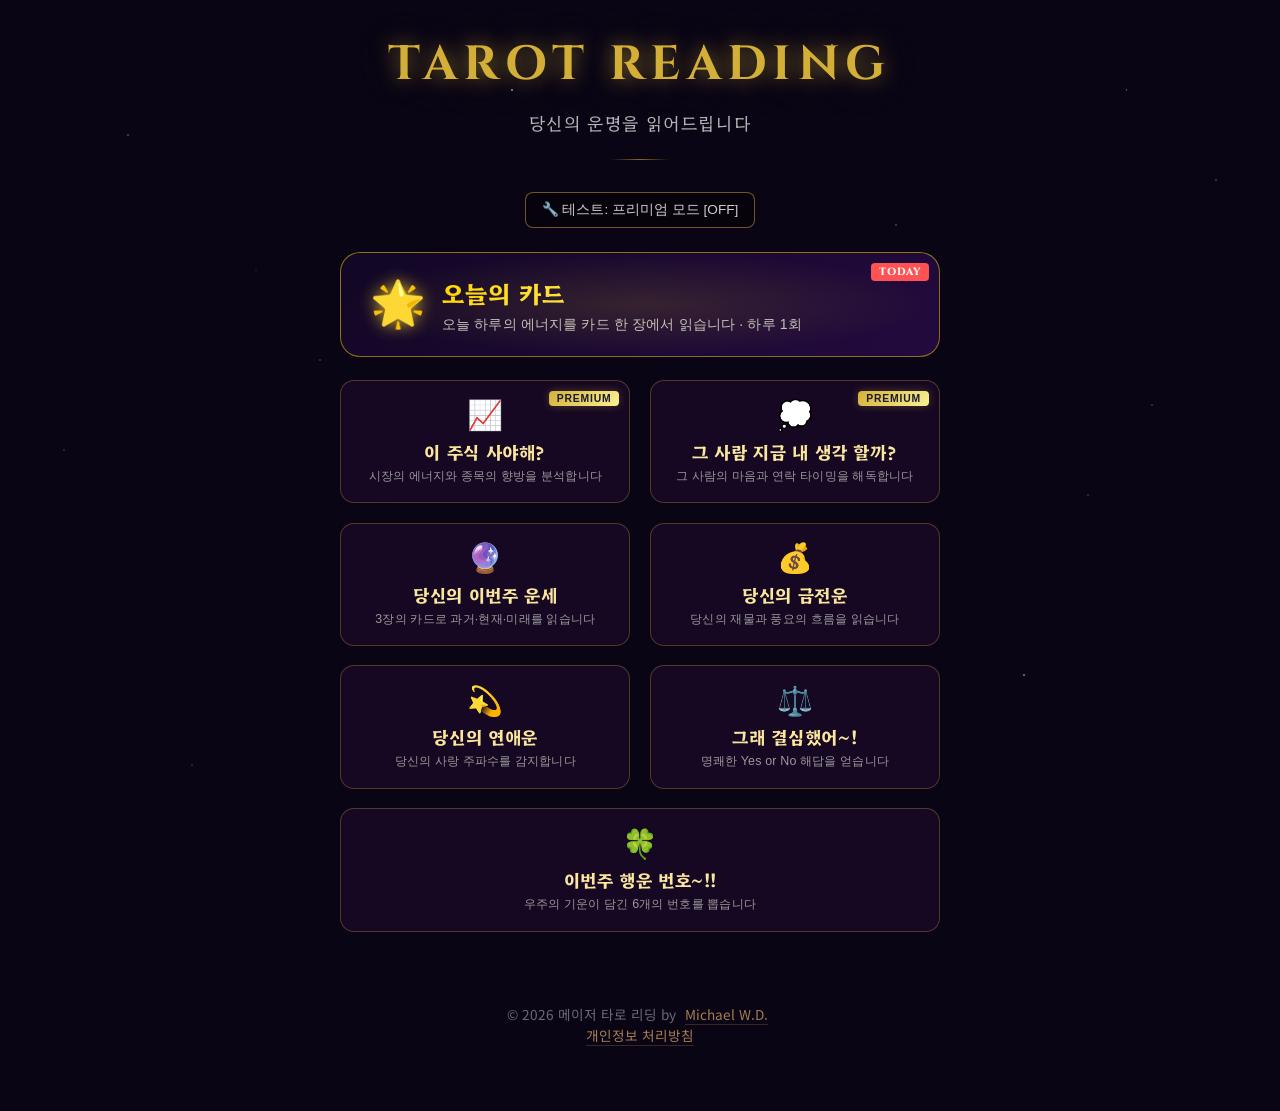
==== index.html @ 3dd06a96 "Update index.html" ====
<!DOCTYPE html>
<html lang="ko">

<head>
    <meta charset="UTF-8">
    <meta name="viewport" content="width=device-width, initial-scale=1.0">
    <title>메이저 타로 리딩</title>
    <meta name="description" content="22장의 메이저 아르카나로 당신의 이번주 운세와 연애운을 확인하세요.">
    <!-- 폰트 로드: Cinzel(영문/숫자, 신비로운 느낌), Noto Sans KR(한글 본문) -->
    <link rel="preconnect" href="https://fonts.googleapis.com">
    <link rel="preconnect" href="https://fonts.gstatic.com" crossorigin>
    <link
        href="https://fonts.googleapis.com/css2?family=Cinzel:wght@400;700&family=Hahmlet:wght@400;700&family=Noto+Sans+KR:wght@300;400;700&display=optional"
        rel="stylesheet">
    <link rel="stylesheet" href="css/style.css">

    <!-- PWA Settings -->
    <link rel="manifest" href="manifest.json">
    <meta name="theme-color" content="#0d0f1b">
    <link rel="apple-touch-icon" href="images/app-icon-192.png">
    <meta name="apple-mobile-web-app-capable" content="yes">
    <meta name="apple-mobile-web-app-status-bar-style" content="black-translucent">
</head>

<body>
    <!-- 배경을 위한 파티클/안개 효과 요소 -->
    <div class="stars"></div>
    <div class="twinkling"></div>
    <div class="premium-aura">
        <div class="aura-layer"></div>
        <div class="aura-layer"></div>
    </div>

    <!-- ========== 모드 선택 화면 ========== -->
    <div id="mode-select-screen" class="mode-select-screen">
        <div class="mode-select-content">
            <h1 class="mode-title">TAROT READING</h1>
            <p class="mode-subtitle">당신의 운명을 읽어드립니다</p>
            <div class="mode-divider"></div>

            <!-- 개발용 임시: 프리미엄 강제 전환 버튼 -->
            <div class="test-toggle-container">
                <button id="test-premium-toggle" class="test-premium-btn" onclick="toggleTestPremium()">
                    🔧 테스트: 프리미엄 모드 [OFF]
                </button>
            </div>


    <!-- 프리미엄 결제 안내 팝업 -->

            <!-- 오늘의 카드 특별 버튼 -->
            <button id="btn-mode-daily" class="mode-btn daily-btn-special" data-mode="daily">
                <span class="daily-btn-glow"></span>
                <span class="mode-btn-icon daily-icon">🌟</span>
                <div class="daily-btn-text">
                    <span class="mode-btn-title daily-title">오늘의 카드</span>
                    <span class="mode-btn-desc daily-desc">오늘 하루의 에너지를 카드 한 장에서 읽습니다 · 하루 1회</span>
                </div>
                <span class="daily-badge">TODAY</span>
            </button>

            <div class="mode-buttons">
                <!-- 프리미엄 메뉴 상단 배치 -->
                <button id="btn-mode-stock" class="mode-btn premium-only-btn">
                    <span class="mode-btn-icon">📈</span>
                    <span class="mode-btn-title">이 주식 사야해?</span>
                    <span class="mode-btn-desc">시장의 에너지와 종목의 향방을 분석합니다</span>
                    <span class="premium-badge">PREMIUM</span>
                </button>
                <button id="btn-mode-thinking" class="mode-btn premium-only-btn">
                    <span class="mode-btn-icon">💭</span>
                    <span class="mode-btn-title">그 사람 지금 내 생각 할까?</span>
                    <span class="mode-btn-desc">그 사람의 마음과 연락 타이밍을 해독합니다</span>
                    <span class="premium-badge">PREMIUM</span>
                </button>

                <!-- 일반 메뉴 -->
                <button id="btn-mode-weekly" class="mode-btn" data-mode="weekly">
                    <span class="mode-btn-icon">🔮</span>
                    <span class="mode-btn-title">당신의 이번주 운세</span>
                    <span class="mode-btn-desc">3장의 카드로 과거·현재·미래를 읽습니다</span>
                </button>
                <button id="btn-mode-money" class="mode-btn" data-mode="money">
                    <span class="mode-btn-icon">💰</span>
                    <span class="mode-btn-title">당신의 금전운</span>
                    <span class="mode-btn-desc">당신의 재물과 풍요의 흐름을 읽습니다</span>
                </button>
                <button id="btn-mode-love" class="mode-btn" data-mode="love">
                    <span class="mode-btn-icon">💫</span>
                    <span class="mode-btn-title">당신의 연애운</span>
                    <span class="mode-btn-desc">당신의 사랑 주파수를 감지합니다</span>
                </button>
                <button id="btn-mode-yesno" class="mode-btn" data-mode="yesno">
                    <span class="mode-btn-icon">⚖️</span>
                    <span class="mode-btn-title">그래 결심했어~!</span>
                    <span class="mode-btn-desc">명쾌한 Yes or No 해답을 얻습니다</span>
                </button>

                <!-- 행운 번호 (마지막) -->
                <button id="btn-mode-lotto" class="mode-btn" data-mode="lotto">
                    <span class="mode-btn-icon">🍀</span>
                    <span class="mode-btn-title">이번주 행운 번호~!!</span>
                    <span class="mode-btn-desc">우주의 기운이 담긴 6개의 번호를 뽑습니다</span>
                </button>
            </div>
        </div>
    </div>

    <!-- ========== 카드 선택 화면 (모드 선택 후 표시) ========== -->
    <div id="reading-screen" class="reading-screen hidden">
        <header class="app-header">
            <h1 id="header-title">당신의 이번주 운세</h1>
            <p id="header-desc">당신의 운명을 이끌어줄 3장의 카드를 선택하세요.</p>
            <div class="status-bar">
                <span>선택한 카드: <span id="select-count">0</span> / <span id="max-count">3</span></span>
                <button id="btn-back-to-mode" class="btn-back-mode">처음으로</button>
            </div>
        </header>

        <main class="app-main">
            <!-- 일반 카드 컨테이너 -->
            <div id="card-container" class="card-container"></div>
            <!-- 오늘의 카드 전용 스프레드 컨테이너 (2줄 부채꼴 겹침) -->
            <div id="daily-spread-container" class="daily-spread-container hidden"></div>
        </main>
    </div>

    <!-- ========== 이번주 운세 결과 모달 ========== -->
    <div id="result-modal" class="modal-overlay">
        <div class="modal-content glass-panel">
            <h2 class="modal-title">당신의 이번주 운세</h2>

            <div class="reading-container">
                <!-- 카드 3장 가로 정렬 -->
                <div class="cards-display">
                    <div class="reading-slot-mini">
                        <div class="slot-title-mini">과거 <span>(원인)</span></div>
                        <div id="res-card-past" class="res-card-wrapper"></div>
                    </div>
                    <div class="reading-slot-mini">
                        <div class="slot-title-mini">현재 <span>(상황)</span></div>
                        <div id="res-card-present" class="res-card-wrapper"></div>
                    </div>
                    <div class="reading-slot-mini">
                        <div class="slot-title-mini">미래 <span>(조언)</span></div>
                        <div id="res-card-future" class="res-card-wrapper"></div>
                    </div>
                </div>

                <!-- 하나로 묶여진 해석 텍스트 -->
                <div class="combined-desc-box">
                    <div id="res-desc-combined" class="res-desc combined-desc"></div>
                </div>

                <!-- 주식 타로 전용 상세 리딩 구역 (Stock Mode 전용) -->
                <div id="stock-result-view" class="stock-result-area hidden">
                    <div class="stock-disclaimer">
                        ⚠️ 본 타로 리딩은 투자 조언이 아닙니다. 결과는 심리적 참고 도구이며, 모든 투자 결정과 책임은 본인에게 있습니다.
                    </div>

                    <!-- 최종 결론 섹션 (최종 액션에 따른 카드/이미지 노출) -->
                    <div id="stock-final-verdict" class="stock-final-verdict hidden">
                        <div class="verdict-image-wrapper">
                            <img id="img-stock-verdict" src="" alt="Stock Action Verdict">
                        </div>
                        <div class="verdict-content">
                            <div id="stock-verdict-main" class="stock-verdict-main">BUY</div>
                            <div id="stock-verdict-sub" class="stock-verdict-sub">"지금이 황금의 문이 열리는 시간입니다"</div>
                        </div>
                    </div>

                    <!-- 1. 시장 에너지 (Card 1) -->
                    <div class="stock-pos-item">
                        <div class="stock-pos-header">
                            <span class="stock-pos-label">시장 에너지 (Market)</span>
                            <span id="stock-pos1-badge" class="stock-badge">강세</span>
                        </div>
                        <div id="stock-pos1-desc" class="stock-pos-text">시장 에너지에 대한 리딩이 표시됩니다.</div>
                    </div>

                    <!-- 2. 종목 에너지 (Card 2) -->
                    <div class="stock-pos-item">
                        <div class="stock-pos-header">
                            <span class="stock-pos-label">종목 에너지 (Stock)</span>
                            <span id="stock-pos2-temp-label" class="stock-temp-label">85°C</span>
                        </div>
                        <div class="thermometer-container">
                            <div id="stock-pos2-thermometer" class="thermometer-bar"></div>
                        </div>
                        <div id="stock-pos2-desc" class="stock-pos-text">종목의 고유 에너지에 대한 리딩이 표시됩니다.</div>
                    </div>

                    <!-- 3. 투자자 심리 및 행동 (Card 3) -->
                    <div class="stock-pos-item">
                        <div class="stock-pos-header">
                            <span class="stock-pos-label">투자자 심리 (Psychology)</span>
                            <span id="stock-pos3-action" class="stock-action-badge">BUY</span>
                        </div>
                        <div class="gauge-container">
                            <div id="stock-pos3-gauge" class="gauge-bar"></div>
                        </div>
                        <div id="stock-pos3-desc" class="stock-pos-text">당신의 투자 심리와 이번 주 행동 방향에 대한 리딩이 표시됩니다.</div>
                    </div>
                </div>
            </div>

            <!-- 일반 유저용 프리미엄 업그레이드 배너 -->
            <div class="premium-upgrade-banner" id="banner-weekly">
                <div class="premium-lock-icon">✨</div>
                <div class="premium-lock-title">프리미엄 해석을 원하시나요?</div>
                <div class="premium-lock-desc">업그레이드하고 더 깊고 구체적인 맞춤형 타로 해석을 만나보세요.</div>
                <button class="btn-premium-unlock" onclick="showPremiumInfo()">프리미엄 알아보기 →</button>
            </div>

            <button id="btn-restart" class="btn-primary">처음으로</button>
            <p class="restart-caution"><br><br>타로는 현재 당신의 에너지를 비추는 거울입니다.<br>같은 질문을 되풀이하는 것은 <br>카드의 에너지를 흐트러뜨릴 수 있으니<br>지금의 결과에 집중해 보세요.</p>
        </div>
    </div>

    <!-- ========== Yes or No 집중 의식 모달 ========== -->
    <div id="yesno-ritual-modal" class="modal-overlay" style="z-index: 150;">
        <div class="thinking-panel glass-panel">
            <h2 class="modal-title">해답을 원하는 것에<br>집중해 보세요~!</h2>
            <div class="countdown-container">
                <svg class="countdown-svg"><circle class="countdown-circle" id="yesno-circle" cx="60" cy="60" r="54"></circle></svg>
                <div id="yesno-countdown-number">3</div>
            </div>
        </div>
    </div>

    <!-- ========== Yes or No 결과 모달 ========== -->
    <div id="yesno-result-modal" class="modal-overlay">
        <div class="modal-content glass-panel">
            <h2 class="modal-title yesno-modal-title">그래 결심했어~!</h2>

            <div class="yesno-reading-container">
                <!-- 결과 배지 (Yes/No) -->
                <div id="yesno-rating-badge" class="yesno-rating-badge"></div>

                <!-- 카드 1장 -->
                <div class="yesno-card-display">
                    <div id="yesno-res-card" class="res-card-wrapper yesno-card-large"></div>
                </div>

                <!-- 해석 -->
                <div class="yesno-desc-box">
                    <div id="yesno-card-name" class="yesno-card-name"></div>
                    <div id="yesno-meaning" class="yesno-meaning"></div>
                    <div class="yesno-advice-box">
                        <div class="yesno-advice-label">🌌 우주의 단호한 조언</div>
                        <div id="yesno-advice" class="yesno-advice"></div>
                    </div>
                </div>

                <!-- 결론 메시지 -->
                <p id="yesno-conclusion" class="yesno-conclusion-text"></p>

                <!-- 프리미엄 심층 조언 (프리미엄 유저용) -->
                <div id="yesno-premium-content" style="display:none;"></div>
            </div>

            <!-- 일반 유저용 프리미엄 업그레이드 배너 -->
            <div class="premium-upgrade-banner" id="banner-yesno">
                <div class="premium-lock-icon">✨</div>
                <div class="premium-lock-title">프리미엄 해석을 원하시나요?</div>
                <div class="premium-lock-desc">업그레이드하고 우주가 전하는 더 깊은 Yes/No 심층 조언을 만나보세요.</div>
                <button class="btn-premium-unlock" onclick="showPremiumInfo()">프리미엄 알아보기 →</button>
            </div>

            <button id="btn-yesno-restart" class="btn-primary">처음으로</button>
            <p class="restart-caution"><br><br>타로는 현재 당신의 에너지를 비추는 거울입니다.<br>같은 질문을 되풀이하는 것은 <br>카드의 에너지를 흐트러뜨릴 수 있으니<br>지금의 결과에 집중해 보세요.</p>
        </div>
    </div>


    <!-- ========== 연애운 결과 모달 ========== -->
    <div id="love-result-modal" class="modal-overlay">
        <div class="modal-content glass-panel">
            <h2 class="modal-title love-modal-title">당신의 연애운</h2>

            <div class="love-reading-container">
                <!-- 등급 배지 -->
                <div id="love-rating-badge" class="love-rating-badge"></div>

                <!-- 카드 1장 -->
                <div class="love-card-display">
                    <div id="love-res-card" class="res-card-wrapper love-card-large"></div>
                </div>

                <!-- 연애 해석 -->
                <div class="love-desc-box">
                    <div id="love-card-name" class="love-card-name"></div>
                    <div id="love-meaning" class="love-meaning"></div>
                    <div class="love-advice-box">
                        <div class="love-advice-label">💌 우주의 조언</div>
                        <div id="love-advice" class="love-advice"></div>
                    </div>
                    <div class="love-period-notice">🕰 이 연애운은 약 2~3개월의 흐름에 적용됩니다</div>
                </div>

                <!-- 결론 메시지 -->
                <p id="love-conclusion" class="love-conclusion-text"></p>
            </div>

            <!-- 일반 유저용 프리미엄 업그레이드 배너 -->
            <div class="premium-upgrade-banner" id="banner-love">
                <div class="premium-lock-icon">✨</div>
                <div class="premium-lock-title">프리미엄 해석을 원하시나요?</div>
                <div class="premium-lock-desc">업그레이드하고 더 깊고 구체적인 맞춤형 연애운 해석을 만나보세요.</div>
                <button class="btn-premium-unlock" onclick="showPremiumInfo()">프리미엄 알아보기 →</button>
            </div>

            <button id="btn-love-restart" class="btn-primary">처음으로</button>
            <p class="restart-caution"><br><br>타로는 현재 당신의 에너지를 비추는 거울입니다.<br>같은 질문을 되풀이하는 것은 <br>카드의 에너지를 흐트러뜨릴 수 있으니<br>지금의 결과에 집중해 보세요.</p>
        </div>
    </div>

    <!-- ========== 금전운 결과 모달 ========== -->
    <div id="money-result-modal" class="modal-overlay">
        <div class="modal-content glass-panel">
            <h2 class="modal-title money-modal-title">당신의 금전운</h2>

            <div class="money-reading-container">
                <!-- 등급 배지 -->
                <div id="money-rating-badge" class="money-rating-badge"></div>

                <!-- 카드 1장 -->
                <div class="money-card-display">
                    <div id="money-res-card" class="res-card-wrapper money-card-large"></div>
                </div>

                <!-- 금전 해석 -->
                <div class="money-desc-box">
                    <div id="money-card-name" class="money-card-name"></div>
                    <div id="money-meaning" class="money-meaning"></div>
                    <div class="money-advice-box">
                        <div class="money-advice-label">💰 우주의 재물 조언</div>
                        <div id="money-advice" class="money-advice"></div>
                    </div>
                </div>

                <!-- 결론 메시지 -->
                <p id="money-conclusion" class="money-conclusion-text"></p>
            </div>

            <!-- 일반 유저용 프리미엄 업그레이드 배너 -->
            <div class="premium-upgrade-banner" id="banner-money">
                <div class="premium-lock-icon">✨</div>
                <div class="premium-lock-title">프리미엄 해석을 원하시나요?</div>
                <div class="premium-lock-desc">업그레이드하고 내 재물운에 대한 더 깊고 구체적인 해석을 만나보세요.</div>
                <button class="btn-premium-unlock" onclick="showPremiumInfo()">프리미엄 알아보기 →</button>
            </div>

            <button id="btn-money-restart" class="btn-primary">처음으로</button>
            <p class="restart-caution"><br><br>타로는 현재 당신의 에너지를 비추는 거울입니다.<br>같은 질문을 되풀이하는 것은 <br>카드의 에너지를 흐트러뜨릴 수 있으니<br>지금의 결과에 집중해 보세요.</p>
        </div>
    </div>
    <!-- ========== 로또 추첨 모달 ========== -->
    <div id="lotto-result-modal" class="modal-overlay">
        <div class="modal-content glass-panel lotto-panel">
            <h2 class="modal-title lotto-modal-title">이번주 행운 번호~!!</h2>
            
            <div class="lotto-container">
                <!-- 원통 머신 영역 -->
                <div class="lotto-machine">
                    <div class="lotto-cylinder">
                        <div class="lotto-balls-spinner" id="lotto-balls-spinner">
                            <!-- JS를 통해 회전하는 공 이미지가 들어갑니다 -->
                        </div>
                        <div class="lotto-glass-reflection"></div>
                    </div>
                    <div class="lotto-dispenser"></div>
                </div>

                <!-- 추출된 결과 공이 나오는 곳 -->
                <div class="lotto-draw-results" id="lotto-draw-results">
                    <!-- JS에서 삽입 (최대 6개) -->
                </div>

                <!-- 결론 메시지 -->
                <p class="lotto-conclusion-text" id="lotto-conclusion-text" style="opacity: 0;">
                    당신의 주파수와 공명하는 숫자들이 모두 모였습니다.<br>이 번호들이 이번주 작지만 선명한 행운을 가져다주길 바랍니다. ✨
                </p>
                
                <div class="lotto-action-buttons">
                    <button id="btn-lotto-start" class="btn-primary lotto-start-btn">추첨 시작</button>
                    <button id="btn-lotto-home" class="btn-primary lotto-home-btn">처음으로</button>
                </div>
            </div>

            <button id="btn-lotto-restart" class="btn-primary hidden">처음으로</button>
        </div>
    </div>

    <!-- ========== 오늘의 카드 결과 모달 ========== -->
    <div id="daily-result-modal" class="modal-overlay">
        <div class="modal-content glass-panel">
            <h2 class="modal-title daily-modal-title">🌟 오늘의 카드</h2>

            <div class="daily-reading-container">
                <!-- 등급 배지 -->
                <div id="daily-rating-badge" class="daily-rating-badge"></div>

                <!-- 카드 1장 -->
                <div class="daily-card-display">
                    <div id="daily-res-card" class="res-card-wrapper daily-card-large"></div>
                </div>

                <!-- 오늘의 해석 -->
                <div class="daily-desc-box">
                    <div id="daily-card-name" class="daily-card-name"></div>
                    <div id="daily-message" class="daily-message"></div>
                    <div class="daily-advice-box">
                        <div class="daily-advice-label">✨ 오늘의 우주 조언</div>
                        <div id="daily-advice" class="daily-advice"></div>
                    </div>
                </div>

                <!-- 결론 -->
                <p id="daily-conclusion" class="daily-conclusion-text"></p>
            </div>

            <!-- 일반 유저용 프리미엄 업그레이드 배너 -->
            <div class="premium-upgrade-banner" id="banner-daily">
                <div class="premium-lock-icon">✨</div>
                <div class="premium-lock-title">프리미엄 해석을 원하시나요?</div>
                <div class="premium-lock-desc">업그레이드하고 하루를 이끌어줄 더 자세한 맞춤형 에너지 분석을 만나보세요.</div>
                <button class="btn-premium-unlock" onclick="showPremiumInfo()">프리미엄 알아보기 →</button>
            </div>

            <button id="btn-daily-restart" class="btn-primary">처음으로</button>
            <p class="restart-caution"><br>오늘의 카드는 하루 한 번만 뽑을 수 있습니다.<br>오늘의 에너지에 집중해 보세요.</p>
        </div>
    </div>

    <!-- ========== "그 사람 지금 내 생각 할까?" 프리미엄 진입 모달 ========== -->
    <div id="thinking-modal" class="modal-overlay" style="z-index: 150;">
        <div class="thinking-panel glass-panel">
            <!-- STEP 1: 관계 유형 선택 -->
            <div id="thinking-step-1" class="thinking-step active">
                <h2 class="modal-title">그 사람과의 관계는 어떤가요?</h2>
                <div class="relation-grid">
                    <button class="relation-btn" onclick="selectRelationship('love')">💘 짝사랑<br><small>먼저 다가가도 될까?</small></button>
                    <button class="relation-btn" onclick="selectRelationship('some')">💫 썸 중<br><small>연락 올 확률은?</small></button>
                    <button class="relation-btn" onclick="selectRelationship('couple')">💑 연인<br><small>지금 우리 사이 온도</small></button>
                    <button class="relation-btn" onclick="selectRelationship('ex')">💔 전 연인<br><small>다시 시작될까?</small></button>
                    <button class="relation-btn" onclick="selectRelationship('friend')">👥 특별한 친구<br><small>그 이상의 감정이 있을까?</small></button>
                </div>
                <button class="btn-back-mode" style="margin-top:20px; width:100%;" onclick="document.getElementById('thinking-modal').classList.remove('active')">취소</button>
            </div>

            <!-- STEP 2: 집중 의식 -->
            <div id="thinking-step-2" class="thinking-step">
                <h2 class="modal-title">그 사람을 떠올려보세요</h2>
                <div class="countdown-container">
                    <svg class="countdown-svg"><circle class="countdown-circle" id="thinking-circle" cx="60" cy="60" r="54"></circle></svg>
                    <div id="countdown-number">3</div>
                </div>
            </div>
        </div>
    </div>

    <!-- ========== 주식 타로 집중 의식 모달 ========== -->
    <div id="stock-ritual-modal" class="modal-overlay" style="z-index: 150;">
        <div class="thinking-panel glass-panel">
            <h2 class="modal-title">어떤 종목인가요?</h2>
            <div class="countdown-container">
                <svg class="countdown-svg"><circle class="countdown-circle" id="stock-circle" cx="60" cy="60" r="54"></circle></svg>
                <div id="stock-countdown-number">3</div>
            </div>
        </div>
    </div>

    <!-- ========== "그 사람 지금 내 생각 할까?" 프리미엄 결과 모달 ========== -->
    <div id="thinking-result-modal" class="modal-overlay">
        <div class="modal-content glass-panel" style="max-height: 90vh; overflow-y: auto;">
            <h2 id="thinking-modal-main-title" class="modal-title">카드를 하나씩 선택하세요</h2>

            <!-- 1. 하나씩 까보기 영역 -->
            <div id="thinking-reveal-area">
                <div class="thinking-card-grid">
                    <div class="thinking-card-wrapper" data-pos="1" onclick="revealThinkingCard(1)">
                        <div class="thinking-card" id="tc-1"><div class="thinking-card-front"></div><div class="thinking-card-back"></div></div>
                        <div class="tc-label">그 사람의 현재</div>
                    </div>
                    <div class="thinking-card-wrapper" data-pos="2" onclick="revealThinkingCard(2)">
                        <div class="thinking-card" id="tc-2"><div class="thinking-card-front"></div><div class="thinking-card-back"></div></div>
                        <div class="tc-label">나를 향한 마음</div>
                    </div>
                    <div class="thinking-card-wrapper" data-pos="3" onclick="revealThinkingCard(3)">
                        <div class="thinking-card" id="tc-3"><div class="thinking-card-front"></div><div class="thinking-card-back"></div></div>
                        <div class="tc-label">둘 사이의 온도</div>
                    </div>
                    <div class="thinking-card-wrapper" data-pos="4" onclick="revealThinkingCard(4)">
                        <div class="thinking-card" id="tc-4"><div class="thinking-card-front"></div><div class="thinking-card-back"></div></div>
                        <div class="tc-label">7일 내 신호</div>
                    </div>
                </div>
                <!-- 슬롯별 텍스트 박스 -->
                <div id="thinking-reading-box" class="reading-box" style="display:none; margin-top:20px;"></div>
                <button id="btn-thinking-next" class="btn-primary" style="opacity:0; pointer-events:none; margin-top:15px;" onclick="showThinkingSummary()">종합 분석 보기</button>
            </div>

            <!-- 2. 종합 분석 화면 영역 -->
            <div id="thinking-summary-area" class="thinking-step step-summary" style="display:none; margin-top: 20px;">
                <h2 class="modal-title" style="font-size: 1.2rem; margin-top: 10px;">심층 분석</h2>
                <div class="viz-container">
                    <div class="viz-title">온도계: 나를 향한 마음</div>
                    <div class="temperature-gauge">
                        <div class="temp-bar"><div id="temp-marker" class="temp-marker"></div></div>
                        <div class="temp-labels"><span>차가움</span><span>뜨거움</span></div>
                        <div id="temp-text" class="viz-desc"></div>
                    </div>
                </div>
                <div class="viz-container">
                    <div class="viz-title">연락 에너지 게이지</div>
                    <div class="energy-gauge">
                        <div class="energy-bar"><div id="energy-fill" class="energy-fill"></div></div>
                        <div class="energy-text"><span id="energy-value">0</span>%</div>
                        <div id="energy-desc" class="viz-desc"></div>
                    </div>
                </div>
                <div class="viz-container">
                    <div class="viz-title">7일 내 변화 신호</div>
                    <div class="timeline-bar">
                        <div class="day" id="day-0">월</div><div class="day" id="day-1">화</div><div class="day" id="day-2">수</div><div class="day" id="day-3">목</div><div class="day" id="day-4">금</div><div class="day" id="day-5">토</div><div class="day" id="day-6">일</div>
                    </div>
                    <div id="timeline-text" class="viz-desc"></div>
                </div>
                <div class="viz-container">
                    <div class="viz-title">우주가 당신에게 보내는 신호</div>
                    <div class="action-buttons">
                        <div id="action-wait" class="action-btn">기다리세요</div>
                        <div id="action-contact" class="action-btn">먼저 연락하세요</div>
                        <div id="action-focus" class="action-btn">자신에게 집중하세요</div>
                    </div>
                </div>

                <!-- 4단계 해석 종합 요약 영역 추가 -->
                <div id="thinking-summary-recap" class="viz-container" style="display:none;">
                    <div class="viz-title">집중 분석 리포트</div>
                    <div id="recap-content-list" class="recap-list"></div>
                </div>
                <p class="thinking-bottom-desc">에너지는 매일 바뀝니다. 내일 다시 읽어보세요.</p>
                
                <div style="display:flex; gap:10px; margin-top:20px; width:100%;">
                    <button class="btn-primary" style="flex:1;" onclick="shareThinkingResult()">공유하기</button>
                    <button id="btn-thinking-restart" class="btn-back-mode" style="flex:1;">처음으로</button>
                </div>
            </div>
        </div>
    </div>

    <!-- ========== 광고 팝업 (3회마다 표시) ========== -->
    <div id="ad-overlay" class="modal-overlay" style="z-index:200;">
        <div class="ad-panel glass-panel">
            <div class="ad-label">광고</div>
            <!-- 실제 AdSense/AdMob 광고 코드가 여기 들어갑니다 -->
            <div class="ad-placeholder">
                <div class="ad-placeholder-icon">📱</div>
                <div class="ad-placeholder-text">광고 영역</div>
            </div>
            <button id="btn-ad-close" class="btn-primary" style="margin-top:1rem;">계속하기</button>
        </div>
    </div>

    <!-- ========== 프리미엄 안내 팝업 (준비 중) ========== -->
    <div id="premium-info-overlay" class="modal-overlay" style="z-index:200;">
        <div class="premium-info-panel glass-panel">
            <h2 class="modal-title" style="font-size:1.5rem;">💎 프리미엄 해석</h2>
            <div class="premium-coming-soon-badge">🚧 준비 중</div>
            <p style="color:#ccc; margin-bottom:1.5rem; font-size:0.95rem; line-height:1.8;">
                타로 카드의 더 깊고 구체적인 의미를<br>상세하게 풀어드리는 프리미엄 기능입니다.<br><br>
                <span style="color:rgba(212,175,55,0.9); font-size:0.92rem; font-weight:bold;">월 1,500원, 커피 한 잔도 안 되는 가격으로<br>매일 깊이 있는 우주의 조언을 만나보세요.</span>
            </p>
            <div class="premium-features">
                <div class="premium-feature-item">✨ 프리미엄 메뉴 리딩 활성화</div>
                <div class="premium-feature-item">✨ 모든 메뉴들의 심층 해석 제공</div>
                <div class="premium-feature-item">✨ 광고 없는 쾌적한 사용 환경</div>
            </div>
            <p style="color:rgba(212,175,55,0.9); font-size:1.1rem; font-weight:bold; margin:1.2rem 0 0.5rem;">₩1,500 / 월</p>
            <p style="color:#888; font-size:0.8rem; margin-bottom:1.5rem;">* 정기 구독 시 모든 프리미엄 혜택을 즉시 이용 가능합니다</p>
            <button class="btn-back-mode" style="width:100%; padding:0.8rem;" onclick="closePremiumInfo()">확인했습니다</button>
        </div>
    </div>

    <!-- 스크립트 로드 -->
    <script src="js/data/tarot_standard.js" defer></script>
    <script src="js/data/tarot_daily.js" defer></script>
    <script src="js/data/tarot_premium.js" defer></script>
    <script src="js/data/tarot_thinking.js" defer></script>
    <script src="js/data/tarot_stock.js" defer></script>
    <script src="js/main.js" defer></script>

    <!-- PWA Service Worker Registration -->
    <script>
        if ('serviceWorker' in navigator) {
            window.addEventListener('load', () => {
                navigator.serviceWorker.register('./sw.js')
                    .then(registration => {
                        console.log('[ServiceWorker] registration successful with scope: ', registration.scope);
                    })
                    .catch(err => {
                        console.log('[ServiceWorker] registration failed: ', err);
                    });
            });
        }
    </script>
    <!-- Footer for Privacy Policy -->
    <footer class="app-footer-info">
        &copy; 2026 메이저 타로 리딩 by <a href="about.html" class="footer-link-author">Michael W.D.</a>
        <br>
        <a href="privacy-policy.html" class="footer-link-privacy">개인정보 처리방침</a>
    </footer>
</body>


</html>
---- css/style.css ----
/* 기본 설정 */
:root {
    --bg-dark: #0a0514;
    --gold: #d4af37;
    --gold-light: #fbe69e;
    --text-main: #e2e2e2;
    --text-light: #ffffff;
    --purple-deep: #1e0b2e;
    --purple-glow: rgba(147, 51, 234, 0.4);
    
    /* 연애운 등급별 색상 */
    --love-1: #00e676; /* 아주 좋다 */
    --love-2: #42a5f5; /* 좋다 */
    --love-3: #fdd835; /* 보통 */
    --love-4: #ff9800; /* 나쁘다 */
    --love-5: #ef5350; /* 아주 나쁘다 */

    /* 금전운 등급별 색상 (골드/앰버 테마) */
    --money-1: #ffea00; /* 아주 좋다 */
    --money-2: #ffd600; /* 좋다 */
    --money-3: #ffc400; /* 보통 */
    --money-4: #ffab00; /* 주의 */
    --money-5: #ff9100; /* 위험 */

    font-family: 'Noto Sans KR', sans-serif;
}

/* 프리미엄 모드 (아이보리/화이트 테마) 전역 변수 */
body.premium-mode {
    --bg-dark: #fbf9f4; /* 아이보리 베이스 */
    --gold: #c5a028;    /* 조금 더 진한 골드 포인트 */
    --gold-light: #8b6b10; /* 다크 골드 (텍스트용) */
    --text-main: #3d3b38;  /* 다크 그레이 텍스트 */
    --purple-deep: #ffffff; /* 순백색 */
    --purple-glow: rgba(197, 160, 40, 0.15);
}

* {
    box-sizing: border-box;
    margin: 0;
    padding: 0;
}

body {
    background-color: var(--bg-dark);
    color: var(--text-main);
    min-height: 100vh;
    overflow-x: hidden;
    overscroll-behavior-y: none; /* 안드로이드 당겨서 새로고침 방지 및 화면 깜빡임/떨림 개선 */
    -webkit-tap-highlight-color: transparent; /* 모바일 터치 시 파란색 테두리 깜빡임 제거 */
    position: relative;
    display: flex;
    flex-direction: column;
}

/* 텍스트 폰트 지정 */
h1, h2, .cinzel { font-family: 'Cinzel', serif; }
h3, .hahmlet { font-family: 'Hahmlet', serif; }

/* 신비로운 우주/별 배경 애니메이션 */
.stars, .twinkling {
    position: fixed;
    top: 0; left: 0; right: 0; bottom: 0;
    width: 100%; height: 100%;
    display: block;
    z-index: -2;
}
.stars {
    background: #000 url('https://www.transparenttextures.com/patterns/stardust.png') repeat top center;
    z-index: -2;
    transform: translateZ(0); /* GPU 가속 활성화로 깜빡임 방지 */
}
.twinkling {
    background: transparent url('https://www.transparenttextures.com/patterns/twinkle-twinkle.png') repeat top center;
    z-index: -1;
    animation: move-twink-back 200s linear infinite;
    opacity: 0.3;
    will-change: background-position; /* 렌더링 성능 최적화 */
    transform: translateZ(0); /* GPU 가속 강제 활성화 방지 깜빡임 개선 */
}

@keyframes move-twink-back {
    from {background-position: 0 0;}
    to {background-position: -10000px 5000px;}
}

/* 프리미엄 은은한 빛의 오라 효과 */
.premium-aura {
    display: none;
    position: fixed;
    top: 0; left: 0; right: 0; bottom: 0;
    width: 100%; height: 100%;
    z-index: -2;
    background: radial-gradient(circle at 50% 50%, #fffefb 0%, #f7f3e9 100%);
    overflow: hidden;
    opacity: 0;
    transition: opacity 1.5s ease;
}

body.premium-mode .premium-aura {
    display: block;
    opacity: 1;
}

body.premium-mode .stars,
body.premium-mode .twinkling {
    display: none;
}

.aura-layer {
    position: absolute;
    width: 150%;
    height: 150%;
    top: -25%;
    left: -25%;
    background: radial-gradient(circle at 50% 50%, rgba(212,175,55,0.08) 0%, transparent 60%);
    animation: aura-glow 15s ease-in-out infinite alternate;
    pointer-events: none;
}

.aura-layer:nth-child(2) {
    background: radial-gradient(circle at 30% 70%, rgba(197,160,40,0.05) 0%, transparent 50%);
    animation: aura-glow 20s ease-in-out infinite alternate-reverse;
}

@keyframes aura-glow {
    0% { transform: translate(0, 0) scale(1) rotate(0deg); opacity: 0.5; }
    50% { transform: translate(5%, 5%) scale(1.1) rotate(5deg); opacity: 0.8; }
    100% { transform: translate(-2%, 8%) scale(1.05) rotate(-3deg); opacity: 0.6; }
}

/* =============================================
   모드 선택 화면
   ============================================= */
.mode-select-screen {
    display: flex;
    justify-content: center;
    align-items: center;
    min-height: 100vh;
    padding: 2rem 1rem;
    position: relative;
    z-index: 1;
}

.mode-select-screen.hidden {
    display: none;
}

.mode-select-content {
    text-align: center;
    max-width: 600px;
    width: 100%;
    animation: fadeInUp 1s ease;
}

@keyframes fadeInUp {
    from { opacity: 0; transform: translateY(30px); }
    to { opacity: 1; transform: translateY(0); }
}

.mode-title {
    font-family: 'Cinzel', serif;
    color: var(--gold);
    font-size: 3rem;
    letter-spacing: 0.4rem;
    text-shadow: 0 0 20px rgba(212, 175, 55, 0.6), 0 0 60px rgba(212, 175, 55, 0.2);
    margin-bottom: 0.8rem;
}

.mode-subtitle {
    font-family: 'Hahmlet', serif;
    color: #b3b3b3;
    font-size: 1.1rem;
    letter-spacing: 0.1rem;
    margin-bottom: 1.5rem;
}

.test-toggle-container {
    text-align: center;
    margin-bottom: 1.5rem;
}

.test-premium-btn {
    font-size: 0.85rem;
    padding: 0.5rem 1rem;
    border: 1px solid rgba(212, 175, 55, 0.4);
    background: rgba(0, 0, 0, 0.3);
    color: #bbb;
    border-radius: 8px;
    cursor: pointer;
    transition: all 0.3s ease;
}

.test-premium-btn:hover {
    background: rgba(212, 175, 55, 0.1);
    color: #fff;
    border-color: var(--gold);
}

body.premium-mode .test-premium-btn {
    background: rgba(255, 255, 255, 0.8);
    color: #888;
    border-color: rgba(197, 160, 40, 0.3);
}

body.premium-mode .test-premium-btn:hover {
    background: #fff;
    color: var(--gold-light);
    border-color: var(--gold);
}

.mode-divider {
    width: 60px;
    height: 1px;
    background: linear-gradient(to right, transparent, var(--gold), transparent);
    margin: 1.5rem auto 2rem;
    opacity: 0.6;
}


.mode-buttons {
    display: grid;
    grid-template-columns: repeat(2, 1fr);
    gap: 1.2rem;
    max-width: 600px;
    margin: 0 auto;
}


@media (max-width: 480px) {
    .mode-buttons {
        grid-template-columns: 1fr;
    }
}

/* 마지막 버튼이 혼자 남을 경우 중앙 배치 (PC/태블릿) */
@media (min-width: 481px) {
    .mode-buttons .mode-btn:last-child:nth-child(odd) {
        grid-column: 1 / span 2;
    }
}

.mode-btn {
    display: flex;
    flex-direction: column;
    align-items: center;
    gap: 0.25rem;
    padding: 1.1rem 1.2rem;
    background: rgba(30, 11, 46, 0.6);
    border: 1px solid rgba(212, 175, 55, 0.3);
    border-radius: 14px;
    cursor: pointer;
    transition: all 0.4s ease;
    backdrop-filter: blur(8px);
    position: relative;
    overflow: hidden;
}

.mode-btn::before {
    content: '';
    position: absolute;
    top: 0; left: -100%;
    width: 100%; height: 100%;
    background: linear-gradient(90deg, transparent, rgba(212, 175, 55, 0.08), transparent);
    transition: left 0.6s ease;
}

.mode-btn:hover::before {
    left: 100%;
}

.mode-btn:hover {
    border-color: var(--gold);
    transform: translateY(-3px);
    box-shadow: 0 8px 30px rgba(212, 175, 55, 0.2), 0 0 15px var(--purple-glow);
}

.mode-btn-icon {
    font-size: 1.8rem;
    margin-bottom: 0.15rem;
}

.mode-btn-title {
    font-family: 'Hahmlet', serif;
    color: var(--gold-light);
    font-size: 1.1rem;
    font-weight: 700;
    letter-spacing: 0.04rem;
}

.mode-btn-desc {
    color: #999;
    font-size: 0.78rem;
    letter-spacing: 0.01rem;
}

/* =============================================
   카드 선택 화면
   ============================================= */
.reading-screen {
    position: relative;
    z-index: 1;
    display: flex;
    flex-direction: column;
    min-height: 100vh;
}

.reading-screen.hidden {
    display: none;
}

/* 헤더 영역 */
.app-header {
    text-align: center;
    padding: 2rem 1rem 1rem;
}

.app-header h1 {
    color: var(--gold);
    font-size: 2.5rem;
    letter-spacing: 0.2rem;
    text-shadow: 0 0 15px rgba(212, 175, 55, 0.5);
    margin-bottom: 0.5rem;
}

.app-header p {
    font-size: 1rem;
    color: #b3b3b3;
    margin-bottom: 1rem;
}

.status-bar {
    display: inline-flex;
    align-items: center;
    gap: 1.5rem;
    padding: 0.5rem 1.5rem;
    background: rgba(255, 255, 255, 0.05);
    border: 1px solid rgba(212, 175, 55, 0.3);
    border-radius: 20px;
    font-weight: bold;
    color: var(--gold-light);
    box-shadow: 0 0 10px var(--purple-glow);
}

.btn-back-mode {
    background: transparent;
    color: #ffd700;
    border: 1px solid rgba(255, 215, 0, 0.5);
    padding: 0.3rem 0.8rem;
    border-radius: 15px;
    font-family: 'Hahmlet', serif;
    font-size: 0.85rem;
    cursor: pointer;
    transition: all 0.3s ease;
}

.btn-back-mode:hover {
    background: rgba(255, 215, 0, 0.2);
    transform: translateY(-2px);
    box-shadow: 0 3px 10px rgba(255, 215, 0, 0.3);
}

/* 카드 컨테이너 */
.app-main {
    flex: 1;
    display: flex;
    justify-content: center;
    align-items: center;
    padding: 1rem;
}

.card-container {
    display: grid;
    grid-template-columns: repeat(auto-fit, minmax(100px, 1fr));
    gap: 12px;
    max-width: 1400px;
    width: 100%;
}

@media (min-width: 768px) {
    .card-container {
        grid-template-columns: repeat(auto-fit, minmax(130px, 1fr));
        gap: 20px;
    }
}

/* 개별 카드 객체 (3D Flip 적용) */
.tarot-card {
    background-color: transparent;
    aspect-ratio: 1 / 1.6;
    perspective: 1000px;
    cursor: pointer;
    transition: transform 0.3s ease, filter 0.3s ease;
}

.tarot-card:hover {
    transform: translateY(-5px);
    filter: drop-shadow(0 5px 15px var(--gold));
}

.tarot-card.disabled {
    pointer-events: none;
    opacity: 0.5;
}

.card-inner {
    position: relative;
    width: 100%;
    height: 100%;
    text-align: center;
    transition: transform 0.8s cubic-bezier(0.175, 0.885, 0.32, 1.275);
    transform-style: preserve-3d;
}

.tarot-card.flipped .card-inner {
    transform: rotateY(180deg);
}

/* 카드의 앞뒷면 공통 */
.card-cover, .card-reveal {
    position: absolute;
    width: 100%;
    height: 100%;
    -webkit-backface-visibility: hidden;
    backface-visibility: hidden;
    border-radius: 8px;
    overflow: hidden;
    border: 1px solid rgba(212, 175, 55, 0.5);
    box-shadow: 0 4px 8px rgba(0,0,0,0.5);
}

/* 카드 덮개 (뒷면 무늬) */
.card-cover {
    background-image: url('../images/card-back.png');
    background-size: cover;
    background-position: center;
    display: flex;
    justify-content: center;
    align-items: center;
}

.card-cover::after {
    content: "";
}

/* 카드 공개면 (타로 이미지) */
.card-reveal {
    background-color: #fcebd5;
    color: #333;
    transform: rotateY(180deg);
    display: flex;
    flex-direction: column;
    justify-content: center;
    align-items: center;
}

.card-reveal img {
    width: 100%;
    height: 100%;
    object-fit: cover;
}

/* SF 홀로그램 네임 라벨 */
.card-name-label {
    position: absolute;
    bottom: 0;
    left: 0;
    width: 100%;
    background: rgba(10, 5, 20, 0.85);
    color: #00f3ff;
    font-family: 'Cinzel', serif;
    font-weight: 700;
    font-size: 0.85rem;
    padding: 8px 5px;
    text-align: center;
    text-shadow: 0 0 5px #00f3ff;
    border-top: 1px solid rgba(212, 175, 55, 0.6);
    box-shadow: 0 -5px 15px rgba(0, 243, 255, 0.3);
    z-index: 10;
    letter-spacing: 1px;
    box-sizing: border-box;
}

/* 이미지 로드 실패 시 나타나는 Fallback UI */
.fallback-title {
    font-family: 'Hahmlet', serif;
    font-weight: bold;
    font-size: 1.2rem;
    color: #5a3c22;
    text-align: center;
    padding: 10px;
    display: none;
}

/* =============================================
   모달 공통 스타일 (Glassmorphism)
   ============================================= */
.modal-overlay {
    position: fixed;
    top: 0; left: 0; right: 0; bottom: 0;
    background: rgba(0, 0, 0, 0.8);
    backdrop-filter: blur(8px);
    -webkit-backdrop-filter: blur(8px);
    z-index: 100;
    display: flex;
    justify-content: center;
    align-items: flex-start;
    padding: 2rem 1rem;
    opacity: 0;
    pointer-events: none;
    transition: opacity 0.5s ease;
    overflow-y: auto;
    transform: translateZ(0); /* 깜빡임 완화 */
}

.modal-overlay.active {
    opacity: 1;
    pointer-events: auto;
}

.glass-panel {
    background: rgba(30, 11, 46, 0.7);
    border: 1px solid rgba(212, 175, 55, 0.3);
    border-radius: 16px;
    box-shadow: 0 8px 32px 0 rgba(0, 0, 0, 0.37);
    backdrop-filter: blur(12px);
    -webkit-backdrop-filter: blur(12px);
    padding: 2rem;
    width: 100%;
    max-width: 900px;
    text-align: center;
    transform: translateY(20px) translateZ(0); /* 깜빡임 완화를 위해 Z축 가속 추가 */
    will-change: transform, opacity;
    transition: transform 0.5s ease;
    margin: auto;
}

body.premium-mode .glass-panel {
    background: rgba(255, 255, 255, 0.88);
    border-color: rgba(197, 160, 40, 0.3);
    box-shadow: 0 10px 40px rgba(0, 0, 0, 0.08); /* 어두운 테마보다 부드러운 그림자 */
    color: var(--text-main);
}

body.premium-mode .modal-title {
    color: var(--gold-light);
    text-shadow: 0 2px 4px rgba(0, 0, 0, 0.05);
}

.modal-overlay.active .glass-panel {
    transform: translateY(0) translateZ(0);
}

.modal-title {
    color: var(--gold);
    font-size: 2rem;
    margin-bottom: 2rem;
    text-shadow: 0 0 10px rgba(212, 175, 55, 0.5);
}

/* =============================================
   이번주 운세 결과 모달
   ============================================= */
.reading-container {
    display: flex;
    flex-direction: column;
    gap: 1.5rem;
    margin-bottom: 2rem;
}

.cards-display {
    display: flex;
    justify-content: center;
    gap: 10px;
}

@media (min-width: 768px) {
    .cards-display {
        gap: 2rem;
    }
}

.reading-slot-mini {
    display: flex;
    flex-direction: column;
    align-items: center;
    flex: 1;
}

.slot-title-mini {
    color: var(--gold-light);
    margin-bottom: 0.8rem;
    font-size: 1.1rem;
    font-weight: bold;
    font-family: 'Hahmlet', serif;
}

.slot-title-mini span {
    font-size: 0.85rem;
    color: #aaa;
    font-weight: normal;
}

.combined-desc-box {
    background: rgba(0, 0, 0, 0.4);
    padding: 1.5rem;
    border-radius: 12px;
    border-top: 2px solid rgba(212, 175, 55, 0.3);
    border-bottom: 2px solid rgba(212, 175, 55, 0.3);
    text-align: left;
}

.reading-section {
    margin-bottom: 1.5rem;
    padding-bottom: 1.5rem;
    border-bottom: 1px dashed rgba(212, 175, 55, 0.3);
}

.reading-section p {
    margin: 0;
}

.card-name-highlight {
    color: var(--gold-light);
}

.conclusion-text {
    text-align: center;
    color: var(--gold);
    margin-top: 1.5rem;
    font-size: 1.1rem;
    line-height: 1.6;
    font-family: 'Hahmlet', serif;
}

.conclusion-image-wrapper {
    display: flex;
    justify-content: center;
    margin-top: 2rem;
    padding: 1rem 0;
}

.conclusion-image {
    max-width: 100%;
    width: 300px;
    height: auto;
    border-radius: 12px;
    border: 2px solid rgba(212, 175, 55, 0.5);
    box-shadow: 0 5px 20px rgba(147, 51, 234, 0.6);   
    transition: transform 0.3s ease, box-shadow 0.3s ease;
}

.conclusion-image:hover {
    transform: scale(1.03);
    box-shadow: 0 8px 30px rgba(212, 175, 55, 0.8);
}

.res-card-wrapper {
    position: relative;
    width: 160px;
    height: 256px;
    border-radius: 8px;
    overflow: hidden;
    margin-bottom: 1.5rem;
    box-shadow: 0 4px 15px rgba(0,0,0,0.5);
    border: 1px solid var(--gold);
    transform: translateZ(0); /* 이미지 렌더링 깜빡임 방지 */
    backface-visibility: hidden; /* 이미지 렌더링 깜빡임 방지 */
    -webkit-backface-visibility: hidden;
}

.res-card-wrapper img {
    width: 100%;
    height: 100%;
    object-fit: cover;
    transform: translateZ(0);
    backface-visibility: hidden;
    -webkit-backface-visibility: hidden;
}

.res-card-wrapper .fallback-title {
    display: flex;
    width: 100%;
    height: 100%;
    background: #fcebd5;
    justify-content: center;
    align-items: center;
    padding: 10px;
    box-sizing: border-box;
}

.res-desc {
    text-align: left;
    font-size: 0.95rem;
    line-height: 1.6;
    color: #e0e0e0;
}

.res-desc strong {
    color: var(--gold);
    display: block;
    margin-bottom: 0.5rem;
    font-size: 1.1rem;
}

/* =============================================
   연애운 결과 모달
   ============================================= */
.love-modal-title {
    font-family: 'Hahmlet', serif;
}

.love-reading-container {
    display: flex;
    flex-direction: column;
    align-items: center;
    gap: 1.5rem;
    margin-bottom: 2rem;
}

/* 연애운 등급 배지 */
.love-rating-badge {
    display: inline-flex;
    align-items: center;
    gap: 0.6rem;
    padding: 0.7rem 2rem;
    border-radius: 30px;
    font-family: 'Hahmlet', serif;
    font-weight: 700;
    font-size: 1.2rem;
    letter-spacing: 0.05rem;
    border: 2px solid;
    animation: badgePulse 2s ease-in-out infinite;
}

@keyframes badgePulse {
    0%, 100% { box-shadow: 0 0 10px rgba(255,255,255,0.1); }
    50% { box-shadow: 0 0 25px rgba(255,255,255,0.2); }
}

.love-rating-badge.rating-1 {
    background: rgba(0, 230, 118, 0.15);
    color: var(--love-1);
    border-color: var(--love-1);
}
.love-rating-badge.rating-2 {
    background: rgba(66, 165, 245, 0.15);
    color: var(--love-2);
    border-color: var(--love-2);
}
.love-rating-badge.rating-3 {
    background: rgba(253, 216, 53, 0.15);
    color: var(--love-3);
    border-color: var(--love-3);
}
.love-rating-badge.rating-4 {
    background: rgba(255, 152, 0, 0.15);
    color: var(--love-4);
    border-color: var(--love-4);
}
.love-rating-badge.rating-5 {
    background: rgba(239, 83, 80, 0.15);
    color: var(--love-5);
    border-color: var(--love-5);
}

/* 연애운 카드 (크게) */
.love-card-large {
    width: 200px;
    height: 320px;
}

.love-card-display {
    display: flex;
    justify-content: center;
}

/* 연애 해석 박스 */
.love-desc-box {
    background: rgba(0, 0, 0, 0.4);
    padding: 1.8rem;
    border-radius: 12px;
    border-top: 2px solid rgba(212, 175, 55, 0.3);
    border-bottom: 2px solid rgba(212, 175, 55, 0.3);
    text-align: center;
    width: 100%;
    max-width: 600px;
}

.love-card-name {
    font-family: 'Hahmlet', serif;
    color: var(--gold-light);
    font-size: 1.3rem;
    font-weight: 700;
    margin-bottom: 1rem;
}

.love-meaning {
    color: #e0e0e0;
    font-size: 1.05rem;
    margin-bottom: 1.5rem;
    line-height: 1.5;
}

.love-advice-box {
    background: rgba(212, 175, 55, 0.08);
    border: 1px solid rgba(212, 175, 55, 0.2);
    border-radius: 12px;
    padding: 1.2rem;
}

.love-advice-label {
    font-family: 'Hahmlet', serif;
    color: var(--gold);
    font-size: 0.95rem;
    font-weight: 700;
    margin-bottom: 0.6rem;
}

.love-advice {
    color: #d0d0d0;
}

.love-period-notice {
    margin-top: 0.9rem;
    font-size: 0.82rem;
    color: rgba(212, 175, 55, 0.6);
    font-style: normal;
    letter-spacing: 0.02rem;
    text-align: center;
}

.love-conclusion-text {
    text-align: center;
    color: var(--gold);
    font-size: 1.05rem;
    line-height: 1.7;
    font-family: 'Hahmlet', serif;
    max-width: 500px;
}

/* =============================================
   공통 버튼
   ============================================= */
.btn-primary {
    background: linear-gradient(135deg, #d4af37, #9b7d22);
    color: #000;
    border: none;
    padding: 1rem 2rem;
    font-size: 1.2rem;
    font-weight: bold;
    border-radius: 30px;
    cursor: pointer;
    transition: transform 0.2s, box-shadow 0.2s;
    font-family: 'Noto Sans KR', sans-serif;
}

.btn-primary:hover {
    transform: scale(1.05);
    box-shadow: 0 0 15px rgba(212, 175, 55, 0.6);
}

/* =============================================
   유틸리티
   ============================================= */
.hidden {
    display: none !important;
}

/* =============================================
   모바일 반응형 (타이틀 한 줄 표시)
   ============================================= */
@media (max-width: 480px) {
    .mode-title {
        font-size: 2rem;
        letter-spacing: 0.15rem;
    }

    .mode-btn-title {
        font-size: 1.1rem;
    }

    .app-header h1 {
        font-size: 1.6rem;
        letter-spacing: 0.05rem;
    }

    .modal-title {
        font-size: 1.5rem;
    }
}

/* =============================================
   금전운 결과 모달
   ============================================= */
.money-modal-title {
    font-family: 'Hahmlet', serif;
}

.money-reading-container {
    display: flex;
    flex-direction: column;
    align-items: center;
    gap: 1.5rem;
    margin-bottom: 2rem;
}

/* 금전운 등급 배지 */
.money-rating-badge {
    display: inline-flex;
    align-items: center;
    gap: 0.6rem;
    padding: 0.7rem 2rem;
    border-radius: 30px;
    font-family: 'Hahmlet', serif;
    font-weight: 700;
    font-size: 1.2rem;
    letter-spacing: 0.05rem;
    border: 2px solid;
    animation: badgePulseMoney 2s ease-in-out infinite;
}

@keyframes badgePulseMoney {
    0%, 100% { box-shadow: 0 0 10px rgba(255, 215, 0, 0.2); }
    50% { box-shadow: 0 0 25px rgba(255, 215, 0, 0.4); }
}

.money-rating-badge.rating-1 { background: rgba(255, 234, 0, 0.15); color: var(--money-1); border-color: var(--money-1); }
.money-rating-badge.rating-2 { background: rgba(255, 214, 0, 0.15); color: var(--money-2); border-color: var(--money-2); }
.money-rating-badge.rating-3 { background: rgba(255, 196, 0, 0.15); color: var(--money-3); border-color: var(--money-3); }
.money-rating-badge.rating-4 { background: rgba(255, 171, 0, 0.15); color: var(--money-4); border-color: var(--money-4); }
.money-rating-badge.rating-5 { background: rgba(255, 145, 0, 0.15); color: var(--money-5); border-color: var(--money-5); }

/* 금전운 카드 (크게) */
.money-card-large {
    width: 200px;
    height: 320px;
    border-color: var(--money-1) !important;
}

.money-card-display {
    display: flex;
    justify-content: center;
}

/* 금전 해석 박스 */
.money-desc-box {
    background: rgba(0, 0, 0, 0.4);
    padding: 1.8rem;
    border-radius: 12px;
    border-top: 2px solid rgba(255, 215, 0, 0.3);
    border-bottom: 2px solid rgba(255, 215, 0, 0.3);
    text-align: center;
    width: 100%;
    max-width: 600px;
}

.money-card-name {
    font-family: 'Hahmlet', serif;
    color: #ffea00;
    font-size: 1.3rem;
    font-weight: 700;
    margin-bottom: 1rem;
}

.money-meaning {
    color: #e0e0e0;
    font-size: 1.05rem;
    margin-bottom: 1.5rem;
    line-height: 1.5;
}

.money-advice-box {
    background: rgba(255, 215, 0, 0.08);
    border: 1px solid rgba(255, 215, 0, 0.2);
    border-radius: 12px;
    padding: 1.2rem;
}

.money-advice-label {
    font-family: 'Hahmlet', serif;
    color: #ffd700;
    font-size: 0.95rem;
    font-weight: 700;
    margin-bottom: 0.6rem;
}

.money-advice {
    color: #d0d0d0;
}

.money-conclusion-text {
    text-align: center;
    color: #ffd700;
    font-size: 1.05rem;
    line-height: 1.7;
    font-family: 'Hahmlet', serif;
    max-width: 500px;
}

/* =============================================
   Yes or No 결과 모달
   ============================================= */
.yesno-modal-title {
    font-family: 'Hahmlet', serif;
}

.yesno-reading-container {
    display: flex;
    flex-direction: column;
    align-items: center;
    gap: 1.5rem;
    margin-bottom: 2rem;
}

.yesno-rating-badge {
    display: inline-flex;
    align-items: center;
    gap: 0.6rem;
    padding: 0.7rem 2rem;
    border-radius: 30px;
    font-family: 'Hahmlet', serif;
    font-weight: 700;
    font-size: 1.5rem;
    letter-spacing: 0.05rem;
    border: 2px solid;
    animation: badgePulseYesNo 2s ease-in-out infinite;
}

@keyframes badgePulseYesNo {
    0%, 100% { box-shadow: 0 0 10px rgba(255, 255, 255, 0.1); }
    50% { box-shadow: 0 0 25px rgba(255, 255, 255, 0.3); }
}

.yesno-rating-badge.rating-yes { 
    background: rgba(0, 230, 118, 0.15); 
    color: #00e676; 
    border-color: #00e676; 
}

.yesno-rating-badge.rating-no { 
    background: rgba(239, 83, 80, 0.15); 
    color: #ef5350; 
    border-color: #ef5350; 
}

.yesno-card-large {
    width: 200px;
    height: 320px;
}

.yesno-rating-badge.rating-yes ~ .yesno-card-display .yesno-card-large {
    border-color: #00e676;
}

.yesno-rating-badge.rating-no ~ .yesno-card-display .yesno-card-large {
    border-color: #ef5350;
}

.yesno-card-display {
    display: flex;
    justify-content: center;
}

.yesno-desc-box {
    background: rgba(0, 0, 0, 0.4);
    padding: 1.8rem;
    border-radius: 12px;
    border-top: 2px solid rgba(212, 175, 55, 0.3);
    border-bottom: 2px solid rgba(212, 175, 55, 0.3);
    text-align: center;
    width: 100%;
    max-width: 600px;
}

.yesno-card-name {
    font-family: 'Hahmlet', serif;
    color: var(--gold-light);
    font-size: 1.3rem;
    font-weight: 700;
    margin-bottom: 1rem;
}

.yesno-meaning {
    color: #e0e0e0;
    font-size: 1.15rem;
    font-weight: bold;
    margin-bottom: 1.5rem;
    line-height: 1.5;
}

.yesno-advice-box {
    background: rgba(212, 175, 55, 0.08);
    border: 1px solid rgba(212, 175, 55, 0.2);
    border-radius: 12px;
    padding: 1.2rem;
}

.yesno-advice-label {
    font-family: 'Hahmlet', serif;
    color: var(--gold);
    font-size: 1.05rem;
    font-weight: 700;
    margin-bottom: 0.6rem;
}

.yesno-advice {
    color: #d0d0d0;
}

.yesno-conclusion-text {
    text-align: center;
    color: var(--gold);
    font-size: 1.05rem;
    line-height: 1.7;
    font-family: 'Hahmlet', serif;
    max-width: 500px;
}

/* =============================================
   로또 결과 모달 및 원통 애니메이션 (SF 테마)
   ============================================= */
.lotto-panel {
    max-width: 800px;
}

.lotto-modal-title {
    font-family: 'Hahmlet', serif;
    color: #4facfe;
    text-shadow: 0 0 15px rgba(79, 172, 254, 0.6);
}

.lotto-container {
    display: flex;
    flex-direction: column;
    align-items: center;
    gap: 2rem;
}

/* 원통 머신 */
.lotto-machine {
    position: relative;
    width: 250px;
    height: 250px;
    perspective: 1000px;
}

.lotto-cylinder {
    width: 100%;
    height: 100%;
    position: relative;
    border-radius: 50%;
    background: radial-gradient(circle at center, rgba(30,30,50,0.5) 0%, rgba(10,10,20,0.9) 100%);
    box-shadow: inset 0 0 40px rgba(0, 243, 255, 0.3), 0 0 20px rgba(0, 243, 255, 0.2);
    border: 3px solid rgba(0, 243, 255, 0.4);
    overflow: hidden;
    transform-style: preserve-3d;
}

.lotto-glass-reflection {
    position: absolute;
    top: 5%;
    left: 10%;
    width: 80%;
    height: 30%;
    background: linear-gradient(to bottom, rgba(255,255,255,0.4) 0%, transparent 100%);
    border-radius: 50% 50% 0 0;
    pointer-events: none;
    z-index: 10;
}

.lotto-balls-spinner {
    position: absolute;
    top: 0; left: 0; width: 100%; height: 100%;
    border-radius: 50%;
    transform-style: preserve-3d;
    transition: transform 1s ease;
}

.lotto-balls-spinner.spinning {
    animation: spinCylinder 1.5s cubic-bezier(0.68, -0.55, 0.265, 1.55) infinite;
}

@keyframes spinCylinder {
    0% { transform: rotateZ(0deg) rotateX(10deg); }
    50% { transform: rotateZ(180deg) rotateX(20deg); }
    100% { transform: rotateZ(360deg) rotateX(10deg); }
}

/* 개별 공 스타일 (원통 안에서 흩뿌려진 공들) */
.lotto-balls-spinner .lotto-ball {
    width: 30px;
    height: 30px;
    font-size: 0.8rem;
    box-shadow: 0 0 10px currentColor, inset 0 0 5px rgba(255,255,255,0.5);
    opacity: 0.7;
    animation: jitter 0.2s infinite alternate;
}

@keyframes jitter {
    0% { transform: translate(0, 0) scale(1); }
    100% { transform: translate(3px, -3px) scale(1.1); }
}

.lotto-dispenser {
    position: absolute;
    bottom: -15px;
    left: 50%;
    transform: translateX(-50%);
    width: 40px;
    height: 40px;
    background: #000;
    border: 2px solid #00f3ff;
    border-radius: 0 0 10px 10px;
    box-shadow: 0 10px 20px rgba(0, 243, 255, 0.4);
    z-index: 5;
}

/* 추출 결과 컨테이너 */
.lotto-draw-results {
    display: flex;
    justify-content: center;
    flex-wrap: wrap;
    gap: 1.2rem;
    min-height: 80px;
    padding: 10px;
}

/* 범용 위치 공 스타일 (SF 홀로그램 룩) */
.lotto-ball {
    display: flex;
    justify-content: center;
    align-items: center;
    width: 60px;
    height: 60px;
    border-radius: 50%;
    font-family: 'Cinzel', serif;
    font-weight: bold;
    font-size: 1.5rem;
    background: radial-gradient(circle at 30% 30%, rgba(255,255,255,0.3), rgba(0,0,0,0.8));
    color: #fff;
    text-shadow: 0 0 5px #000;
    border: 2px solid currentColor;
    box-shadow: 0 0 15px currentColor, inset 0 0 10px rgba(255,255,255,0.3);
}

/* 공 색상 그룹 (10단위) - 네온 효과 가미 */
.num-group-0 { color: #f1c40f; } /* 1~10: Yellow */
.num-group-1 { color: #3498db; } /* 11~20: Blue */
.num-group-2 { color: #e74c3c; } /* 21~30: Red */
.num-group-3 { color: #aaaaaa; } /* 31~40: Gray/White */
.num-group-4 { color: #2ecc71; } /* 41~45: Green */

/* 추출되어 나타날 때 팝 애니메이션 */
.pop-out {
    animation: ballPop 0.6s cubic-bezier(0.175, 0.885, 0.32, 1.275) forwards;
    transform: scale(0);
}

@keyframes ballPop {
    0% { transform: scale(0) translateY(-50px); opacity: 0; }
    50% { transform: scale(1.2) translateY(10px); opacity: 1; }
    100% { transform: scale(1) translateY(0); opacity: 1; }
}

.lotto-conclusion-text {
    text-align: center;
    font-family: 'Hahmlet', serif;
    color: #00f3ff;
    font-size: 1.1rem;
    line-height: 1.7;
    transition: opacity 1s ease;
    text-shadow: 0 0 8px rgba(0, 243, 255, 0.3);
}

.lotto-start-btn {
    box-shadow: 0 0 15px rgba(0, 243, 255, 0.5);
    background: linear-gradient(135deg, #00f3ff, #007bb5);
    color: #fff;
}
.lotto-start-btn:hover {
    box-shadow: 0 0 25px rgba(0, 243, 255, 0.8);
    transform: scale(1.05);
}

.lotto-action-buttons {
    display: flex;
    gap: 1rem;
    justify-content: center;
    width: 100%;
}

.lotto-home-btn {
    background: linear-gradient(135deg, #1e0b2e, #3a1c5d);
    color: #ffd700;
    border: 1px solid rgba(212, 175, 55, 0.4);
    box-shadow: 0 0 10px rgba(147, 51, 234, 0.3);
}

.lotto-home-btn:hover {
    background: linear-gradient(135deg, #2a1042, #4c267a);
    box-shadow: 0 0 15px rgba(147, 51, 234, 0.5);
}

@media (max-width: 480px) {
    .lotto-action-buttons {
        flex-direction: column;
        align-items: center;
        gap: 0.8rem;
    }
}

/* =============================================
   오늘의 카드 특별 버튼 (메인 화면 최상단)
   ============================================= */
.daily-btn-special {
    display: flex;
    flex-direction: row;
    align-items: center;
    gap: 1rem;
    width: 100%;
    max-width: 600px;
    margin: 0 auto 1.4rem;
    padding: 1.4rem 1.8rem;
    background: linear-gradient(135deg, rgba(20, 8, 40, 0.85), rgba(40, 12, 70, 0.85));
    border: 1px solid rgba(255, 215, 0, 0.5);
    border-radius: 20px;
    cursor: pointer;
    position: relative;
    overflow: hidden;
    text-align: left;
    transition: all 0.4s ease;
}

.daily-btn-glow {
    position: absolute;
    inset: 0;
    background: radial-gradient(ellipse at 50% 50%, rgba(255, 220, 40, 0.12), transparent 70%);
    pointer-events: none;
    animation: dailyGlowPulse 3s ease-in-out infinite;
}

@keyframes dailyGlowPulse {
    0%, 100% { opacity: 0.5; }
    50% { opacity: 1; }
}

.daily-btn-special:hover {
    border-color: #ffd700;
    transform: translateY(-4px);
    box-shadow: 0 10px 40px rgba(255, 215, 0, 0.25), 0 0 20px var(--purple-glow);
}

.daily-btn-special .daily-icon {
    font-size: 2.8rem;
    flex-shrink: 0;
    filter: drop-shadow(0 0 8px rgba(255, 220, 40, 0.8));
    animation: starSpin 4s ease-in-out infinite;
}

@keyframes starSpin {
    0%, 100% { transform: rotate(-5deg) scale(1); }
    50% { transform: rotate(5deg) scale(1.1); }
}

.daily-btn-text {
    display: flex;
    flex-direction: column;
    gap: 0.3rem;
    flex: 1;
}

.daily-title {
    font-size: 1.5rem !important;
    background: linear-gradient(90deg, #ffd700, #ffe97a, #ffd700);
    background-clip: text;
    -webkit-background-clip: text;
    color: transparent;
    letter-spacing: 0.08rem;
}

.daily-desc {
    color: #c0c0c0 !important;
    font-size: 0.88rem !important;
}

.daily-badge {
    background: linear-gradient(135deg, #d4af37, #9b7d22);
    color: #000;
    font-family: 'Cinzel', serif;
    font-size: 0.7rem;
    font-weight: 700;
    padding: 0.3rem 0.7rem;
    border-radius: 20px;
    letter-spacing: 0.1rem;
    flex-shrink: 0;
}

.daily-btn-special.daily-done {
    border-color: rgba(150, 150, 150, 0.3);
    opacity: 0.75;
}
.daily-btn-special.daily-done .daily-btn-glow {
    background: radial-gradient(ellipse at 50% 50%, rgba(150, 150, 150, 0.08), transparent 70%);
}
.daily-btn-special.daily-done .daily-icon {
    animation: none;
    filter: grayscale(0.5);
}


/* =============================================
   오늘의 카드 — 카드 선택 화면 스프레드 UI
   (2줄; 각 줄 11장이 겹쳐서 부채꼴처럼 보임)
   ============================================= */
.daily-spread-container {
    display: flex;
    flex-direction: column;
    align-items: center;
    gap: 1.5rem;
    width: 100%;
    max-width: 700px;
    margin: 0 auto;
    padding: 1rem 1rem 3rem;
}

.daily-spread-row {
    display: flex;
    justify-content: center;
    align-items: flex-end;
    position: relative;
    width: 100%;
    height: 140px;
}

.daily-spread-card {
    position: absolute;
    width: 70px;
    height: 112px;
    border-radius: 8px;
    cursor: pointer;
    transition: transform 0.35s cubic-bezier(0.175, 0.885, 0.32, 1.275), filter 0.3s ease, box-shadow 0.3s ease;
    transform-origin: bottom center;
    will-change: transform;
}

/* 11장을 부채꼴로 배치 — nth-child 위치 계산 */
.daily-spread-row .daily-spread-card:nth-child(1)  { left: calc(50% - 325px); transform: rotate(-20deg); }
.daily-spread-row .daily-spread-card:nth-child(2)  { left: calc(50% - 275px); transform: rotate(-16deg); }
.daily-spread-row .daily-spread-card:nth-child(3)  { left: calc(50% - 225px); transform: rotate(-12deg); }
.daily-spread-row .daily-spread-card:nth-child(4)  { left: calc(50% - 175px); transform: rotate(-8deg); }
.daily-spread-row .daily-spread-card:nth-child(5)  { left: calc(50% - 125px); transform: rotate(-4deg); }
.daily-spread-row .daily-spread-card:nth-child(6)  { left: calc(50% - 35px);  transform: rotate(0deg); }
.daily-spread-row .daily-spread-card:nth-child(7)  { left: calc(50% + 15px);  transform: rotate(4deg); }
.daily-spread-row .daily-spread-card:nth-child(8)  { left: calc(50% + 65px);  transform: rotate(8deg); }
.daily-spread-row .daily-spread-card:nth-child(9)  { left: calc(50% + 115px); transform: rotate(12deg); }
.daily-spread-row .daily-spread-card:nth-child(10) { left: calc(50% + 165px); transform: rotate(16deg); }
.daily-spread-row .daily-spread-card:nth-child(11) { left: calc(50% + 215px); transform: rotate(20deg); }

/* 호버시 카드가 위로 쏙 올라오는 효과 */
.daily-spread-card.hovered {
    transform: translateY(-35px) rotate(0deg) scale(1.1) !important;
    filter: drop-shadow(0 10px 20px rgba(212, 175, 55, 0.7));
    z-index: 50 !important;
    box-shadow: 0 0 25px rgba(212, 175, 55, 0.5);
}

.daily-spread-card.selected {
    transform: translateY(-40px) rotate(0deg) scale(1.15) !important;
    filter: drop-shadow(0 12px 25px rgba(212, 175, 55, 0.85));
    z-index: 60 !important;
    cursor: default;
}

/* 이번주 운세에서 여러 장 선택 중일 때 — 이미 선택된 카드 표시 */
.daily-spread-card.selected .daily-spread-cover {
    border-color: var(--gold);
    box-shadow: 0 0 18px rgba(212, 175, 55, 0.7), inset 0 0 8px rgba(212, 175, 55, 0.3);
}

.daily-spread-card.disabled {
    pointer-events: none;
    opacity: 0.4;
}

.daily-spread-card.flipping {
    animation: cardFlip 0.8s ease forwards;
}

@keyframes cardFlip {
    0% { transform: translateY(-50px) rotateY(0deg) scale(1.2); }
    50% { transform: translateY(-50px) rotateY(90deg) scale(1.2); }
    100% { transform: translateY(-50px) rotateY(0deg) scale(1.2); }
}

/* 카드 덮개 (뒷면) */
.daily-spread-cover {
    width: 100%;
    height: 100%;
    border-radius: 8px;
    background-image: url('../images/card-back.png');
    background-size: cover;
    background-position: center;
    border: 1px solid rgba(212, 175, 55, 0.5);
    box-shadow: 0 4px 12px rgba(0, 0, 0, 0.5);
    display: flex;
    justify-content: center;
    align-items: flex-end;
    padding-bottom: 6px;
}

.daily-spread-num {
    font-family: 'Cinzel', serif;
    font-size: 0.65rem;
    color: rgba(212, 175, 55, 0.7);
    text-shadow: 0 0 4px rgba(212, 175, 55, 0.5);
}

@media (max-width: 480px) {
    .daily-spread-row { height: 100px; }
    .daily-spread-card { width: 50px; height: 80px; }
    .daily-spread-row .daily-spread-card:nth-child(1)  { left: calc(50% - 230px); transform: rotate(-20deg); }
    .daily-spread-row .daily-spread-card:nth-child(2)  { left: calc(50% - 195px); transform: rotate(-16deg); }
    .daily-spread-row .daily-spread-card:nth-child(3)  { left: calc(50% - 160px); transform: rotate(-12deg); }
    .daily-spread-row .daily-spread-card:nth-child(4)  { left: calc(50% - 125px); transform: rotate(-8deg); }
    .daily-spread-row .daily-spread-card:nth-child(5)  { left: calc(50% - 90px);  transform: rotate(-4deg); }
    .daily-spread-row .daily-spread-card:nth-child(6)  { left: calc(50% - 25px);  transform: rotate(0deg); }
    .daily-spread-row .daily-spread-card:nth-child(7)  { left: calc(50% + 10px);  transform: rotate(4deg); }
    .daily-spread-row .daily-spread-card:nth-child(8)  { left: calc(50% + 45px);  transform: rotate(8deg); }
    .daily-spread-row .daily-spread-card:nth-child(9)  { left: calc(50% + 80px);  transform: rotate(12deg); }
    .daily-spread-row .daily-spread-card:nth-child(10) { left: calc(50% + 115px); transform: rotate(16deg); }
    .daily-spread-row .daily-spread-card:nth-child(11) { left: calc(50% + 150px); transform: rotate(20deg); }
    .daily-spread-card.hovered { transform: translateY(-25px) rotate(0deg) scale(1.1) !important; }
}

/* =============================================
   오늘의 카드 결과 모달
   ============================================= */
.daily-modal-title {
    font-family: 'Hahmlet', serif;
    background: linear-gradient(90deg, #ffd700, #fff8d6, #ffd700);
    background-clip: text;
    -webkit-background-clip: text;
    color: transparent;
}

.daily-reading-container {
    display: flex;
    flex-direction: column;
    align-items: center;
    gap: 1.5rem;
    margin-bottom: 2rem;
}

/* 오늘의 카드 등급 배지 */
.daily-rating-badge {
    display: inline-flex;
    align-items: center;
    gap: 0.6rem;
    padding: 0.8rem 2.2rem;
    border-radius: 30px;
    font-family: 'Hahmlet', serif;
    font-weight: 700;
    font-size: 1.15rem;
    letter-spacing: 0.03rem;
    border: 2px solid;
    animation: badgePulseDaily 2.5s ease-in-out infinite;
}

@keyframes badgePulseDaily {
    0%, 100% { box-shadow: 0 0 10px rgba(255,255,255,0.1); }
    50% { box-shadow: 0 0 28px rgba(255,255,255,0.25); }
}

.daily-rating-badge.rating-1 { background: rgba(0, 230, 118, 0.12);  color: #00e676; border-color: #00e676; }
.daily-rating-badge.rating-2 { background: rgba(66, 165, 245, 0.12);  color: #42a5f5; border-color: #42a5f5; }
.daily-rating-badge.rating-3 { background: rgba(253, 216, 53, 0.12);  color: #fdd835; border-color: #fdd835; }
.daily-rating-badge.rating-4 { background: rgba(255, 152, 0, 0.12);   color: #ff9800; border-color: #ff9800; }
.daily-rating-badge.rating-5 { background: rgba(239, 83, 80, 0.12);   color: #ef5350; border-color: #ef5350; }

.daily-card-large { width: 200px; height: 320px; }
.daily-card-display { display: flex; justify-content: center; }

.daily-desc-box {
    background: rgba(0, 0, 0, 0.4);
    padding: 1.8rem;
    border-radius: 12px;
    border-top: 2px solid rgba(212, 175, 55, 0.3);
    border-bottom: 2px solid rgba(212, 175, 55, 0.3);
    text-align: center;
    width: 100%;
    max-width: 600px;
}

.daily-card-name {
    font-family: 'Hahmlet', serif;
    color: var(--gold-light);
    font-size: 1.3rem;
    font-weight: 700;
    margin-bottom: 1rem;
}

.daily-message {
    color: #e0e0e0;
    font-size: 1.05rem;
    margin-bottom: 1.5rem;
    line-height: 1.6;
}

.daily-advice-box {
    background: rgba(212, 175, 55, 0.08);
    border: 1px solid rgba(212, 175, 55, 0.2);
    border-radius: 12px;
    padding: 1.2rem;
}

.daily-advice-label {
    font-family: 'Hahmlet', serif;
    color: var(--gold);
    font-size: 0.95rem;
    font-weight: 700;
    margin-bottom: 0.6rem;
}

.daily-advice {
    color: #d0d0d0;
}

.daily-conclusion-text {
    text-align: center;
    color: var(--gold);
    font-size: 1.05rem;
    line-height: 1.7;
    font-family: 'Hahmlet', serif;
    max-width: 500px;
}

/* =============================================
   프리미엄 상세 해석 섹션
   ============================================= */
.premium-section {
    width: 100%;
    max-width: 600px;
    margin: 1rem auto;
    border-radius: 16px;
    overflow: hidden;
    border: 1px solid rgba(212, 175, 55, 0.2);
}

.premium-lock-overlay {
    display: flex;
    flex-direction: column;
    align-items: center;
    gap: 0.6rem;
    padding: 1.8rem 1.5rem;
    background: rgba(0, 0, 0, 0.5);
    backdrop-filter: blur(4px);
    text-align: center;
}

.premium-lock-icon {
    font-size: 2rem;
    animation: lockPulse 2s ease-in-out infinite;
}

@keyframes lockPulse {
    0%, 100% { transform: scale(1); }
    50% { transform: scale(1.1); }
}

.premium-lock-title {
    font-family: 'Hahmlet', serif;
    color: var(--gold);
    font-size: 1.1rem;
    font-weight: 700;
}

.premium-lock-desc {
    color: #aaa;
    font-size: 0.85rem;
}

.btn-premium-unlock {
    background: linear-gradient(135deg, #d4af37, #9b7d22);
    color: #000;
    border: none;
    padding: 0.6rem 1.5rem;
    border-radius: 20px;
    font-family: 'Hahmlet', serif;
    font-size: 0.9rem;
    font-weight: 700;
    cursor: pointer;
    transition: all 0.3s ease;
    margin-top: 0.4rem;
}

.btn-premium-unlock:hover {
    transform: scale(1.05);
    box-shadow: 0 0 15px rgba(212, 175, 55, 0.5);
}

.premium-content {
    padding: 1.5rem;
    background: rgba(20, 8, 40, 0.8);
}

.premium-detail-box {
    text-align: left;
}

.premium-detail-title {
    font-family: 'Hahmlet', serif;
    color: var(--gold);
    font-size: 1.1rem;
    font-weight: 700;
    margin-bottom: 1rem;
    text-align: center;
    border-bottom: 1px solid rgba(212, 175, 55, 0.3);
    padding-bottom: 0.8rem;
}

.premium-detail-text {
    color: #ddd;
    font-size: 0.95rem;
    line-height: 1.8;
    margin-bottom: 1rem;
}

.premium-detail-advice {
    background: rgba(212, 175, 55, 0.08);
    border-left: 3px solid var(--gold);
    padding: 0.8rem 1rem;
    border-radius: 0 8px 8px 0;
    color: #ccc;
}

.premium-sub-section {
    margin-bottom: 1.2rem;
    padding-bottom: 1.2rem;
    border-bottom: 1px dashed rgba(212, 175, 55, 0.2);
    color: var(--gold-light);
    font-size: 0.95rem;
}

.premium-sub-section:last-child { border-bottom: none; }

/* =============================================
   광고 팝업 패널
   ============================================= */
.ad-panel {
    max-width: 360px;
    text-align: center;
    padding: 2rem;
}

.ad-label {
    display: inline-block;
    background: rgba(255, 255, 255, 0.1);
    color: #aaa;
    font-size: 0.7rem;
    padding: 0.2rem 0.6rem;
    border-radius: 4px;
    margin-bottom: 1rem;
    letter-spacing: 0.1rem;
}

.ad-placeholder {
    width: 100%;
    height: 200px;
    background: rgba(255, 255, 255, 0.04);
    border: 1px dashed rgba(255, 255, 255, 0.2);
    border-radius: 12px;
    display: flex;
    flex-direction: column;
    justify-content: center;
    align-items: center;
    gap: 0.5rem;
}

.ad-placeholder-icon { font-size: 2.5rem; opacity: 0.4; }
.ad-placeholder-text { color: #666; font-size: 0.85rem; }

/* =============================================
   프리미엄 안내 팝업 패널
   ============================================= */
.premium-info-panel {
    max-width: 380px;
    text-align: center;
}

.premium-features {
    display: flex;
    flex-direction: column;
    gap: 0.6rem;
    text-align: left;
    margin-bottom: 0.5rem;
}

.premium-feature-item {
    color: #ddd;
    font-size: 0.95rem;
    padding: 0.5rem 0.8rem;
    background: rgba(255, 255, 255, 0.04);
    border-radius: 8px;
    border-left: 2px solid var(--gold);
}

.premium-coming-soon-badge {
    display: inline-block;
    background: rgba(255, 152, 0, 0.15);
    color: #ff9800;
    border: 1px solid rgba(255, 152, 0, 0.4);
    font-family: 'Hahmlet', serif;
    font-size: 0.85rem;
    font-weight: 700;
    padding: 0.3rem 1rem;
    border-radius: 20px;
    margin-bottom: 1.2rem;
    letter-spacing: 0.05rem;
}

/* ========== 2-Tier Premium Styles ========== */
.premium-upgrade-banner {
    margin: 2rem 0;
    padding: 1.5rem;
    background: linear-gradient(135deg, rgba(30,30,40,0.8), rgba(20,20,30,0.95));
    border: 1px solid rgba(212,175,55,0.3);
    border-radius: 12px;
    text-align: center;
    position: relative;
    overflow: hidden;
}

.premium-upgrade-banner::before {
    content: '';
    position: absolute;
    top: -50%;
    left: -50%;
    width: 200%;
    height: 200%;
    background: radial-gradient(circle at center, rgba(212,175,55,0.1) 0%, transparent 50%);
    opacity: 0.5;
    animation: rotate 10s linear infinite;
    pointer-events: none;
}

@keyframes rotate {
    from { transform: rotate(0deg); }
    to { transform: rotate(360deg); }
}

.premium-lock-icon {
    font-size: 2.5rem;
    margin-bottom: 0.5rem;
}

.premium-lock-title {
    color: var(--gold);
    font-size: 1.2rem;
    font-weight: 700;
    margin-bottom: 0.5rem;
    font-family: 'Hahmlet', serif;
}

.premium-lock-desc {
    color: #ccc;
    font-size: 0.9rem;
    margin-bottom: 1.5rem;
    line-height: 1.5;
}

.btn-premium-unlock {
    background: linear-gradient(90deg, #d4af37, #f3e5ab);
    color: #1a1a2e;
    border: none;
    padding: 0.8rem 1.5rem;
    font-size: 0.95rem;
    font-weight: 700;
    border-radius: 25px;
    cursor: pointer;
    transition: transform 0.2s, box-shadow 0.2s;
    font-family: 'Noto Sans KR', sans-serif;
}

.btn-premium-unlock:hover {
    transform: translateY(-2px);
    box-shadow: 0 4px 15px rgba(212,175,55,0.4);
}

/* �����̾� ���� �ؽ�Ʈ ��Ÿ�� (Ȳ�ݺ� ����Ʈ) */
.premium-text-glow {
    color: #e6e6e6;
    border-left: 3px solid var(--gold);
    padding: 1rem 1.2rem;
    margin: 1.5rem 0;
    background: linear-gradient(90deg, rgba(212,175,55,0.1), transparent);
    border-radius: 0 8px 8px 0;
    line-height: 1.7;
}

.premium-label {
    display: inline-block;
    color: var(--gold);
    font-weight: 700;
    font-size: 0.85rem;
    margin-bottom: 0.5rem;
    letter-spacing: 0.05rem;
    text-transform: uppercase;
}

.app-main {
    position: relative;
    max-width: 900px;
    margin: 0 auto;
    width: 100%;
}

.app-main::before {
    content: '';
    position: absolute;
    top: 0; left: 0; right: 0; bottom: 0;
    background-image: url('../images/tarot-cloth.png');
    background-size: cover;
    background-position: center;
    border-radius: 16px;
    box-shadow: inset 0 0 40px rgba(0,0,0,0.8), 0 10px 30px rgba(0,0,0,0.5);
    z-index: -1;
    opacity: 0.95;
    border: 1px solid rgba(212, 175, 55, 0.3);
}

/* =============================================
   Mobile Scroll Flicker Fix
   ============================================= */
.stars, .twinkling {
    -webkit-backface-visibility: hidden;
    backface-visibility: hidden;
    -webkit-perspective: 1000;
    perspective: 1000;
    will-change: auto;
}

.twinkling {
    will-change: auto;
    animation: move-twink-back 300s linear infinite;
}

@media (max-width: 768px) {
    .twinkling {
        animation: none;
        opacity: 0.15;
    }
    
    .stars {
        background-attachment: scroll;
    }

    .app-main::before {
        -webkit-backface-visibility: hidden;
        backface-visibility: hidden;
    }

    body {
        -webkit-overflow-scrolling: touch;
    }

    .modal-overlay .modal-content {
        -webkit-backface-visibility: hidden;
        backface-visibility: hidden;
        transform: translateZ(0);
    }
}

/* =============================================
   Lotto Panel Cosmic Background
   ============================================= */
.lotto-panel {
    background-image: linear-gradient(rgba(10, 5, 20, 0.65), rgba(10, 5, 20, 0.85)), url('../images/lotto-bg.png') !important;
    background-size: cover !important;
    background-position: center !important;
    border: 1px solid rgba(79, 172, 254, 0.3) !important;
    box-shadow: inset 0 0 40px rgba(0,0,0,0.6), 0 10px 30px rgba(0,0,0,0.5), 0 0 20px rgba(79, 172, 254, 0.15) !important;
}

/* =============================================
   Card Spread Animation - 촤라락 펼쳐지는 효과
   ============================================= */

/* 초기 상태는 JS의 deal-init 클래스가 제어 */

/* 펼침 애니메이션 적용 클래스 */
.daily-spread-card.deal-animate {
    opacity: 1;
    transition: all 0.6s cubic-bezier(0.23, 1, 0.32, 1);
}

/* 각 카드가 제 위치로 돌아가는 것은 nth-child 기본 transform이 적용됨 */
.daily-spread-row .daily-spread-card.deal-animate:nth-child(1)  { transform: rotate(-20deg); }
.daily-spread-row .daily-spread-card.deal-animate:nth-child(2)  { transform: rotate(-16deg); }
.daily-spread-row .daily-spread-card.deal-animate:nth-child(3)  { transform: rotate(-12deg); }
.daily-spread-row .daily-spread-card.deal-animate:nth-child(4)  { transform: rotate(-8deg); }
.daily-spread-row .daily-spread-card.deal-animate:nth-child(5)  { transform: rotate(-4deg); }
.daily-spread-row .daily-spread-card.deal-animate:nth-child(6)  { transform: rotate(0deg); }
.daily-spread-row .daily-spread-card.deal-animate:nth-child(7)  { transform: rotate(4deg); }
.daily-spread-row .daily-spread-card.deal-animate:nth-child(8)  { transform: rotate(8deg); }
.daily-spread-row .daily-spread-card.deal-animate:nth-child(9)  { transform: rotate(12deg); }
.daily-spread-row .daily-spread-card.deal-animate:nth-child(10) { transform: rotate(16deg); }
.daily-spread-row .daily-spread-card.deal-animate:nth-child(11) { transform: rotate(20deg); }

/* 호버/선택 시에는 deal-animate의 transform을 오버라이드 */
.daily-spread-row .daily-spread-card.deal-animate.hovered {
    transform: translateY(-35px) rotate(0deg) scale(1.1) !important;
    filter: drop-shadow(0 10px 20px rgba(212, 175, 55, 0.7));
    z-index: 50 !important;
}

.daily-spread-row .daily-spread-card.deal-animate.selected {
    transform: translateY(-40px) rotate(0deg) scale(1.15) !important;
    filter: drop-shadow(0 12px 25px rgba(212, 175, 55, 0.85));
    z-index: 60 !important;
}

@media (max-width: 480px) {
    .daily-spread-row .daily-spread-card.deal-animate:nth-child(1)  { transform: rotate(-20deg); }
    .daily-spread-row .daily-spread-card.deal-animate:nth-child(2)  { transform: rotate(-16deg); }
    .daily-spread-row .daily-spread-card.deal-animate:nth-child(3)  { transform: rotate(-12deg); }
    .daily-spread-row .daily-spread-card.deal-animate:nth-child(4)  { transform: rotate(-8deg); }
    .daily-spread-row .daily-spread-card.deal-animate:nth-child(5)  { transform: rotate(-4deg); }
    .daily-spread-row .daily-spread-card.deal-animate:nth-child(6)  { transform: rotate(0deg); }
    .daily-spread-row .daily-spread-card.deal-animate:nth-child(7)  { transform: rotate(4deg); }
    .daily-spread-row .daily-spread-card.deal-animate:nth-child(8)  { transform: rotate(8deg); }
    .daily-spread-row .daily-spread-card.deal-animate:nth-child(9)  { transform: rotate(12deg); }
    .daily-spread-row .daily-spread-card.deal-animate:nth-child(10) { transform: rotate(16deg); }
    .daily-spread-row .daily-spread-card.deal-animate:nth-child(11) { transform: rotate(20deg); }
    
    .daily-spread-row .daily-spread-card.deal-animate.hovered { transform: translateY(-25px) rotate(0deg) scale(1.1) !important; }
}

/* =============================================
   PERFORMANCE FIX: Replace external texture URLs
   with pure CSS star background - no external deps,
   no GPU repaint flickering on tablets/large phones
   ============================================= */

/* Override previous stars/twinkling styles */
.stars {
    background: radial-gradient(ellipse at bottom, #1b2735 0%, #090a0f 100%) !important;
    background-image: none !important;
    animation: none !important;
}

.twinkling {
    background: transparent !important;
    background-image: none !important;
    animation: none !important;
    opacity: 0 !important;
    display: none !important;
}

/* Pure CSS star dots - no external image, no repaint */
.stars::after {
    content: '';
    position: absolute;
    top: 0; left: 0; right: 0; bottom: 0;
    background-image:
        radial-gradient(1px 1px at 10% 15%, rgba(255,255,255,0.7) 0%, transparent 100%),
        radial-gradient(1px 1px at 25% 40%, rgba(255,255,255,0.5) 0%, transparent 100%),
        radial-gradient(1.5px 1.5px at 40% 10%, rgba(255,255,255,0.8) 0%, transparent 100%),
        radial-gradient(1px 1px at 55% 60%, rgba(255,255,255,0.4) 0%, transparent 100%),
        radial-gradient(1px 1px at 70% 25%, rgba(255,255,255,0.6) 0%, transparent 100%),
        radial-gradient(1.5px 1.5px at 80% 75%, rgba(255,255,255,0.7) 0%, transparent 100%),
        radial-gradient(1px 1px at 90% 45%, rgba(255,255,255,0.5) 0%, transparent 100%),
        radial-gradient(1px 1px at 15% 85%, rgba(255,255,255,0.4) 0%, transparent 100%),
        radial-gradient(1px 1px at 35% 70%, rgba(255,255,255,0.6) 0%, transparent 100%),
        radial-gradient(1px 1px at 50% 90%, rgba(255,255,255,0.3) 0%, transparent 100%),
        radial-gradient(1.5px 1.5px at 65% 5%, rgba(255,255,255,0.8) 0%, transparent 100%),
        radial-gradient(1px 1px at 85% 55%, rgba(255,255,255,0.5) 0%, transparent 100%),
        radial-gradient(1px 1px at 5% 50%, rgba(255,255,255,0.4) 0%, transparent 100%),
        radial-gradient(1px 1px at 95% 20%, rgba(255,255,255,0.6) 0%, transparent 100%),
        radial-gradient(1px 1px at 20% 30%, rgba(212,175,55,0.3) 0%, transparent 100%),
        radial-gradient(1px 1px at 75% 80%, rgba(212,175,55,0.2) 0%, transparent 100%),
        radial-gradient(1px 1px at 45% 35%, rgba(255,255,255,0.4) 0%, transparent 100%),
        radial-gradient(1px 1px at 60% 65%, rgba(255,255,255,0.3) 0%, transparent 100%),
        radial-gradient(1px 1px at 30% 55%, rgba(255,255,255,0.5) 0%, transparent 100%),
        radial-gradient(1px 1px at 88% 10%, rgba(255,255,255,0.6) 0%, transparent 100%);
    pointer-events: none;
    z-index: -1;
}

/* =============================================
   ANIMATION FIX: Card dealing - use transform-based
   animation instead of opacity to avoid layout thrash
   on tablets. Cards animate from a stacked position.
   ============================================= */

/* deal-init/deal-animate 클래스로 JS가 직접 제어 */

/* New: JS adds 'deal-init' first (invisible center stack),
   then swaps to 'deal-animate' (fan position) */
.daily-spread-card.deal-init {
    opacity: 0;
    transform: translateX(var(--deal-offset, 0px)) translateY(30px) rotate(0deg) scale(0.85);
    transition: none !important;
}

.daily-spread-card.deal-animate {
    opacity: 1;
    transition: opacity 0.4s ease, transform 0.55s cubic-bezier(0.23, 1, 0.32, 1) !important;
}

/* Tablet/large phone: slightly faster animation */
@media (min-width: 481px) and (max-width: 1024px) {
    .daily-spread-card.deal-animate {
        transition: opacity 0.35s ease, transform 0.45s cubic-bezier(0.23, 1, 0.32, 1) !important;
    }
}


/* =============================================
   Premium Card Back Image
   ============================================= */
.premium-mode .daily-spread-cover {
    background-image: url('../images/card-back-premium.png') !important;
    background-size: 240% !important;
    background-position: center !important;
    border: 1px solid rgba(255, 230, 150, 0.6) !important;
    box-shadow: 0 4px 15px rgba(255, 230, 150, 0.3) !important;
}
.premium-mode .daily-spread-card.hovered .daily-spread-cover {
    box-shadow: 0 0 25px rgba(255, 230, 150, 0.7), inset 0 0 10px rgba(255, 230, 150, 0.4) !important;
}
.premium-mode .daily-spread-card.selected .daily-spread-cover {
    border-color: #fff8d6 !important;
    box-shadow: 0 0 25px rgba(255, 230, 150, 0.9), inset 0 0 15px rgba(255, 230, 150, 0.6) !important;
}


/* =============================================
   프리미엄 카드 뒷면 이미지
   ============================================= */
.premium-mode .daily-spread-cover {
    background-image: url('../images/card-back-premium.png') !important;
    background-size: 240% !important;
    background-position: center !important;
    border: 1px solid rgba(255, 230, 150, 0.6) !important;
    box-shadow: 0 4px 15px rgba(255, 230, 150, 0.3) !important;
}
.premium-mode .daily-spread-card.hovered .daily-spread-cover {
    box-shadow: 0 0 25px rgba(255, 230, 150, 0.7), inset 0 0 10px rgba(255, 230, 150, 0.4) !important;
}
.premium-mode .daily-spread-card.selected .daily-spread-cover {
    border-color: #fff8d6 !important;
    box-shadow: 0 0 25px rgba(255, 230, 150, 0.9), inset 0 0 15px rgba(255, 230, 150, 0.6) !important;
}

/* =============================================
   모바일/태블릿 깜빡임 완전 제거 (결과 페이지 포함)
   - backdrop-filter 제거 (모바일 GPU 과부하의 #1 원인)
   - 무한 box-shadow 애니메이션 정지
   - 결과 카드 이미지 GPU 레이어 고정
   ============================================= */
@media (max-width: 1024px) {
    .modal-overlay {
        backdrop-filter: none !important;
        -webkit-backdrop-filter: none !important;
        background: rgba(0, 0, 0, 0.92) !important;
    }
    .glass-panel {
        backdrop-filter: none !important;
        -webkit-backdrop-filter: none !important;
        background: rgba(30, 11, 46, 0.95) !important;
    }
    body.premium-mode .glass-panel {
        background: rgba(255, 255, 255, 0.98) !important;
    }
    .mode-btn {
        backdrop-filter: none !important;
        -webkit-backdrop-filter: none !important;
        background: rgba(30, 11, 46, 0.8) !important;
    }
    body.premium-mode .mode-btn {
        background: rgba(255, 255, 255, 0.9) !important;
    }
    .love-rating-badge,
    .money-rating-badge,
    .yesno-rating-badge,
    .daily-rating-badge {
        animation: none !important;
        box-shadow: 0 0 12px rgba(255, 255, 255, 0.15) !important;
    }
    .daily-btn-glow {
        animation: none !important;
        opacity: 0.7 !important;
    }
    .daily-btn-special .daily-icon {
        animation: none !important;
    }
    .res-card-wrapper,
    .res-card-wrapper img,
    .love-card-large,
    .money-card-large,
    .yesno-card-large {
        transform: translateZ(0);
        backface-visibility: hidden;
        -webkit-backface-visibility: hidden;
    }
    .modal-overlay {
        transition: opacity 0.25s ease !important;
    }
    .glass-panel {
        transition: transform 0.25s ease !important;
        will-change: auto !important;
    }
    .conclusion-image {
        transition: none !important;
    }
}

/* ========== "그 사람 지금 내 생각 할까?" 프리미엄 모달 스타일 ========== */
#thinking-modal .thinking-panel,
#yesno-ritual-modal .thinking-panel,
#stock-ritual-modal .thinking-panel {
    width: 90%;
    max-width: 480px;
    background: linear-gradient(135deg, rgba(20, 10, 30, 0.95), rgba(40, 20, 50, 0.95));
    border: 1px solid rgba(255, 180, 200, 0.3);
    box-shadow: 0 10px 40px rgba(255, 100, 150, 0.2);
    padding: 20px;
    border-radius: 15px;
    display: flex;
    flex-direction: column;
    align-items: center;
    position: relative;
    overflow: hidden;
}

body.premium-mode #thinking-modal .thinking-panel,
body.premium-mode #yesno-ritual-modal .thinking-panel,
body.premium-mode #stock-ritual-modal .thinking-panel {
    background: linear-gradient(135deg, #ffffff, #fdfaf0);
    border-color: rgba(197, 160, 40, 0.3);
    box-shadow: 0 10px 40px rgba(197, 160, 40, 0.15);
}

.thinking-step {
    display: none;
    width: 100%;
    flex-direction: column;
    align-items: center;
    animation: fadeIn 0.4s ease-out;
}

.thinking-step.active {
    display: flex;
}

/* STEP 1: 관계 선택 */
.relation-grid {
    display: flex;
    flex-direction: column;
    gap: 12px;
    width: 100%;
    margin-top: 15px;
}

.relation-btn {
    background: rgba(255, 255, 255, 0.05);
    border: 1px solid rgba(255, 180, 200, 0.2);
    padding: 15px;
    border-radius: 10px;
    color: var(--text-light);
    font-size: 1.1rem;
    cursor: pointer;
    transition: auto;
    text-align: center;
}

.relation-btn:hover {
    background: rgba(255, 180, 200, 0.15);
    border-color: rgba(255, 180, 200, 0.6);
    box-shadow: 0 0 15px rgba(255, 180, 200, 0.3);
    transform: translateY(-2px);
}

.relation-btn small {
    display: block;
    font-size: 0.8rem;
    color: rgba(255, 255, 255, 0.6);
    margin-top: 5px;
}

/* STEP 2: 인트로 (카운트다운) */
.countdown-container {
    position: relative;
    width: 120px;
    height: 120px;
    margin: 30px auto;
    display: flex;
    align-items: center;
    justify-content: center;
}

.countdown-svg {
    position: absolute;
    top: 0;
    left: 0;
    width: 100%;
    height: 100%;
    transform: rotate(-90deg);
}

.countdown-circle {
    fill: none;
    stroke: rgba(255, 180, 200, 0.8);
    stroke-width: 4;
    stroke-dasharray: 339.292;
    stroke-dashoffset: 0;
    transition: stroke-dashoffset 1s linear;
}

#countdown-number,
#yesno-countdown-number,
#stock-countdown-number {
    font-size: 3rem;
    color: var(--text-light);
    font-weight: bold;
    text-shadow: 0 0 10px rgba(255, 180, 200, 0.5);
}

body.premium-mode #countdown-number,
body.premium-mode #yesno-countdown-number,
body.premium-mode #stock-countdown-number {
    color: #8b5e5e;
    text-shadow: 0 0 10px rgba(166, 124, 82, 0.2);
}

/* STEP 3: 카드 4장 2x2 그리드 */
.thinking-card-grid {
    display: grid;
    grid-template-columns: 1fr 1fr;
    gap: 15px;
    width: 100%;
    margin-top: 20px;
    perspective: 1000px;
}

@media (max-width: 360px) {
    .thinking-card-grid {
        grid-template-columns: 1fr;
    }
}

.thinking-card-wrapper {
    display: flex;
    flex-direction: column;
    align-items: center;
    gap: 8px;
    cursor: pointer;
    transition: transform 0.3s, filter 0.3s;
}

.thinking-card-wrapper:hover {
    transform: translateY(-5px);
}

.thinking-card-wrapper:hover .thinking-card {
    box-shadow: 0 0 25px rgba(255, 230, 150, 0.9), inset 0 0 10px rgba(255, 230, 150, 0.4);
    border-color: #fff8d6;
}

.thinking-card-wrapper.locked {
    pointer-events: none;
    opacity: 0.5;
    filter: grayscale(0.8);
}

.thinking-card {
    width: 80px;
    height: 140px;
    position: relative;
    transform-style: preserve-3d;
    transition: transform 0.6s;
}

.thinking-card.flipped {
    transform: rotateY(180deg);
}

.thinking-card-front, .thinking-card-back {
    position: absolute;
    width: 100%;
    height: 100%;
    backface-visibility: hidden;
    border-radius: 8px;
    background-size: cover;
    background-position: center;
    box-shadow: 0 4px 8px rgba(0,0,0,0.4);
    background-color: #2a2a2a; /* 기본 배경색 (이미지 로딩 전 방어) */
    border: 1px solid rgba(255, 255, 255, 0.1);
}

.thinking-card-front {
    background-image: url('../images/card-back-premium.png'); /* 경로 수정: media -> images, 파일명 수정 */
    background-size: 240%; /* 딱 카드 뒷모습만 나오도록 크롭 */
    background-position: center;
}

.thinking-card-back {
    transform: rotateY(180deg);
    background-color: #222;
}

.tc-label {
    font-size: 0.8rem;
    color: rgba(255, 255, 255, 0.8);
    text-align: center;
    white-space: nowrap;
}

/* 시각화 요소 컨테이너 */
.viz-container {
    background: rgba(0, 0, 0, 0.4);
    border-radius: 10px;
    padding: 15px;
    width: 100%;
    margin-bottom: 20px;
    box-sizing: border-box;
}

.viz-title {
    font-size: 0.95rem;
    color: var(--gold);
    margin-bottom: 10px;
    font-weight: bold;
}

.viz-desc {
    font-size: 0.85rem;
    color: rgba(255, 255, 255, 0.8);
    margin-top: 10px;
    line-height: 1.5;
}

/* 감정 온도계 */
.temperature-gauge {
    width: 100%;
}

.temp-bar {
    width: 100%;
    height: 12px;
    background: linear-gradient(90deg, #4A90E2, #50E3C2, #F8E71C, #F5A623, #D0021B);
    border-radius: 6px;
    position: relative;
    margin: 15px 0;
}

.temp-marker {
    width: 18px;
    height: 18px;
    background: white;
    border: 3px solid #333;
    border-radius: 50%;
    position: absolute;
    top: -3px;
    left: 0%;
    transform: translateX(-50%);
    transition: left 1.5s cubic-bezier(0.25, 0.1, 0.25, 1);
    box-shadow: 0 0 10px rgba(0,0,0,0.5);
}

.temp-labels {
    display: flex;
    justify-content: space-between;
    font-size: 0.75rem;
    color: rgba(255,255,255,0.6);
}

/* 연락 에너지 게이지 */
.energy-gauge {
    width: 100%;
    position: relative;
}

.energy-bar {
    width: 100%;
    height: 20px;
    background: rgba(255,255,255,0.1);
    border-radius: 10px;
    overflow: hidden;
}

.energy-fill {
    height: 100%;
    width: 0%;
    background: linear-gradient(90deg, rgba(255, 100, 150, 0.6), rgba(255, 50, 100, 1));
    transition: width 1.5s ease-out;
}

.energy-text {
    position: absolute;
    top: 2px;
    right: 10px;
    font-size: 0.85rem;
    font-weight: bold;
    color: white;
    text-shadow: 1px 1px 2px rgba(0,0,0,0.8);
}

/* 7일 타임라인 */
.timeline-bar {
    display: flex;
    justify-content: space-between;
    width: 100%;
    margin: 15px 0;
}

.day {
    width: 30px;
    height: 30px;
    display: flex;
    align-items: center;
    justify-content: center;
    background: rgba(255,255,255,0.1);
    border-radius: 50%;
    font-size: 0.8rem;
    color: rgba(255,255,255,0.5);
    transition: all 0.5s;
}

.day.active {
    background: var(--gold);
    color: #000;
    font-weight: bold;
    box-shadow: 0 0 10px rgba(212,175,55,0.8);
    transform: scale(1.1);
}

/* 행동 조언 */
.action-buttons {
    display: flex;
    gap: 10px;
    width: 100%;
    flex-direction: column;
}

.action-btn {
    padding: 12px;
    background: rgba(255,255,255,0.05);
    border: 1px solid rgba(255,255,255,0.2);
    border-radius: 8px;
    text-align: center;
    font-size: 0.9rem;
    color: rgba(255,255,255,0.6);
    transition: all 0.3s;
}

.action-btn.active {
    background: rgba(255, 100, 150, 0.2);
    border-color: rgba(255, 100, 150, 0.8);
    color: white;
    font-weight: bold;
}

@keyframes fadeIn {
    from { opacity: 0; transform: translateY(5px); }
    to { opacity: 1; transform: translateY(0); }
}

/* =============================================
   PREMIUM MODE THEME (ROSE IVORY & AURA) - 개편
   ============================================= */

body.premium-mode {
    background-color: #fff9f6 !important; /* 산뜻한 로즈 아이보리 */
    color: #4a3535; /* 딥 로즈 브라운 */
}

body.premium-mode .mode-title {
    color: #a67c52; /* 로즈 골드 톤 */
    text-shadow: 0 2px 10px rgba(166, 124, 82, 0.1);
}

body.premium-mode .mode-subtitle {
    color: #8b7d7d;
}

/* 메인 메뉴 버튼 개편 (로즈 테마) */
body.premium-mode .mode-btn {
    background: rgba(255, 252, 250, 0.9);
    border-color: rgba(166, 124, 82, 0.2);
    box-shadow: 0 4px 15px rgba(166, 124, 82, 0.05);
}

body.premium-mode .mode-btn:hover {
    background: #ffffff;
    border-color: #a67c52;
    box-shadow: 0 8px 25px rgba(166, 124, 82, 0.12);
}

body.premium-mode .mode-btn-title {
    color: #8b5e5e; /* 산뜻한 로즈 톤 */
}

body.premium-mode .mode-btn-desc {
    color: #6d5b5b;
}

/* 오늘의 카드 특별 버튼 프리미엄 대응 */
body.premium-mode .daily-btn-special {
    background: linear-gradient(135deg, #ffffff, #fff5f2);
    border-color: #d4a373;
    box-shadow: 0 10px 30px rgba(212, 163, 115, 0.15);
}

body.premium-mode .daily-btn-glow {
    background: radial-gradient(ellipse at 50% 50%, rgba(212, 163, 115, 0.15), transparent 70%);
}

body.premium-mode .daily-desc {
    color: #6d5b5b !important;
}

/* 결과 화면 및 모달 UI 개편 (Rose Ivory) */
body.premium-mode .glass-panel {
    background: rgba(255, 253, 252, 0.95) !important;
    border-color: rgba(212, 163, 115, 0.3) !important;
    box-shadow: 0 15px 50px rgba(166, 124, 82, 0.1) !important;
}

body.premium-mode .combined-desc-box,
body.premium-mode .love-desc-box,
body.premium-mode .money-desc-box,
body.premium-mode .yesno-desc-box,
body.premium-mode .daily-desc-box {
    background: rgba(255, 255, 255, 0.6) !important;
    border-color: rgba(166, 124, 82, 0.15) !important;
    color: #4a3535;
}

body.premium-mode .res-desc,
body.premium-mode .love-meaning,
body.premium-mode .money-meaning,
body.premium-mode .yesno-meaning,
body.premium-mode .daily-message,
body.premium-mode .love-advice, 
body.premium-mode .money-advice, 
body.premium-mode .daily-advice, 
body.premium-mode .yesno-advice,
body.premium-mode .premium-text-glow p,
body.premium-mode .recap-text,
body.premium-mode .viz-desc {
    color: #2d1f1f !important; /* 더 선명한 가독성 */
}

body.premium-mode .love-advice-box,
body.premium-mode .money-advice-box,
body.premium-mode .yesno-advice-box,
body.premium-mode .daily-advice-box {
    background: rgba(212, 163, 115, 0.05);
    border-color: rgba(212, 163, 115, 0.15);
}

/* Thinking 모드 (Rose Ivory 테마) */
body.premium-mode .relation-btn {
    background: white;
    border-color: rgba(166, 124, 82, 0.15);
    color: #4a3535;
}

body.premium-mode .relation-btn small {
    color: #8b7d7d;
}

body.premium-mode .relation-btn:hover {
    background: #fffafa;
    border-color: #a67c52;
    box-shadow: 0 5px 15px rgba(166, 124, 82, 0.1);
}

body.premium-mode .viz-container {
    background: rgba(255, 255, 255, 0.7);
    border: 1px solid rgba(166, 124, 82, 0.1);
}

body.premium-mode .viz-desc,
body.premium-mode .temp-labels,
body.premium-mode .tc-label {
    color: #6d5b5b;
}

body.premium-mode .energy-text {
    color: #4a3535;
}

body.premium-mode .action-btn {
    background: white;
    box-shadow: 0 2px 8px rgba(166, 124, 82, 0.05);
}

body.premium-mode .action-btn.active {
    background: rgba(166, 124, 82, 0.1);
    border-color: #a67c52;
    color: #8b5e5e;
}

/* 라벨 스타일 (로즈 골드) */
body.premium-mode .premium-label,
body.premium-mode .viz-title,
body.premium-mode .recap-pos-label,
body.premium-mode .recap-title,
body.premium-mode .love-advice-label,
body.premium-mode .money-advice-label,
body.premium-mode .yesno-advice-label,
body.premium-mode .daily-advice-label {
    color: #8b5e5e !important;
}

/* 프리미엄 모드 결론 및 하단 텍스트 가독성 보호 (노란색 계열 제거) */
body.premium-mode .conclusion-text,
body.premium-mode .love-conclusion-text,
body.premium-mode .money-conclusion-text,
body.premium-mode .yesno-conclusion-text,
body.premium-mode .daily-conclusion-text,
body.premium-mode .lotto-conclusion-text {
    color: #a67c52 !important; /* 가독성 높은 차분한 로즈 골드/브라운 */
    text-shadow: none !important;
}

body.premium-mode .premium-text-glow {
    background: rgba(212, 163, 115, 0.06);
    border-left-color: #a67c52;
}

/* 처음으로 버튼 (로즈 테마) */
body.premium-mode .btn-back-mode {
    background: #fff;
    color: #8b5e5e;
    border: 1px solid #d4a373;
    box-shadow: 0 2px 8px rgba(166, 124, 82, 0.1);
}

body.premium-mode .btn-back-mode:hover {
    background: #fffafa;
    border-color: #8b5e5e;
}

/* 푸터 및 상세 정보 (중앙 정렬 및 가독성 강화) */
.app-footer-info {
    text-align: center;
    padding: 2.5rem 1rem 4rem;
    color: rgba(255, 255, 255, 0.4);
    font-size: 0.85rem;
    line-height: 1.6;
    width: 100%;
}

.footer-link-author, .footer-link-privacy {
    color: #a67c52; /* 선명한 로즈 골드 브라운 */
    text-decoration: none;
    border-bottom: 1px solid rgba(166, 124, 82, 0.3);
    transition: all 0.3s;
    margin: 0 5px;
}

.footer-link-author:hover, .footer-link-privacy:hover {
    color: var(--gold);
    border-color: var(--gold);
}

body.premium-mode .app-footer-info { 
    color: #9a8a8a; 
    text-align: center;
}
body.premium-mode .footer-link-author { color: #8b5e5e; border-color: rgba(139, 94, 94, 0.3); }
body.premium-mode .footer-link-privacy { color: #6d5b5b; }

/* 상태바 및 헤더 */
body.premium-mode .status-bar {
    background: rgba(255, 253, 252, 0.9);
    border-color: rgba(166, 124, 82, 0.3);
    color: #8b5e5e;
}

body.premium-mode .card-name-label {
    background: rgba(255, 255, 255, 0.96);
    color: #8b5e5e;
    border-top: 1px solid rgba(166, 124, 82, 0.5);
}

/* 프리미엄 전용 텍스트 레이아웃 */
.premium-text-glow {
    position: relative;
    padding: 1.2rem;
    background: rgba(255, 255, 255, 0.05);
    border-radius: 12px;
    border-left: 4px solid var(--gold);
    margin: 1.2rem 0;
    box-shadow: 0 4px 15px rgba(0,0,0,0.1);
}

body.premium-mode .premium-text-glow {
    background: rgba(197, 160, 40, 0.05);
    box-shadow: 0 4px 20px rgba(197, 160, 40, 0.08);
}

.premium-label {
    font-size: 0.75rem;
    font-weight: 700;
    color: var(--gold);
    margin-bottom: 0.6rem;
    letter-spacing: 0.1rem;
    display: block;
    text-transform: uppercase;
}

body.premium-mode .btn-primary {
    background: linear-gradient(135deg, #c5a028, #8b6b10);
    color: white;
    box-shadow: 0 4px 15px rgba(197, 160, 40, 0.2);
}

body.premium-mode .day.active {
    background: var(--gold);
    color: white;
    box-shadow: 0 0 15px rgba(197, 160, 40, 0.4);
}

/* 배지 스타일 */
.daily-badge, .premium-badge {
    position: absolute;
    top: 10px;
    right: 10px;
    font-size: 0.65rem;
    font-weight: 800;
    padding: 2px 8px;
    border-radius: 4px;
    letter-spacing: 0.05rem;
}

.daily-badge {
    background: #ff5252;
    color: white;
}

.premium-badge {
    background: linear-gradient(135deg, #d4af37, #f9f295);
    color: #1a1a2e;
    box-shadow: 0 0 10px rgba(212, 175, 55, 0.3);
}

body.premium-mode .daily-badge {
    background: #e67e22;
    box-shadow: 0 2px 8px rgba(230, 126, 34, 0.2);
}

body.premium-mode .premium-badge {
    background: linear-gradient(135deg, #c5a028, #fbe69e);
    color: #3d3b38;
}

/* =============================================
   결과 리딩 텍스트 스타일 통합 (Typography Standard)
   ============================================= */
.res-desc, .res-desc *,
.love-meaning, .love-meaning *,
.money-meaning, .money-meaning *,
.yesno-meaning, .yesno-meaning *,
.daily-message, .daily-message *,
.love-advice, .love-advice *,
.money-advice, .money-advice *,
.daily-advice, .daily-advice *,
.yesno-advice, .yesno-advice *,
.premium-text-glow p, .premium-text-glow p *,
.recap-text, .recap-text *,
.viz-desc, .viz-desc * {
    font-size: 1.1rem !important; /* 전체 본문 크기 통일 */
    line-height: 1.8 !important;
    word-break: keep-all;
    font-family: 'Noto Sans KR', sans-serif !important;
    font-style: normal !important; /* 기울임꼴 완전 제거 */
}

/* 기본 이탤릭 태그 강제 초기화 */
i, em, cite, address, dfn {
    font-style: normal !important;
}

/* 프리미엄 모드에서의 본문 색상 통합 */
body.premium-mode .res-desc,
body.premium-mode .love-meaning,
body.premium-mode .money-meaning,
body.premium-mode .yesno-meaning,
body.premium-mode .daily-message,
body.premium-mode .love-advice, 
body.premium-mode .money-advice, 
body.premium-mode .daily-advice, 
body.premium-mode .yesno-advice,
body.premium-mode .premium-text-glow p,
body.premium-mode .recap-text,
body.premium-mode .viz-desc {
    color: #222 !important;
    font-weight: 500;
}

/* 보조 정보 및 시스템 텍스트 */
.thinking-bottom-desc,
.restart-caution,
.love-period-notice {
    font-size: 0.95rem !important;
    line-height: 1.7 !important;
    font-style: normal !important;
    color: rgba(255, 255, 255, 0.4);
}

body.premium-mode .thinking-bottom-desc,
body.premium-mode .restart-caution {
    color: #888 !important;
}

body.premium-mode .love-period-notice {
    color: #8b6b10 !important;
    opacity: 0.7;
}

/* 결과 헤더/라벨 스타일 통합 */
.premium-label,
.viz-title,
.recap-pos-label,
.recap-title,
.love-advice-label,
.money-advice-label,
.yesno-advice-label,
.daily-advice-label {
    font-size: 0.85rem !important;
    font-weight: 800 !important;
    letter-spacing: 0.1rem;
    margin-bottom: 0.8rem;
    display: block;
    text-transform: uppercase;
}

body.premium-mode .premium-label,
body.premium-mode .viz-title,
body.premium-mode .recap-pos-label,
body.premium-mode .recap-title {
    color: #8b6b10 !important;
}

/* 카드 이름 스타일 통합 */
.love-card-name,
.money-card-name,
.yesno-card-name,
.daily-card-name,
.recap-card-name {
    font-size: 1.3rem !important;
    font-weight: 700 !important;
    font-family: 'Hahmlet', serif;
    margin-bottom: 1rem;
}

body.premium-mode .love-card-name,
body.premium-mode .money-card-name,
body.premium-mode .yesno-card-name,
body.premium-mode .daily-card-name,
body.premium-mode .recap-card-name {
    color: #1a1a1a !important;
}

/* 기존 스타일들 하단 보완 */

.recap-item {
    background: rgba(255, 255, 255, 0.03);
    border-radius: 12px;
    padding: 1.2rem;
    border-left: 3px solid rgba(212, 175, 55, 0.4);
    transition: all 0.3s ease;
}

body.premium-mode .recap-item {
    background: rgba(197, 160, 40, 0.03);
    border-color: var(--gold);
}

.recap-header {
    display: flex;
    justify-content: space-between;
    align-items: center;
    margin-bottom: 0.8rem;
    border-bottom: 1px solid rgba(255, 255, 255, 0.1);
    padding-bottom: 0.5rem;
}

body.premium-mode .recap-header {
    border-bottom-color: rgba(197, 160, 40, 0.1);
}

.recap-pos-label {
    font-size: 0.7rem;
    font-weight: 800;
    color: var(--gold);
    letter-spacing: 0.1rem;
}

.recap-card-name {
    font-size: 0.9rem;
    font-weight: 700;
    color: #fff;
    font-family: 'Hahmlet', serif;
}

body.premium-mode .recap-card-name {
    color: var(--gold-light);
}

.recap-title {
    font-size: 1rem;
    font-weight: 700;
    color: var(--gold-light);
    margin-bottom: 0.6rem;
}

body.premium-mode .recap-title {
    color: #333;
}

.recap-text {
    font-size: 0.9rem;
    line-height: 1.7;
    color: rgba(255, 255, 255, 0.8);
    word-break: keep-all;
}

body.premium-mode .recap-text {
    color: #555;
}

/* 프리미엄 전용 해석 텍스트 가독성 최적화 (Ivory 테마) */
body.premium-mode .premium-label {
    color: #8b6b10;
    font-weight: 800;
    text-shadow: none;
}

body.premium-mode .premium-text-glow {
    background: rgba(197, 160, 40, 0.08);
    border-left-color: #8b6b10;
}

body.premium-mode .premium-text-glow p {
    color: #222 !important;
    font-weight: 500;
    line-height: 1.8;
}

/* 등급 배지 고대비 스타일 (Ivory 테마용) */
body.premium-mode .love-rating-badge,
body.premium-mode .money-rating-badge,
body.premium-mode .yesno-rating-badge,
body.premium-mode .daily-rating-badge {
    background: #fff !important;
    box-shadow: 0 4px 12px rgba(0,0,0,0.05) !important;
    animation: none !important; /* 가독성을 위해 애니메이션 중지 */
}

/* 연애운/금전운/데일리 배지 색상 오버라이드 (1-5) */
body.premium-mode .rating-1 { color: #008a4c !important; border-color: #008a4c !important; background: rgba(0, 138, 76, 0.05) !important; }
body.premium-mode .rating-2 { color: #1976d2 !important; border-color: #1976d2 !important; background: rgba(25, 118, 210, 0.05) !important; }
body.premium-mode .rating-3 { color: #8b6b10 !important; border-color: #8b6b10 !important; background: rgba(139, 107, 16, 0.05) !important; }
body.premium-mode .rating-4 { color: #e65100 !important; border-color: #e65100 !important; background: rgba(230, 81, 0, 0.05) !important; }
body.premium-mode .rating-5 { color: #c62828 !important; border-color: #c62828 !important; background: rgba(198, 40, 40, 0.05) !important; }

/* Yes/No 전용 고대비 */
body.premium-mode .rating-yes { color: #008a4c !important; border-color: #008a4c !important; background: rgba(0, 138, 76, 0.05) !important; }
body.premium-mode .rating-no  { color: #c62828 !important; border-color: #c62828 !important; background: rgba(198, 40, 40, 0.05) !important; }

/* 프리미엄 인라인 배지 (결과창 제목 옆) */
.premium-inline-badge {
    display: inline-block;
    font-family: 'Cinzel', serif;
    font-size: 0.6rem;
    font-weight: 800;
    padding: 1px 6px;
    border-radius: 4px;
    background: linear-gradient(135deg, #d4af37, #f9f295);
    color: #1a1a2e;
    margin-left: 8px;
    vertical-align: middle;
    letter-spacing: 0.05rem;
    box-shadow: 0 0 8px rgba(212, 175, 55, 0.4);
    pointer-events: none;
    line-height: normal;
}

body.premium-mode .premium-inline-badge {
    background: linear-gradient(135deg, #a67c52, #e6c89c);
    color: #fff;
    box-shadow: 0 2px 6px rgba(166, 124, 82, 0.2);
}

/* 안내 문구 및 버튼 가독성 개선 (Rose Ivory 테마 대응) */
.thinking-bottom-desc {
    text-align: center;
    color: rgba(255, 255, 255, 0.4);
    font-size: 0.85rem;
    margin-top: 25px;
    word-break: keep-all;
}

body.premium-mode .thinking-bottom-desc {
    color: #888;
    font-weight: 500;
}

/* 프리미엄 모드 처음으로 버튼(btn-back-mode) 가독성 강화 */
body.premium-mode .btn-back-mode {
    background: #fff;
    color: #8b6b10;
    border: 1px solid #c5a028;
    box-shadow: 0 2px 8px rgba(197, 160, 40, 0.1);
    font-weight: 700;
}

body.premium-mode .btn-back-mode:hover {
    background: #fdfaf0;
    border-color: #8b6b10;
    box-shadow: 0 4px 12px rgba(197, 160, 40, 0.2);
    transform: translateY(-2px);
}

/* 기타 결과 모달의 주의사항 문구(restart-caution) 가독성 */
.restart-caution {
    color: rgba(255, 255, 255, 0.4);
    font-size: 0.8rem;
    line-height: 1.6;
    margin-top: 1.5rem;
}

body.premium-mode .restart-caution {
    color: #999;
}

/* ============================================================ */
/* 주식 타로 리딩 전용 스타일 (Stock Tarot Reading) */
/* ============================================================ */

.stock-result-area {
    margin-top: 2.5rem;
    padding: 1.5rem;
    background: rgba(20, 25, 45, 0.6);
    border: 1px solid rgba(212, 175, 55, 0.3);
    border-radius: 16px;
    animation: fade-in-up 1s ease-out forwards;
    box-shadow: 0 10px 30px rgba(0, 0, 0, 0.5);
}

body.premium-mode .stock-result-area {
    background: rgba(255, 255, 255, 0.8);
    border: 1px solid rgba(197, 160, 40, 0.2);
    box-shadow: 0 10px 30px rgba(197, 160, 40, 0.1);
}

.stock-disclaimer {
    font-size: 0.8rem;
    line-height: 1.4;
    padding: 0.8rem;
    background: rgba(0, 0, 0, 0.3);
    border-radius: 8px;
    color: #ffab91;
    margin-bottom: 2rem;
    text-align: center;
    border: 1px dashed rgba(255, 171, 145, 0.4);
}

.important-disclaimer {
    font-size: 1.2rem !important;
    font-weight: 800 !important;
    color: #ffffff !important;
    background: linear-gradient(135deg, #ff1744, #d50000) !important;
    border: 3px solid #ff1744 !important;
    padding: 1.5rem !important;
    box-shadow: 0 0 25px rgba(255, 23, 68, 0.4);
    border-radius: 12px !important;
    margin-bottom: 2.5rem !important;
    text-shadow: 0 2px 4px rgba(0,0,0,0.3);
    animation: pulse-red 2s infinite;
}

@keyframes pulse-red {
    0% { transform: scale(1); box-shadow: 0 0 15px rgba(255, 23, 68, 0.4); }
    50% { transform: scale(1.02); box-shadow: 0 0 35px rgba(255, 23, 68, 0.6); }
    100% { transform: scale(1); box-shadow: 0 0 15px rgba(255, 23, 68, 0.4); }
}

body.premium-mode .stock-disclaimer {
    background: #fff5f2;
    color: #d84315;
    border: 1px dashed #ffab91;
}

body.premium-mode .important-disclaimer {
    background: linear-gradient(135deg, #d32f2f, #b71c1c) !important;
    color: #ffffff !important;
    border-color: #b71c1c !important;
}

.stock-pos-item {
    margin-bottom: 2.5rem;
    padding-bottom: 1.5rem;
    border-bottom: 1px solid rgba(255, 255, 255, 0.05);
}

.stock-pos-item:last-child {
    border-bottom: none;
    margin-bottom: 0;
}

.stock-pos-header {
    display: flex;
    justify-content: space-between;
    align-items: center;
    margin-bottom: 1rem;
}

.stock-pos-label {
    font-size: 0.9rem;
    font-weight: bold;
    color: var(--gold);
    letter-spacing: 0.5px;
    text-transform: uppercase;
}

.stock-pos-text {
    font-size: 1rem;
    line-height: 1.7;
    color: var(--text-main);
    word-break: keep-all;
}

/* 1. 시장 에너지 - 배지 */
.stock-badge {
    padding: 0.3rem 0.8rem;
    border-radius: 20px;
    font-size: 0.8rem;
    font-weight: bold;
    color: white;
    text-shadow: 0 1px 2px rgba(0,0,0,0.3);
}

.stock-badge.green { background: linear-gradient(135deg, #00c853, #64dd17); box-shadow: 0 0 10px rgba(0, 200, 83, 0.3); }
.stock-badge.red { background: linear-gradient(135deg, #ff1744, #d50000); box-shadow: 0 0 10px rgba(255, 23, 68, 0.3); }
.stock-badge.yellow { background: linear-gradient(135deg, #ffab00, #ffd600); color: #333; }
.stock-badge.gray { background: linear-gradient(135deg, #607d8b, #455a64); }

/* 2. 종목 에너지 - 온도계 */
.stock-temp-label {
    font-family: 'Cinzel', serif;
    font-size: 1.2rem;
    font-weight: bold;
    color: var(--gold);
}

.thermometer-container {
    height: 12px;
    background: rgba(255, 255, 255, 0.1);
    border-radius: 10px;
    overflow: hidden;
    margin-bottom: 1rem;
    border: 1px solid rgba(255, 255, 255, 0.05);
}

.thermometer-bar {
    height: 100%;
    width: 0%; /* JS에서 동적 변경 */
    background: linear-gradient(to right, #2979ff, #ffea00, #ff1744);
    border-radius: 10px;
    transition: width 1.5s cubic-bezier(0.34, 1.56, 0.64, 1);
}

/* 3. 투자자 심리 - 게이지 & 액션 */
.stock-action-badge {
    padding: 0.4rem 1rem;
    border-radius: 4px;
    font-size: 0.85rem;
    font-weight: 800;
    color: white;
    letter-spacing: 1px;
}

.stock-action-badge.strong_buy { background: #00e676; box-shadow: 0 0 15px rgba(0, 230, 118, 0.6); }
.stock-action-badge.buy { background: #00c853; box-shadow: 0 0 15px rgba(0, 200, 83, 0.5); }
.stock-action-badge.strong_sell { background: #ff1744; box-shadow: 0 0 15px rgba(255, 23, 68, 0.6); }
.stock-action-badge.sell { background: #ef5350; box-shadow: 0 0 15px rgba(239, 83, 80, 0.5); }
.stock-action-badge.hold { background: #2979ff; box-shadow: 0 0 15px rgba(41, 121, 255, 0.5); }
.stock-action-badge.wait { background: #ffea00; color: #333; box-shadow: 0 0 15px rgba(255, 234, 0, 0.5); }

.gauge-container {
    height: 6px;
    background: rgba(255, 255, 255, 0.05);
    border-radius: 5px;
    overflow: hidden;
    margin-bottom: 1rem;
    position: relative;
}

.gauge-bar {
    position: absolute;
    height: 100%;
    left: 40%; width: 20%; /* JS에서 min/max 적용 */
    background: var(--gold);
    box-shadow: 0 0 10px var(--gold);
    border-radius: 5px;
    transition: all 1.5s ease-out;
}

/* 최종 결론 영역 */
.stock-final-verdict {
    display: flex;
    flex-direction: column;
    align-items: center;
    padding: 2rem 1rem;
    margin-bottom: 2rem;
    background: linear-gradient(135deg, rgba(255, 215, 0, 0.05), rgba(255, 255, 255, 0.02));
    border-radius: 20px;
    border: 1px solid rgba(212, 175, 55, 0.2);
    text-align: center;
    animation: fade-in-up 0.8s ease-out forwards;
}

.verdict-image-wrapper {
    width: 225px; /* 1.5배 확대 조정 */
    height: 225px;
    margin-bottom: 1.5rem;
    border-radius: 50%;
    overflow: hidden;
    box-shadow: 0 0 30px rgba(0,0,0,0.5);
    border: 3px solid var(--gold);
    background: #000;
}

.verdict-image-wrapper img {
    width: 100%;
    height: 100%;
    object-fit: cover;
}

.stock-verdict-main {
    font-family: 'Cinzel', serif;
    font-size: 2.2rem;
    font-weight: 900;
    margin-bottom: 0.5rem;
    letter-spacing: 3px;
}

.stock-verdict-sub {
    font-size: 1rem;
    color: var(--text-main);
    font-weight: 500;
    word-break: keep-all;
    opacity: 0.9;
    max-width: 280px;
    line-height: 1.6;
}

/* 액션별 전용 클래스 */
.verdict-strong_buy .stock-verdict-main { color: #00e676; text-shadow: 0 0 20px rgba(0, 230, 118, 0.6); }
.verdict-buy .stock-verdict-main { color: #00c853; text-shadow: 0 0 15px rgba(0, 200, 83, 0.4); }
.verdict-strong_sell .stock-verdict-main { color: #ff1744; text-shadow: 0 0 20px rgba(255, 23, 68, 0.6); }
.verdict-sell .stock-verdict-main { color: #ef5350; text-shadow: 0 0 15px rgba(239, 83, 80, 0.4); }
.verdict-hold .stock-verdict-main { color: #2979ff; text-shadow: 0 0 15px rgba(41, 121, 255, 0.4); }
.verdict-wait .stock-verdict-main { color: #ffab00; text-shadow: 0 0 15px rgba(255, 171, 0, 0.4); }

/* 모달 아우라 효과 클래스 */
.glow-strong_buy { box-shadow: 0 0 80px rgba(0, 230, 118, 0.2) !important; border-color: rgba(0, 230, 118, 0.4) !important; }
.glow-buy { box-shadow: 0 0 60px rgba(0, 200, 83, 0.15) !important; border-color: rgba(0, 200, 83, 0.3) !important; }
.glow-strong_sell { box-shadow: 0 0 80px rgba(255, 23, 68, 0.2) !important; border-color: rgba(255, 23, 68, 0.4) !important; }
.glow-sell { box-shadow: 0 0 60px rgba(239, 83, 80, 0.15) !important; border-color: rgba(239, 83, 80, 0.3) !important; }
.glow-hold { box-shadow: 0 0 60px rgba(41, 121, 255, 0.1) !important; border-color: rgba(41, 121, 255, 0.2) !important; }
.glow-wait { box-shadow: 0 0 60px rgba(255, 171, 0, 0.1) !important; border-color: rgba(255, 171, 0, 0.2) !important; }

body.premium-mode .stock-final-verdict {
    background: rgba(166, 124, 82, 0.03);
    border-color: rgba(166, 124, 82, 0.15);
}
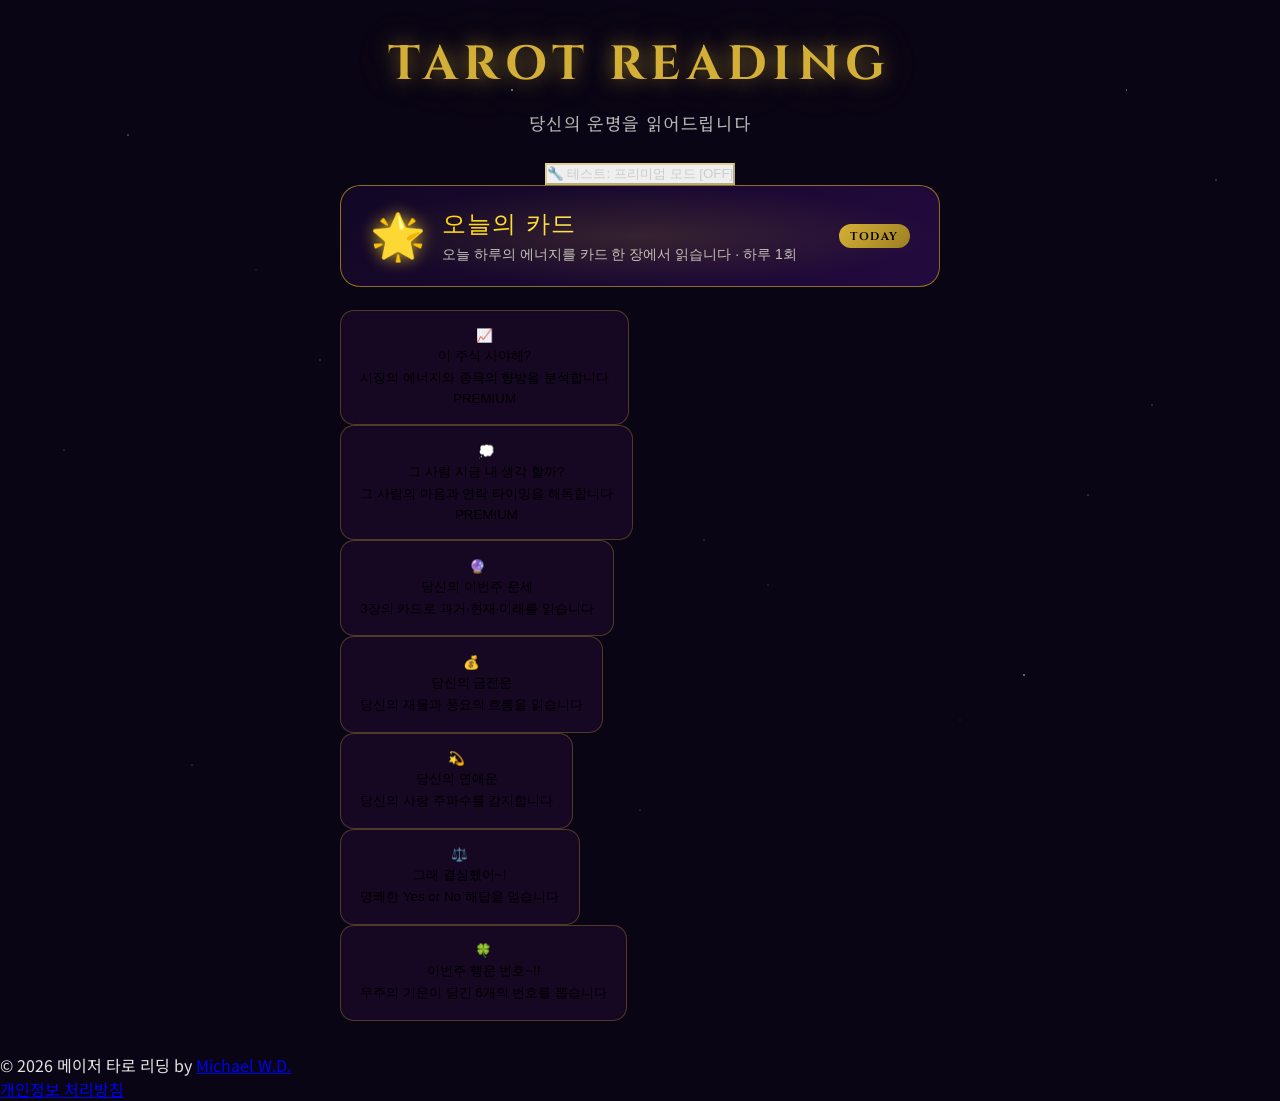
==== commit d4b5099b: "Add files via upload" ====
--- a/index.html
+++ b/index.html
@@ -1,618 +1,607 @@
-<!DOCTYPE html>
-<html lang="ko">
-
-<head>
-    <meta charset="UTF-8">
-    <meta name="viewport" content="width=device-width, initial-scale=1.0">
-    <title>메이저 타로 리딩</title>
-    <meta name="description" content="22장의 메이저 아르카나로 당신의 이번주 운세와 연애운을 확인하세요.">
-    <!-- 폰트 로드: Cinzel(영문/숫자, 신비로운 느낌), Noto Sans KR(한글 본문) -->
-    <link rel="preconnect" href="https://fonts.googleapis.com">
-    <link rel="preconnect" href="https://fonts.gstatic.com" crossorigin>
-    <link
-        href="https://fonts.googleapis.com/css2?family=Cinzel:wght@400;700&family=Hahmlet:wght@400;700&family=Noto+Sans+KR:wght@300;400;700&display=optional"
-        rel="stylesheet">
-    <link rel="stylesheet" href="css/style.css">
-
-    <!-- PWA Settings -->
-    <link rel="manifest" href="manifest.json">
-    <meta name="theme-color" content="#0d0f1b">
-    <link rel="apple-touch-icon" href="images/app-icon-192.png">
-    <meta name="apple-mobile-web-app-capable" content="yes">
-    <meta name="apple-mobile-web-app-status-bar-style" content="black-translucent">
-</head>
-
-<body>
-    <!-- 배경을 위한 파티클/안개 효과 요소 -->
-    <div class="stars"></div>
-    <div class="twinkling"></div>
-    <div class="premium-aura">
-        <div class="aura-layer"></div>
-        <div class="aura-layer"></div>
-    </div>
-
-    <!-- ========== 모드 선택 화면 ========== -->
-    <div id="mode-select-screen" class="mode-select-screen">
-        <div class="mode-select-content">
-            <h1 class="mode-title">TAROT READING</h1>
-            <p class="mode-subtitle">당신의 운명을 읽어드립니다</p>
-            <div class="mode-divider"></div>
-
-            <!-- 개발용 임시: 프리미엄 강제 전환 버튼 -->
-            <div class="test-toggle-container">
-                <button id="test-premium-toggle" class="test-premium-btn" onclick="toggleTestPremium()">
-                    🔧 테스트: 프리미엄 모드 [OFF]
-                </button>
-            </div>
-
-
-    <!-- 프리미엄 결제 안내 팝업 -->
-
-            <!-- 오늘의 카드 특별 버튼 -->
-            <button id="btn-mode-daily" class="mode-btn daily-btn-special" data-mode="daily">
-                <span class="daily-btn-glow"></span>
-                <span class="mode-btn-icon daily-icon">🌟</span>
-                <div class="daily-btn-text">
-                    <span class="mode-btn-title daily-title">오늘의 카드</span>
-                    <span class="mode-btn-desc daily-desc">오늘 하루의 에너지를 카드 한 장에서 읽습니다 · 하루 1회</span>
-                </div>
-                <span class="daily-badge">TODAY</span>
-            </button>
-
-            <div class="mode-buttons">
-                <!-- 프리미엄 메뉴 상단 배치 -->
-                <button id="btn-mode-stock" class="mode-btn premium-only-btn">
-                    <span class="mode-btn-icon">📈</span>
-                    <span class="mode-btn-title">이 주식 사야해?</span>
-                    <span class="mode-btn-desc">시장의 에너지와 종목의 향방을 분석합니다</span>
-                    <span class="premium-badge">PREMIUM</span>
-                </button>
-                <button id="btn-mode-thinking" class="mode-btn premium-only-btn">
-                    <span class="mode-btn-icon">💭</span>
-                    <span class="mode-btn-title">그 사람 지금 내 생각 할까?</span>
-                    <span class="mode-btn-desc">그 사람의 마음과 연락 타이밍을 해독합니다</span>
-                    <span class="premium-badge">PREMIUM</span>
-                </button>
-
-                <!-- 일반 메뉴 -->
-                <button id="btn-mode-weekly" class="mode-btn" data-mode="weekly">
-                    <span class="mode-btn-icon">🔮</span>
-                    <span class="mode-btn-title">당신의 이번주 운세</span>
-                    <span class="mode-btn-desc">3장의 카드로 과거·현재·미래를 읽습니다</span>
-                </button>
-                <button id="btn-mode-money" class="mode-btn" data-mode="money">
-                    <span class="mode-btn-icon">💰</span>
-                    <span class="mode-btn-title">당신의 금전운</span>
-                    <span class="mode-btn-desc">당신의 재물과 풍요의 흐름을 읽습니다</span>
-                </button>
-                <button id="btn-mode-love" class="mode-btn" data-mode="love">
-                    <span class="mode-btn-icon">💫</span>
-                    <span class="mode-btn-title">당신의 연애운</span>
-                    <span class="mode-btn-desc">당신의 사랑 주파수를 감지합니다</span>
-                </button>
-                <button id="btn-mode-yesno" class="mode-btn" data-mode="yesno">
-                    <span class="mode-btn-icon">⚖️</span>
-                    <span class="mode-btn-title">그래 결심했어~!</span>
-                    <span class="mode-btn-desc">명쾌한 Yes or No 해답을 얻습니다</span>
-                </button>
-
-                <!-- 행운 번호 (마지막) -->
-                <button id="btn-mode-lotto" class="mode-btn" data-mode="lotto">
-                    <span class="mode-btn-icon">🍀</span>
-                    <span class="mode-btn-title">이번주 행운 번호~!!</span>
-                    <span class="mode-btn-desc">우주의 기운이 담긴 6개의 번호를 뽑습니다</span>
-                </button>
-            </div>
-        </div>
-    </div>
-
-    <!-- ========== 카드 선택 화면 (모드 선택 후 표시) ========== -->
-    <div id="reading-screen" class="reading-screen hidden">
-        <header class="app-header">
-            <h1 id="header-title">당신의 이번주 운세</h1>
-            <p id="header-desc">당신의 운명을 이끌어줄 3장의 카드를 선택하세요.</p>
-            <div class="status-bar">
-                <span>선택한 카드: <span id="select-count">0</span> / <span id="max-count">3</span></span>
-                <button id="btn-back-to-mode" class="btn-back-mode">처음으로</button>
-            </div>
-        </header>
-
-        <main class="app-main">
-            <!-- 일반 카드 컨테이너 -->
-            <div id="card-container" class="card-container"></div>
-            <!-- 오늘의 카드 전용 스프레드 컨테이너 (2줄 부채꼴 겹침) -->
-            <div id="daily-spread-container" class="daily-spread-container hidden"></div>
-        </main>
-    </div>
-
-    <!-- ========== 이번주 운세 결과 모달 ========== -->
-    <div id="result-modal" class="modal-overlay">
-        <div class="modal-content glass-panel">
-            <h2 class="modal-title">당신의 이번주 운세</h2>
-
-            <div class="reading-container">
-                <!-- 카드 3장 가로 정렬 -->
-                <div class="cards-display">
-                    <div class="reading-slot-mini">
-                        <div class="slot-title-mini">과거 <span>(원인)</span></div>
-                        <div id="res-card-past" class="res-card-wrapper"></div>
-                    </div>
-                    <div class="reading-slot-mini">
-                        <div class="slot-title-mini">현재 <span>(상황)</span></div>
-                        <div id="res-card-present" class="res-card-wrapper"></div>
-                    </div>
-                    <div class="reading-slot-mini">
-                        <div class="slot-title-mini">미래 <span>(조언)</span></div>
-                        <div id="res-card-future" class="res-card-wrapper"></div>
-                    </div>
-                </div>
-
-                <!-- 하나로 묶여진 해석 텍스트 -->
-                <div class="combined-desc-box">
-                    <div id="res-desc-combined" class="res-desc combined-desc"></div>
-                </div>
-
-                <!-- 주식 타로 전용 상세 리딩 구역 (Stock Mode 전용) -->
-                <div id="stock-result-view" class="stock-result-area hidden">
-                    <div class="stock-disclaimer">
-                        ⚠️ 본 타로 리딩은 투자 조언이 아닙니다. 결과는 심리적 참고 도구이며, 모든 투자 결정과 책임은 본인에게 있습니다.
-                    </div>
-
-                    <!-- 최종 결론 섹션 (최종 액션에 따른 카드/이미지 노출) -->
-                    <div id="stock-final-verdict" class="stock-final-verdict hidden">
-                        <div class="verdict-image-wrapper">
-                            <img id="img-stock-verdict" src="" alt="Stock Action Verdict">
-                        </div>
-                        <div class="verdict-content">
-                            <div id="stock-verdict-main" class="stock-verdict-main">BUY</div>
-                            <div id="stock-verdict-sub" class="stock-verdict-sub">"지금이 황금의 문이 열리는 시간입니다"</div>
-                        </div>
-                    </div>
-
-                    <!-- 1. 시장 에너지 (Card 1) -->
-                    <div class="stock-pos-item">
-                        <div class="stock-pos-header">
-                            <span class="stock-pos-label">시장 에너지 (Market)</span>
-                            <span id="stock-pos1-badge" class="stock-badge">강세</span>
-                        </div>
-                        <div id="stock-pos1-desc" class="stock-pos-text">시장 에너지에 대한 리딩이 표시됩니다.</div>
-                    </div>
-
-                    <!-- 2. 종목 에너지 (Card 2) -->
-                    <div class="stock-pos-item">
-                        <div class="stock-pos-header">
-                            <span class="stock-pos-label">종목 에너지 (Stock)</span>
-                            <span id="stock-pos2-temp-label" class="stock-temp-label">85°C</span>
-                        </div>
-                        <div class="thermometer-container">
-                            <div id="stock-pos2-thermometer" class="thermometer-bar"></div>
-                        </div>
-                        <div id="stock-pos2-desc" class="stock-pos-text">종목의 고유 에너지에 대한 리딩이 표시됩니다.</div>
-                    </div>
-
-                    <!-- 3. 투자자 심리 및 행동 (Card 3) -->
-                    <div class="stock-pos-item">
-                        <div class="stock-pos-header">
-                            <span class="stock-pos-label">투자자 심리 (Psychology)</span>
-                            <span id="stock-pos3-action" class="stock-action-badge">BUY</span>
-                        </div>
-                        <div class="gauge-container">
-                            <div id="stock-pos3-gauge" class="gauge-bar"></div>
-                        </div>
-                        <div id="stock-pos3-desc" class="stock-pos-text">당신의 투자 심리와 이번 주 행동 방향에 대한 리딩이 표시됩니다.</div>
-                    </div>
-                </div>
-            </div>
-
-            <!-- 일반 유저용 프리미엄 업그레이드 배너 -->
-            <div class="premium-upgrade-banner" id="banner-weekly">
-                <div class="premium-lock-icon">✨</div>
-                <div class="premium-lock-title">프리미엄 해석을 원하시나요?</div>
-                <div class="premium-lock-desc">업그레이드하고 더 깊고 구체적인 맞춤형 타로 해석을 만나보세요.</div>
-                <button class="btn-premium-unlock" onclick="showPremiumInfo()">프리미엄 알아보기 →</button>
-            </div>
-
-            <button id="btn-restart" class="btn-primary">처음으로</button>
-            <p class="restart-caution"><br><br>타로는 현재 당신의 에너지를 비추는 거울입니다.<br>같은 질문을 되풀이하는 것은 <br>카드의 에너지를 흐트러뜨릴 수 있으니<br>지금의 결과에 집중해 보세요.</p>
-        </div>
-    </div>
-
-    <!-- ========== Yes or No 집중 의식 모달 ========== -->
-    <div id="yesno-ritual-modal" class="modal-overlay" style="z-index: 150;">
-        <div class="thinking-panel glass-panel">
-            <h2 class="modal-title">해답을 원하는 것에<br>집중해 보세요~!</h2>
-            <div class="countdown-container">
-                <svg class="countdown-svg"><circle class="countdown-circle" id="yesno-circle" cx="60" cy="60" r="54"></circle></svg>
-                <div id="yesno-countdown-number">3</div>
-            </div>
-        </div>
-    </div>
-
-    <!-- ========== Yes or No 결과 모달 ========== -->
-    <div id="yesno-result-modal" class="modal-overlay">
-        <div class="modal-content glass-panel">
-            <h2 class="modal-title yesno-modal-title">그래 결심했어~!</h2>
-
-            <div class="yesno-reading-container">
-                <!-- 결과 배지 (Yes/No) -->
-                <div id="yesno-rating-badge" class="yesno-rating-badge"></div>
-
-                <!-- 카드 1장 -->
-                <div class="yesno-card-display">
-                    <div id="yesno-res-card" class="res-card-wrapper yesno-card-large"></div>
-                </div>
-
-                <!-- 해석 -->
-                <div class="yesno-desc-box">
-                    <div id="yesno-card-name" class="yesno-card-name"></div>
-                    <div id="yesno-meaning" class="yesno-meaning"></div>
-                    <div class="yesno-advice-box">
-                        <div class="yesno-advice-label">🌌 우주의 단호한 조언</div>
-                        <div id="yesno-advice" class="yesno-advice"></div>
-                    </div>
-                </div>
-
-                <!-- 결론 메시지 -->
-                <p id="yesno-conclusion" class="yesno-conclusion-text"></p>
-
-                <!-- 프리미엄 심층 조언 (프리미엄 유저용) -->
-                <div id="yesno-premium-content" style="display:none;"></div>
-            </div>
-
-            <!-- 일반 유저용 프리미엄 업그레이드 배너 -->
-            <div class="premium-upgrade-banner" id="banner-yesno">
-                <div class="premium-lock-icon">✨</div>
-                <div class="premium-lock-title">프리미엄 해석을 원하시나요?</div>
-                <div class="premium-lock-desc">업그레이드하고 우주가 전하는 더 깊은 Yes/No 심층 조언을 만나보세요.</div>
-                <button class="btn-premium-unlock" onclick="showPremiumInfo()">프리미엄 알아보기 →</button>
-            </div>
-
-            <button id="btn-yesno-restart" class="btn-primary">처음으로</button>
-            <p class="restart-caution"><br><br>타로는 현재 당신의 에너지를 비추는 거울입니다.<br>같은 질문을 되풀이하는 것은 <br>카드의 에너지를 흐트러뜨릴 수 있으니<br>지금의 결과에 집중해 보세요.</p>
-        </div>
-    </div>
-
-
-    <!-- ========== 연애운 결과 모달 ========== -->
-    <div id="love-result-modal" class="modal-overlay">
-        <div class="modal-content glass-panel">
-            <h2 class="modal-title love-modal-title">당신의 연애운</h2>
-
-            <div class="love-reading-container">
-                <!-- 등급 배지 -->
-                <div id="love-rating-badge" class="love-rating-badge"></div>
-
-                <!-- 카드 1장 -->
-                <div class="love-card-display">
-                    <div id="love-res-card" class="res-card-wrapper love-card-large"></div>
-                </div>
-
-                <!-- 연애 해석 -->
-                <div class="love-desc-box">
-                    <div id="love-card-name" class="love-card-name"></div>
-                    <div id="love-meaning" class="love-meaning"></div>
-                    <div class="love-advice-box">
-                        <div class="love-advice-label">💌 우주의 조언</div>
-                        <div id="love-advice" class="love-advice"></div>
-                    </div>
-                    <div class="love-period-notice">🕰 이 연애운은 약 2~3개월의 흐름에 적용됩니다</div>
-                </div>
-
-                <!-- 결론 메시지 -->
-                <p id="love-conclusion" class="love-conclusion-text"></p>
-            </div>
-
-            <!-- 일반 유저용 프리미엄 업그레이드 배너 -->
-            <div class="premium-upgrade-banner" id="banner-love">
-                <div class="premium-lock-icon">✨</div>
-                <div class="premium-lock-title">프리미엄 해석을 원하시나요?</div>
-                <div class="premium-lock-desc">업그레이드하고 더 깊고 구체적인 맞춤형 연애운 해석을 만나보세요.</div>
-                <button class="btn-premium-unlock" onclick="showPremiumInfo()">프리미엄 알아보기 →</button>
-            </div>
-
-            <button id="btn-love-restart" class="btn-primary">처음으로</button>
-            <p class="restart-caution"><br><br>타로는 현재 당신의 에너지를 비추는 거울입니다.<br>같은 질문을 되풀이하는 것은 <br>카드의 에너지를 흐트러뜨릴 수 있으니<br>지금의 결과에 집중해 보세요.</p>
-        </div>
-    </div>
-
-    <!-- ========== 금전운 결과 모달 ========== -->
-    <div id="money-result-modal" class="modal-overlay">
-        <div class="modal-content glass-panel">
-            <h2 class="modal-title money-modal-title">당신의 금전운</h2>
-
-            <div class="money-reading-container">
-                <!-- 등급 배지 -->
-                <div id="money-rating-badge" class="money-rating-badge"></div>
-
-                <!-- 카드 1장 -->
-                <div class="money-card-display">
-                    <div id="money-res-card" class="res-card-wrapper money-card-large"></div>
-                </div>
-
-                <!-- 금전 해석 -->
-                <div class="money-desc-box">
-                    <div id="money-card-name" class="money-card-name"></div>
-                    <div id="money-meaning" class="money-meaning"></div>
-                    <div class="money-advice-box">
-                        <div class="money-advice-label">💰 우주의 재물 조언</div>
-                        <div id="money-advice" class="money-advice"></div>
-                    </div>
-                </div>
-
-                <!-- 결론 메시지 -->
-                <p id="money-conclusion" class="money-conclusion-text"></p>
-            </div>
-
-            <!-- 일반 유저용 프리미엄 업그레이드 배너 -->
-            <div class="premium-upgrade-banner" id="banner-money">
-                <div class="premium-lock-icon">✨</div>
-                <div class="premium-lock-title">프리미엄 해석을 원하시나요?</div>
-                <div class="premium-lock-desc">업그레이드하고 내 재물운에 대한 더 깊고 구체적인 해석을 만나보세요.</div>
-                <button class="btn-premium-unlock" onclick="showPremiumInfo()">프리미엄 알아보기 →</button>
-            </div>
-
-            <button id="btn-money-restart" class="btn-primary">처음으로</button>
-            <p class="restart-caution"><br><br>타로는 현재 당신의 에너지를 비추는 거울입니다.<br>같은 질문을 되풀이하는 것은 <br>카드의 에너지를 흐트러뜨릴 수 있으니<br>지금의 결과에 집중해 보세요.</p>
-        </div>
-    </div>
-    <!-- ========== 로또 추첨 모달 ========== -->
-    <div id="lotto-result-modal" class="modal-overlay">
-        <div class="modal-content glass-panel lotto-panel">
-            <h2 class="modal-title lotto-modal-title">이번주 행운 번호~!!</h2>
-            
-            <div class="lotto-container">
-                <!-- 원통 머신 영역 -->
-                <div class="lotto-machine">
-                    <div class="lotto-cylinder">
-                        <div class="lotto-balls-spinner" id="lotto-balls-spinner">
-                            <!-- JS를 통해 회전하는 공 이미지가 들어갑니다 -->
-                        </div>
-                        <div class="lotto-glass-reflection"></div>
-                    </div>
-                    <div class="lotto-dispenser"></div>
-                </div>
-
-                <!-- 추출된 결과 공이 나오는 곳 -->
-                <div class="lotto-draw-results" id="lotto-draw-results">
-                    <!-- JS에서 삽입 (최대 6개) -->
-                </div>
-
-                <!-- 결론 메시지 -->
-                <p class="lotto-conclusion-text" id="lotto-conclusion-text" style="opacity: 0;">
-                    당신의 주파수와 공명하는 숫자들이 모두 모였습니다.<br>이 번호들이 이번주 작지만 선명한 행운을 가져다주길 바랍니다. ✨
-                </p>
-                
-                <div class="lotto-action-buttons">
-                    <button id="btn-lotto-start" class="btn-primary lotto-start-btn">추첨 시작</button>
-                    <button id="btn-lotto-home" class="btn-primary lotto-home-btn">처음으로</button>
-                </div>
-            </div>
-
-            <button id="btn-lotto-restart" class="btn-primary hidden">처음으로</button>
-        </div>
-    </div>
-
-    <!-- ========== 오늘의 카드 결과 모달 ========== -->
-    <div id="daily-result-modal" class="modal-overlay">
-        <div class="modal-content glass-panel">
-            <h2 class="modal-title daily-modal-title">🌟 오늘의 카드</h2>
-
-            <div class="daily-reading-container">
-                <!-- 등급 배지 -->
-                <div id="daily-rating-badge" class="daily-rating-badge"></div>
-
-                <!-- 카드 1장 -->
-                <div class="daily-card-display">
-                    <div id="daily-res-card" class="res-card-wrapper daily-card-large"></div>
-                </div>
-
-                <!-- 오늘의 해석 -->
-                <div class="daily-desc-box">
-                    <div id="daily-card-name" class="daily-card-name"></div>
-                    <div id="daily-message" class="daily-message"></div>
-                    <div class="daily-advice-box">
-                        <div class="daily-advice-label">✨ 오늘의 우주 조언</div>
-                        <div id="daily-advice" class="daily-advice"></div>
-                    </div>
-                </div>
-
-                <!-- 결론 -->
-                <p id="daily-conclusion" class="daily-conclusion-text"></p>
-            </div>
-
-            <!-- 일반 유저용 프리미엄 업그레이드 배너 -->
-            <div class="premium-upgrade-banner" id="banner-daily">
-                <div class="premium-lock-icon">✨</div>
-                <div class="premium-lock-title">프리미엄 해석을 원하시나요?</div>
-                <div class="premium-lock-desc">업그레이드하고 하루를 이끌어줄 더 자세한 맞춤형 에너지 분석을 만나보세요.</div>
-                <button class="btn-premium-unlock" onclick="showPremiumInfo()">프리미엄 알아보기 →</button>
-            </div>
-
-            <button id="btn-daily-restart" class="btn-primary">처음으로</button>
-            <p class="restart-caution"><br>오늘의 카드는 하루 한 번만 뽑을 수 있습니다.<br>오늘의 에너지에 집중해 보세요.</p>
-        </div>
-    </div>
-
-    <!-- ========== "그 사람 지금 내 생각 할까?" 프리미엄 진입 모달 ========== -->
-    <div id="thinking-modal" class="modal-overlay" style="z-index: 150;">
-        <div class="thinking-panel glass-panel">
-            <!-- STEP 1: 관계 유형 선택 -->
-            <div id="thinking-step-1" class="thinking-step active">
-                <h2 class="modal-title">그 사람과의 관계는 어떤가요?</h2>
-                <div class="relation-grid">
-                    <button class="relation-btn" onclick="selectRelationship('love')">💘 짝사랑<br><small>먼저 다가가도 될까?</small></button>
-                    <button class="relation-btn" onclick="selectRelationship('some')">💫 썸 중<br><small>연락 올 확률은?</small></button>
-                    <button class="relation-btn" onclick="selectRelationship('couple')">💑 연인<br><small>지금 우리 사이 온도</small></button>
-                    <button class="relation-btn" onclick="selectRelationship('ex')">💔 전 연인<br><small>다시 시작될까?</small></button>
-                    <button class="relation-btn" onclick="selectRelationship('friend')">👥 특별한 친구<br><small>그 이상의 감정이 있을까?</small></button>
-                </div>
-                <button class="btn-back-mode" style="margin-top:20px; width:100%;" onclick="document.getElementById('thinking-modal').classList.remove('active')">취소</button>
-            </div>
-
-            <!-- STEP 2: 집중 의식 -->
-            <div id="thinking-step-2" class="thinking-step">
-                <h2 class="modal-title">그 사람을 떠올려보세요</h2>
-                <div class="countdown-container">
-                    <svg class="countdown-svg"><circle class="countdown-circle" id="thinking-circle" cx="60" cy="60" r="54"></circle></svg>
-                    <div id="countdown-number">3</div>
-                </div>
-            </div>
-        </div>
-    </div>
-
-    <!-- ========== 주식 타로 집중 의식 모달 ========== -->
-    <div id="stock-ritual-modal" class="modal-overlay" style="z-index: 150;">
-        <div class="thinking-panel glass-panel">
-            <h2 class="modal-title">어떤 종목인가요?</h2>
-            <div class="countdown-container">
-                <svg class="countdown-svg"><circle class="countdown-circle" id="stock-circle" cx="60" cy="60" r="54"></circle></svg>
-                <div id="stock-countdown-number">3</div>
-            </div>
-        </div>
-    </div>
-
-    <!-- ========== "그 사람 지금 내 생각 할까?" 프리미엄 결과 모달 ========== -->
-    <div id="thinking-result-modal" class="modal-overlay">
-        <div class="modal-content glass-panel" style="max-height: 90vh; overflow-y: auto;">
-            <h2 id="thinking-modal-main-title" class="modal-title">카드를 하나씩 선택하세요</h2>
-
-            <!-- 1. 하나씩 까보기 영역 -->
-            <div id="thinking-reveal-area">
-                <div class="thinking-card-grid">
-                    <div class="thinking-card-wrapper" data-pos="1" onclick="revealThinkingCard(1)">
-                        <div class="thinking-card" id="tc-1"><div class="thinking-card-front"></div><div class="thinking-card-back"></div></div>
-                        <div class="tc-label">그 사람의 현재</div>
-                    </div>
-                    <div class="thinking-card-wrapper" data-pos="2" onclick="revealThinkingCard(2)">
-                        <div class="thinking-card" id="tc-2"><div class="thinking-card-front"></div><div class="thinking-card-back"></div></div>
-                        <div class="tc-label">나를 향한 마음</div>
-                    </div>
-                    <div class="thinking-card-wrapper" data-pos="3" onclick="revealThinkingCard(3)">
-                        <div class="thinking-card" id="tc-3"><div class="thinking-card-front"></div><div class="thinking-card-back"></div></div>
-                        <div class="tc-label">둘 사이의 온도</div>
-                    </div>
-                    <div class="thinking-card-wrapper" data-pos="4" onclick="revealThinkingCard(4)">
-                        <div class="thinking-card" id="tc-4"><div class="thinking-card-front"></div><div class="thinking-card-back"></div></div>
-                        <div class="tc-label">7일 내 신호</div>
-                    </div>
-                </div>
-                <!-- 슬롯별 텍스트 박스 -->
-                <div id="thinking-reading-box" class="reading-box" style="display:none; margin-top:20px;"></div>
-                <button id="btn-thinking-next" class="btn-primary" style="opacity:0; pointer-events:none; margin-top:15px;" onclick="showThinkingSummary()">종합 분석 보기</button>
-            </div>
-
-            <!-- 2. 종합 분석 화면 영역 -->
-            <div id="thinking-summary-area" class="thinking-step step-summary" style="display:none; margin-top: 20px;">
-                <h2 class="modal-title" style="font-size: 1.2rem; margin-top: 10px;">심층 분석</h2>
-                <div class="viz-container">
-                    <div class="viz-title">온도계: 나를 향한 마음</div>
-                    <div class="temperature-gauge">
-                        <div class="temp-bar"><div id="temp-marker" class="temp-marker"></div></div>
-                        <div class="temp-labels"><span>차가움</span><span>뜨거움</span></div>
-                        <div id="temp-text" class="viz-desc"></div>
-                    </div>
-                </div>
-                <div class="viz-container">
-                    <div class="viz-title">연락 에너지 게이지</div>
-                    <div class="energy-gauge">
-                        <div class="energy-bar"><div id="energy-fill" class="energy-fill"></div></div>
-                        <div class="energy-text"><span id="energy-value">0</span>%</div>
-                        <div id="energy-desc" class="viz-desc"></div>
-                    </div>
-                </div>
-                <div class="viz-container">
-                    <div class="viz-title">7일 내 변화 신호</div>
-                    <div class="timeline-bar">
-                        <div class="day" id="day-0">월</div><div class="day" id="day-1">화</div><div class="day" id="day-2">수</div><div class="day" id="day-3">목</div><div class="day" id="day-4">금</div><div class="day" id="day-5">토</div><div class="day" id="day-6">일</div>
-                    </div>
-                    <div id="timeline-text" class="viz-desc"></div>
-                </div>
-                <div class="viz-container">
-                    <div class="viz-title">우주가 당신에게 보내는 신호</div>
-                    <div class="action-buttons">
-                        <div id="action-wait" class="action-btn">기다리세요</div>
-                        <div id="action-contact" class="action-btn">먼저 연락하세요</div>
-                        <div id="action-focus" class="action-btn">자신에게 집중하세요</div>
-                    </div>
-                </div>
-
-                <!-- 4단계 해석 종합 요약 영역 추가 -->
-                <div id="thinking-summary-recap" class="viz-container" style="display:none;">
-                    <div class="viz-title">집중 분석 리포트</div>
-                    <div id="recap-content-list" class="recap-list"></div>
-                </div>
-                <p class="thinking-bottom-desc">에너지는 매일 바뀝니다. 내일 다시 읽어보세요.</p>
-                
-                <div style="display:flex; gap:10px; margin-top:20px; width:100%;">
-                    <button class="btn-primary" style="flex:1;" onclick="shareThinkingResult()">공유하기</button>
-                    <button id="btn-thinking-restart" class="btn-back-mode" style="flex:1;">처음으로</button>
-                </div>
-            </div>
-        </div>
-    </div>
-
-    <!-- ========== 광고 팝업 (3회마다 표시) ========== -->
-    <div id="ad-overlay" class="modal-overlay" style="z-index:200;">
-        <div class="ad-panel glass-panel">
-            <div class="ad-label">광고</div>
-            <!-- 실제 AdSense/AdMob 광고 코드가 여기 들어갑니다 -->
-            <div class="ad-placeholder">
-                <div class="ad-placeholder-icon">📱</div>
-                <div class="ad-placeholder-text">광고 영역</div>
-            </div>
-            <button id="btn-ad-close" class="btn-primary" style="margin-top:1rem;">계속하기</button>
-        </div>
-    </div>
-
-    <!-- ========== 프리미엄 안내 팝업 (준비 중) ========== -->
-    <div id="premium-info-overlay" class="modal-overlay" style="z-index:200;">
-        <div class="premium-info-panel glass-panel">
-            <h2 class="modal-title" style="font-size:1.5rem;">💎 프리미엄 해석</h2>
-            <div class="premium-coming-soon-badge">🚧 준비 중</div>
-            <p style="color:#ccc; margin-bottom:1.5rem; font-size:0.95rem; line-height:1.8;">
-                타로 카드의 더 깊고 구체적인 의미를<br>상세하게 풀어드리는 프리미엄 기능입니다.<br><br>
-                <span style="color:rgba(212,175,55,0.9); font-size:0.92rem; font-weight:bold;">월 1,500원, 커피 한 잔도 안 되는 가격으로<br>매일 깊이 있는 우주의 조언을 만나보세요.</span>
-            </p>
-            <div class="premium-features">
-                <div class="premium-feature-item">✨ 프리미엄 메뉴 리딩 활성화</div>
-                <div class="premium-feature-item">✨ 모든 메뉴들의 심층 해석 제공</div>
-                <div class="premium-feature-item">✨ 광고 없는 쾌적한 사용 환경</div>
-            </div>
-            <p style="color:rgba(212,175,55,0.9); font-size:1.1rem; font-weight:bold; margin:1.2rem 0 0.5rem;">₩1,500 / 월</p>
-            <p style="color:#888; font-size:0.8rem; margin-bottom:1.5rem;">* 정기 구독 시 모든 프리미엄 혜택을 즉시 이용 가능합니다</p>
-            <button class="btn-back-mode" style="width:100%; padding:0.8rem;" onclick="closePremiumInfo()">확인했습니다</button>
-        </div>
-    </div>
-
-    <!-- 스크립트 로드 -->
-    <script src="js/data/tarot_standard.js" defer></script>
-    <script src="js/data/tarot_daily.js" defer></script>
-    <script src="js/data/tarot_premium.js" defer></script>
-    <script src="js/data/tarot_thinking.js" defer></script>
-    <script src="js/data/tarot_stock.js" defer></script>
-    <script src="js/main.js" defer></script>
-
-    <!-- PWA Service Worker Registration -->
-    <script>
-        if ('serviceWorker' in navigator) {
-            window.addEventListener('load', () => {
-                navigator.serviceWorker.register('./sw.js')
-                    .then(registration => {
-                        console.log('[ServiceWorker] registration successful with scope: ', registration.scope);
-                    })
-                    .catch(err => {
-                        console.log('[ServiceWorker] registration failed: ', err);
-                    });
-            });
-        }
-    </script>
-    <!-- Footer for Privacy Policy -->
-    <footer class="app-footer-info">
-        &copy; 2026 메이저 타로 리딩 by <a href="about.html" class="footer-link-author">Michael W.D.</a>
-        <br>
-        <a href="privacy-policy.html" class="footer-link-privacy">개인정보 처리방침</a>
-    </footer>
-</body>
-
-
-</html>
+<!DOCTYPE html>
+<html lang="ko">
+
+<head>
+    <meta charset="UTF-8">
+    <meta name="viewport" content="width=device-width, initial-scale=1.0">
+    <title>메이저 타로 리딩</title>
+    <meta name="description" content="22장의 메이저 아르카나로 당신의 이번주 운세와 연애운을 확인하세요.">
+    <!-- 폰트 로드: Cinzel(영문/숫자, 신비로운 느낌), Noto Sans KR(한글 본문) -->
+    <link rel="preconnect" href="https://fonts.googleapis.com">
+    <link rel="preconnect" href="https://fonts.gstatic.com" crossorigin>
+    <link
+        href="https://fonts.googleapis.com/css2?family=Cinzel:wght@400;700&family=Hahmlet:wght@400;700&family=Noto+Sans+KR:wght@300;400;700&display=optional"
+        rel="stylesheet">
+    <link rel="stylesheet" href="css/style.css">
+
+    <!-- PWA Settings -->
+    <link rel="manifest" href="manifest.json">
+    <meta name="theme-color" content="#0d0f1b">
+    <link rel="apple-touch-icon" href="images/app-icon-192.png">
+    <meta name="apple-mobile-web-app-capable" content="yes">
+    <meta name="apple-mobile-web-app-status-bar-style" content="black-translucent">
+</head>
+
+<body>
+    <!-- 배경을 위한 파티클/안개 효과 요소 -->
+    <div class="stars"></div>
+    <div class="twinkling"></div>
+    <div class="premium-aura">
+        <div class="aura-layer"></div>
+        <div class="aura-layer"></div>
+    </div>
+
+    <!-- ========== 모드 선택 화면 ========== -->
+    <div id="mode-select-screen" class="mode-select-screen">
+        <div class="mode-select-content">
+            <h1 class="mode-title">TAROT READING</h1>
+            <p class="mode-subtitle">당신의 운명을 읽어드립니다</p>
+            <div class="mode-divider"></div>
+
+            <!-- 개발용 임시: 프리미엄 강제 전환 버튼 -->
+            <div class="test-toggle-container">
+                <button id="test-premium-toggle" class="test-premium-btn" onclick="toggleTestPremium()">
+                    🔧 테스트: 프리미엄 모드 [OFF]
+                </button>
+            </div>
+
+
+    <!-- 프리미엄 결제 안내 팝업 -->
+
+            <!-- 오늘의 카드 특별 버튼 -->
+            <button id="btn-mode-daily" class="mode-btn daily-btn-special" data-mode="daily">
+                <span class="daily-btn-glow"></span>
+                <span class="mode-btn-icon daily-icon">🌟</span>
+                <div class="daily-btn-text">
+                    <span class="mode-btn-title daily-title">오늘의 카드</span>
+                    <span class="mode-btn-desc daily-desc">오늘 하루의 에너지를 카드 한 장에서 읽습니다 · 하루 1회</span>
+                </div>
+                <span class="daily-badge">TODAY</span>
+            </button>
+
+            <div class="mode-buttons">
+                <!-- 프리미엄 메뉴 상단 배치 -->
+                <button id="btn-mode-stock" class="mode-btn premium-only-btn" onclick="startStockMode()">
+                    <span class="mode-btn-icon">📈</span>
+                    <span class="mode-btn-title">이 주식 사야해?</span>
+                    <span class="mode-btn-desc">시장의 에너지와 종목의 향방을 분석합니다</span>
+                    <span class="premium-badge">PREMIUM</span>
+                </button>
+                <button id="btn-mode-thinking" class="mode-btn premium-only-btn" onclick="startThinkingMode()">
+                    <span class="mode-btn-icon">💭</span>
+                    <span class="mode-btn-title">그 사람 지금 내 생각 할까?</span>
+                    <span class="mode-btn-desc">그 사람의 마음과 연락 타이밍을 해독합니다</span>
+                    <span class="premium-badge">PREMIUM</span>
+                </button>
+
+                <!-- 일반 메뉴 -->
+                <button id="btn-mode-weekly" class="mode-btn" data-mode="weekly">
+                    <span class="mode-btn-icon">🔮</span>
+                    <span class="mode-btn-title">당신의 이번주 운세</span>
+                    <span class="mode-btn-desc">3장의 카드로 과거·현재·미래를 읽습니다</span>
+                </button>
+                <button id="btn-mode-money" class="mode-btn" data-mode="money">
+                    <span class="mode-btn-icon">💰</span>
+                    <span class="mode-btn-title">당신의 금전운</span>
+                    <span class="mode-btn-desc">당신의 재물과 풍요의 흐름을 읽습니다</span>
+                </button>
+                <button id="btn-mode-love" class="mode-btn" data-mode="love">
+                    <span class="mode-btn-icon">💫</span>
+                    <span class="mode-btn-title">당신의 연애운</span>
+                    <span class="mode-btn-desc">당신의 사랑 주파수를 감지합니다</span>
+                </button>
+                <button id="btn-mode-yesno" class="mode-btn" data-mode="yesno">
+                    <span class="mode-btn-icon">⚖️</span>
+                    <span class="mode-btn-title">그래 결심했어~!</span>
+                    <span class="mode-btn-desc">명쾌한 Yes or No 해답을 얻습니다</span>
+                </button>
+
+                <!-- 행운 번호 (마지막) -->
+                <button id="btn-mode-lotto" class="mode-btn" data-mode="lotto">
+                    <span class="mode-btn-icon">🍀</span>
+                    <span class="mode-btn-title">이번주 행운 번호~!!</span>
+                    <span class="mode-btn-desc">우주의 기운이 담긴 6개의 번호를 뽑습니다</span>
+                </button>
+            </div>
+        </div>
+    </div>
+
+    <!-- ========== 카드 선택 화면 (모드 선택 후 표시) ========== -->
+    <div id="reading-screen" class="reading-screen hidden">
+        <header class="app-header">
+            <h1 id="header-title">당신의 이번주 운세</h1>
+            <p id="header-desc">당신의 운명을 이끌어줄 3장의 카드를 선택하세요.</p>
+            <div class="status-bar">
+                <span>선택한 카드: <span id="select-count">0</span> / <span id="max-count">3</span></span>
+                <button id="btn-back-to-mode" class="btn-back-mode">처음으로</button>
+            </div>
+        </header>
+
+        <main class="app-main">
+            <!-- 일반 카드 컨테이너 -->
+            <div id="card-container" class="card-container"></div>
+            <!-- 오늘의 카드 전용 스프레드 컨테이너 (2줄 부채꼴 겹침) -->
+            <div id="daily-spread-container" class="daily-spread-container hidden"></div>
+        </main>
+    </div>
+
+    <!-- ========== 이번주 운세 결과 모달 ========== -->
+    <div id="result-modal" class="modal-overlay">
+        <div class="modal-content glass-panel">
+            <h2 class="modal-title">당신의 이번주 운세</h2>
+
+            <div class="reading-container">
+                <!-- 카드 3장 가로 정렬 -->
+                <div class="cards-display">
+                    <div class="reading-slot-mini">
+                        <div class="slot-title-mini">과거 <span>(원인)</span></div>
+                        <div id="res-card-past" class="res-card-wrapper"></div>
+                    </div>
+                    <div class="reading-slot-mini">
+                        <div class="slot-title-mini">현재 <span>(상황)</span></div>
+                        <div id="res-card-present" class="res-card-wrapper"></div>
+                    </div>
+                    <div class="reading-slot-mini">
+                        <div class="slot-title-mini">미래 <span>(조언)</span></div>
+                        <div id="res-card-future" class="res-card-wrapper"></div>
+                    </div>
+                </div>
+
+                <!-- 하나로 묶여진 해석 텍스트 -->
+                <div class="combined-desc-box">
+                    <div id="res-desc-combined" class="res-desc combined-desc"></div>
+                </div>
+
+                <!-- 주식 타로 전용 상세 리딩 구역 (Stock Mode 전용) -->
+                <div id="stock-result-view" class="stock-result-area hidden">
+                    <div class="stock-disclaimer">
+                        ⚠️ 본 타로 리딩은 투자 조언이 아닙니다. 결과는 심리적 참고 도구이며, 모든 투자 결정과 책임은 본인에게 있습니다.
+                    </div>
+
+                    <!-- 최종 결론 섹션 (최종 액션에 따른 카드/이미지 노출) -->
+                    <div id="stock-final-verdict" class="stock-final-verdict hidden">
+                        <div class="verdict-image-wrapper">
+                            <img id="img-stock-verdict" src="" alt="Stock Action Verdict">
+                        </div>
+                        <div class="verdict-content">
+                            <div id="stock-verdict-main" class="stock-verdict-main">BUY</div>
+                            <div id="stock-verdict-sub" class="stock-verdict-sub">"지금이 황금의 문이 열리는 시간입니다"</div>
+                        </div>
+                    </div>
+
+                    <!-- 1. 시장 에너지 (Card 1) -->
+                    <div class="stock-pos-item">
+                        <div class="stock-pos-header">
+                            <span class="stock-pos-label">시장 에너지 (Market)</span>
+                            <span id="stock-pos1-badge" class="stock-badge">강세</span>
+                        </div>
+                        <div id="stock-pos1-desc" class="stock-pos-text">시장 에너지에 대한 리딩이 표시됩니다.</div>
+                    </div>
+
+                    <!-- 2. 종목 에너지 (Card 2) -->
+                    <div class="stock-pos-item">
+                        <div class="stock-pos-header">
+                            <span class="stock-pos-label">종목 에너지 (Stock)</span>
+                            <span id="stock-pos2-temp-label" class="stock-temp-label">85°C</span>
+                        </div>
+                        <div class="thermometer-container">
+                            <div id="stock-pos2-thermometer" class="thermometer-bar"></div>
+                        </div>
+                        <div id="stock-pos2-desc" class="stock-pos-text">종목의 고유 에너지에 대한 리딩이 표시됩니다.</div>
+                    </div>
+
+                    <!-- 3. 투자자 심리 및 행동 (Card 3) -->
+                    <div class="stock-pos-item">
+                        <div class="stock-pos-header">
+                            <span class="stock-pos-label">투자자 심리 (Psychology)</span>
+                            <span id="stock-pos3-action" class="stock-action-badge">BUY</span>
+                        </div>
+                        <div class="gauge-container">
+                            <div id="stock-pos3-gauge" class="gauge-bar"></div>
+                        </div>
+                        <div id="stock-pos3-desc" class="stock-pos-text">당신의 투자 심리와 이번 주 행동 방향에 대한 리딩이 표시됩니다.</div>
+                    </div>
+                </div>
+            </div>
+
+            <!-- 일반 유저용 프리미엄 업그레이드 배너 -->
+            <div class="premium-upgrade-banner" id="banner-weekly">
+                <div class="premium-lock-icon">✨</div>
+                <div class="premium-lock-title">프리미엄 해석을 원하시나요?</div>
+                <div class="premium-lock-desc">업그레이드하고 더 깊고 구체적인 맞춤형 타로 해석을 만나보세요.</div>
+                <button class="btn-premium-unlock" onclick="showPremiumInfo()">프리미엄 알아보기 →</button>
+            </div>
+
+            <button id="btn-restart" class="btn-primary">처음으로</button>
+            <p class="restart-caution"><br><br>타로는 현재 당신의 에너지를 비추는 거울입니다.<br>같은 질문을 되풀이하는 것은 <br>카드의 에너지를 흐트러뜨릴 수 있으니<br>지금의 결과에 집중해 보세요.</p>
+        </div>
+    </div>
+
+    <!-- ========== Yes or No 집중 의식 모달 ========== -->
+    <div id="yesno-ritual-modal" class="modal-overlay" style="z-index: 150;">
+        <div class="thinking-panel glass-panel">
+            <h2 class="modal-title">해답을 원하는 것에<br>집중해 보세요~!</h2>
+            <div class="countdown-container">
+                <svg class="countdown-svg"><circle class="countdown-circle" id="yesno-circle" cx="60" cy="60" r="54"></circle></svg>
+                <div id="yesno-countdown-number">3</div>
+            </div>
+        </div>
+    </div>
+
+    <!-- ========== Yes or No 결과 모달 ========== -->
+    <div id="yesno-result-modal" class="modal-overlay">
+        <div class="modal-content glass-panel">
+            <h2 class="modal-title yesno-modal-title">그래 결심했어~!</h2>
+
+            <div class="yesno-reading-container">
+                <!-- 결과 배지 (Yes/No) -->
+                <div id="yesno-rating-badge" class="yesno-rating-badge"></div>
+
+                <!-- 카드 1장 -->
+                <div class="yesno-card-display">
+                    <div id="yesno-res-card" class="res-card-wrapper yesno-card-large"></div>
+                </div>
+
+                <!-- 해석 -->
+                <div class="yesno-desc-box">
+                    <div id="yesno-card-name" class="yesno-card-name"></div>
+                    <div id="yesno-meaning" class="yesno-meaning"></div>
+                    <div class="yesno-advice-box">
+                        <div class="yesno-advice-label">🌌 우주의 단호한 조언</div>
+                        <div id="yesno-advice" class="yesno-advice"></div>
+                    </div>
+                </div>
+
+                <!-- 결론 메시지 -->
+                <p id="yesno-conclusion" class="yesno-conclusion-text"></p>
+
+                <!-- 프리미엄 심층 조언 (프리미엄 유저용) -->
+                <div id="yesno-premium-content" style="display:none;"></div>
+            </div>
+
+            <!-- 일반 유저용 프리미엄 업그레이드 배너 -->
+            <div class="premium-upgrade-banner" id="banner-yesno">
+                <div class="premium-lock-icon">✨</div>
+                <div class="premium-lock-title">프리미엄 해석을 원하시나요?</div>
+                <div class="premium-lock-desc">업그레이드하고 우주가 전하는 더 깊은 Yes/No 심층 조언을 만나보세요.</div>
+                <button class="btn-premium-unlock" onclick="showPremiumInfo()">프리미엄 알아보기 →</button>
+            </div>
+
+            <button id="btn-yesno-restart" class="btn-primary">처음으로</button>
+            <p class="restart-caution"><br><br>타로는 현재 당신의 에너지를 비추는 거울입니다.<br>같은 질문을 되풀이하는 것은 <br>카드의 에너지를 흐트러뜨릴 수 있으니<br>지금의 결과에 집중해 보세요.</p>
+        </div>
+    </div>
+
+
+    <!-- ========== 연애운 결과 모달 ========== -->
+    <div id="love-result-modal" class="modal-overlay">
+        <div class="modal-content glass-panel">
+            <h2 class="modal-title love-modal-title">당신의 연애운</h2>
+
+            <div class="love-reading-container">
+                <!-- 등급 배지 -->
+                <div id="love-rating-badge" class="love-rating-badge"></div>
+
+                <!-- 카드 1장 -->
+                <div class="love-card-display">
+                    <div id="love-res-card" class="res-card-wrapper love-card-large"></div>
+                </div>
+
+                <!-- 연애 해석 -->
+                <div class="love-desc-box">
+                    <div id="love-card-name" class="love-card-name"></div>
+                    <div id="love-meaning" class="love-meaning"></div>
+                    <div class="love-advice-box">
+                        <div class="love-advice-label">💌 우주의 조언</div>
+                        <div id="love-advice" class="love-advice"></div>
+                    </div>
+                    <div class="love-period-notice">🕰 이 연애운은 약 2~3개월의 흐름에 적용됩니다</div>
+                </div>
+
+                <!-- 결론 메시지 -->
+                <p id="love-conclusion" class="love-conclusion-text"></p>
+            </div>
+
+            <!-- 일반 유저용 프리미엄 업그레이드 배너 -->
+            <div class="premium-upgrade-banner" id="banner-love">
+                <div class="premium-lock-icon">✨</div>
+                <div class="premium-lock-title">프리미엄 해석을 원하시나요?</div>
+                <div class="premium-lock-desc">업그레이드하고 더 깊고 구체적인 맞춤형 연애운 해석을 만나보세요.</div>
+                <button class="btn-premium-unlock" onclick="showPremiumInfo()">프리미엄 알아보기 →</button>
+            </div>
+
+            <button id="btn-love-restart" class="btn-primary">처음으로</button>
+            <p class="restart-caution"><br><br>타로는 현재 당신의 에너지를 비추는 거울입니다.<br>같은 질문을 되풀이하는 것은 <br>카드의 에너지를 흐트러뜨릴 수 있으니<br>지금의 결과에 집중해 보세요.</p>
+        </div>
+    </div>
+
+    <!-- ========== 금전운 결과 모달 ========== -->
+    <div id="money-result-modal" class="modal-overlay">
+        <div class="modal-content glass-panel">
+            <h2 class="modal-title money-modal-title">당신의 금전운</h2>
+
+            <div class="money-reading-container">
+                <!-- 등급 배지 -->
+                <div id="money-rating-badge" class="money-rating-badge"></div>
+
+                <!-- 카드 1장 -->
+                <div class="money-card-display">
+                    <div id="money-res-card" class="res-card-wrapper money-card-large"></div>
+                </div>
+
+                <!-- 금전 해석 -->
+                <div class="money-desc-box">
+                    <div id="money-card-name" class="money-card-name"></div>
+                    <div id="money-meaning" class="money-meaning"></div>
+                    <div class="money-advice-box">
+                        <div class="money-advice-label">💰 우주의 재물 조언</div>
+                        <div id="money-advice" class="money-advice"></div>
+                    </div>
+                </div>
+
+                <!-- 결론 메시지 -->
+                <p id="money-conclusion" class="money-conclusion-text"></p>
+            </div>
+
+            <!-- 일반 유저용 프리미엄 업그레이드 배너 -->
+            <div class="premium-upgrade-banner" id="banner-money">
+                <div class="premium-lock-icon">✨</div>
+                <div class="premium-lock-title">프리미엄 해석을 원하시나요?</div>
+                <div class="premium-lock-desc">업그레이드하고 내 재물운에 대한 더 깊고 구체적인 해석을 만나보세요.</div>
+                <button class="btn-premium-unlock" onclick="showPremiumInfo()">프리미엄 알아보기 →</button>
+            </div>
+
+            <button id="btn-money-restart" class="btn-primary">처음으로</button>
+            <p class="restart-caution"><br><br>타로는 현재 당신의 에너지를 비추는 거울입니다.<br>같은 질문을 되풀이하는 것은 <br>카드의 에너지를 흐트러뜨릴 수 있으니<br>지금의 결과에 집중해 보세요.</p>
+        </div>
+    </div>
+    <!-- ========== 로또 추첨 모달 ========== -->
+    <div id="lotto-result-modal" class="modal-overlay">
+        <div class="modal-content glass-panel lotto-panel">
+            <h2 class="modal-title lotto-modal-title">이번주 행운 번호~!!</h2>
+            
+            <div class="lotto-container">
+                <!-- 원통 머신 영역 -->
+                <div class="lotto-machine">
+                    <div class="lotto-cylinder">
+                        <div class="lotto-balls-spinner" id="lotto-balls-spinner">
+                            <!-- JS를 통해 회전하는 공 이미지가 들어갑니다 -->
+                        </div>
+                        <div class="lotto-glass-reflection"></div>
+                    </div>
+                    <div class="lotto-dispenser"></div>
+                </div>
+
+                <!-- 추출된 결과 공이 나오는 곳 -->
+                <div class="lotto-draw-results" id="lotto-draw-results">
+                    <!-- JS에서 삽입 (최대 6개) -->
+                </div>
+
+                <!-- 결론 메시지 -->
+                <p class="lotto-conclusion-text" id="lotto-conclusion-text" style="opacity: 0;">
+                    당신의 주파수와 공명하는 숫자들이 모두 모였습니다.<br>이 번호들이 이번주 작지만 선명한 행운을 가져다주길 바랍니다. ✨
+                </p>
+                
+                <div class="lotto-action-buttons">
+                    <button id="btn-lotto-start" class="btn-primary lotto-start-btn">추첨 시작</button>
+                    <button id="btn-lotto-home" class="btn-primary lotto-home-btn">처음으로</button>
+                </div>
+            </div>
+
+            <button id="btn-lotto-restart" class="btn-primary hidden">처음으로</button>
+        </div>
+    </div>
+
+    <!-- ========== 오늘의 카드 결과 모달 ========== -->
+    <div id="daily-result-modal" class="modal-overlay">
+        <div class="modal-content glass-panel">
+            <h2 class="modal-title daily-modal-title">🌟 오늘의 카드</h2>
+
+            <div class="daily-reading-container">
+                <!-- 등급 배지 -->
+                <div id="daily-rating-badge" class="daily-rating-badge"></div>
+
+                <!-- 카드 1장 -->
+                <div class="daily-card-display">
+                    <div id="daily-res-card" class="res-card-wrapper daily-card-large"></div>
+                </div>
+
+                <!-- 오늘의 해석 -->
+                <div class="daily-desc-box">
+                    <div id="daily-card-name" class="daily-card-name"></div>
+                    <div id="daily-message" class="daily-message"></div>
+                    <div class="daily-advice-box">
+                        <div class="daily-advice-label">✨ 오늘의 우주 조언</div>
+                        <div id="daily-advice" class="daily-advice"></div>
+                    </div>
+                </div>
+
+                <!-- 결론 -->
+                <p id="daily-conclusion" class="daily-conclusion-text"></p>
+            </div>
+
+            <!-- 일반 유저용 프리미엄 업그레이드 배너 -->
+            <div class="premium-upgrade-banner" id="banner-daily">
+                <div class="premium-lock-icon">✨</div>
+                <div class="premium-lock-title">프리미엄 해석을 원하시나요?</div>
+                <div class="premium-lock-desc">업그레이드하고 하루를 이끌어줄 더 자세한 맞춤형 에너지 분석을 만나보세요.</div>
+                <button class="btn-premium-unlock" onclick="showPremiumInfo()">프리미엄 알아보기 →</button>
+            </div>
+
+            <button id="btn-daily-restart" class="btn-primary">처음으로</button>
+            <p class="restart-caution"><br>오늘의 카드는 하루 한 번만 뽑을 수 있습니다.<br>오늘의 에너지에 집중해 보세요.</p>
+        </div>
+    </div>
+
+    <!-- ========== "그 사람 지금 내 생각 할까?" 프리미엄 진입 모달 ========== -->
+    <div id="thinking-modal" class="modal-overlay" style="z-index: 150;">
+        <div class="thinking-panel glass-panel">
+            <!-- STEP 1: 관계 유형 선택 -->
+            <div id="thinking-step-1" class="thinking-step active">
+                <h2 class="modal-title">그 사람과의 관계는 어떤가요?</h2>
+                <div class="relation-grid">
+                    <button class="relation-btn" onclick="selectRelationship('love')">💘 짝사랑<br><small>먼저 다가가도 될까?</small></button>
+                    <button class="relation-btn" onclick="selectRelationship('some')">💫 썸 중<br><small>연락 올 확률은?</small></button>
+                    <button class="relation-btn" onclick="selectRelationship('couple')">💑 연인<br><small>지금 우리 사이 온도</small></button>
+                    <button class="relation-btn" onclick="selectRelationship('ex')">💔 전 연인<br><small>다시 시작될까?</small></button>
+                    <button class="relation-btn" onclick="selectRelationship('friend')">👥 특별한 친구<br><small>그 이상의 감정이 있을까?</small></button>
+                </div>
+                <button class="btn-back-mode" style="margin-top:20px; width:100%;" onclick="document.getElementById('thinking-modal').classList.remove('active')">취소</button>
+            </div>
+
+            <!-- STEP 2: 집중 의식 -->
+            <div id="thinking-step-2" class="thinking-step">
+                <h2 class="modal-title">그 사람을 떠올려보세요</h2>
+                <div class="countdown-container">
+                    <svg class="countdown-svg"><circle class="countdown-circle" id="thinking-circle" cx="60" cy="60" r="54"></circle></svg>
+                    <div id="countdown-number">3</div>
+                </div>
+            </div>
+        </div>
+    </div>
+
+    <!-- ========== "그 사람 지금 내 생각 할까?" 프리미엄 결과 모달 ========== -->
+    <div id="thinking-result-modal" class="modal-overlay">
+        <div class="modal-content glass-panel" style="max-height: 90vh; overflow-y: auto;">
+            <h2 id="thinking-modal-main-title" class="modal-title">카드를 하나씩 선택하세요</h2>
+
+            <!-- 1. 하나씩 까보기 영역 -->
+            <div id="thinking-reveal-area">
+                <div class="thinking-card-grid">
+                    <div class="thinking-card-wrapper" data-pos="1" onclick="revealThinkingCard(1)">
+                        <div class="thinking-card" id="tc-1"><div class="thinking-card-front"></div><div class="thinking-card-back"></div></div>
+                        <div class="tc-label">그 사람의 현재</div>
+                    </div>
+                    <div class="thinking-card-wrapper" data-pos="2" onclick="revealThinkingCard(2)">
+                        <div class="thinking-card" id="tc-2"><div class="thinking-card-front"></div><div class="thinking-card-back"></div></div>
+                        <div class="tc-label">나를 향한 마음</div>
+                    </div>
+                    <div class="thinking-card-wrapper" data-pos="3" onclick="revealThinkingCard(3)">
+                        <div class="thinking-card" id="tc-3"><div class="thinking-card-front"></div><div class="thinking-card-back"></div></div>
+                        <div class="tc-label">둘 사이의 온도</div>
+                    </div>
+                    <div class="thinking-card-wrapper" data-pos="4" onclick="revealThinkingCard(4)">
+                        <div class="thinking-card" id="tc-4"><div class="thinking-card-front"></div><div class="thinking-card-back"></div></div>
+                        <div class="tc-label">7일 내 신호</div>
+                    </div>
+                </div>
+                <!-- 슬롯별 텍스트 박스 -->
+                <div id="thinking-reading-box" class="reading-box" style="display:none; margin-top:20px;"></div>
+                <button id="btn-thinking-next" class="btn-primary" style="opacity:0; pointer-events:none; margin-top:15px;" onclick="showThinkingSummary()">종합 분석 보기</button>
+            </div>
+
+            <!-- 2. 종합 분석 화면 영역 -->
+            <div id="thinking-summary-area" class="thinking-step step-summary" style="display:none; margin-top: 20px;">
+                <h2 class="modal-title" style="font-size: 1.2rem; margin-top: 10px;">심층 분석</h2>
+                <div class="viz-container">
+                    <div class="viz-title">온도계: 나를 향한 마음</div>
+                    <div class="temperature-gauge">
+                        <div class="temp-bar"><div id="temp-marker" class="temp-marker"></div></div>
+                        <div class="temp-labels"><span>차가움</span><span>뜨거움</span></div>
+                        <div id="temp-text" class="viz-desc"></div>
+                    </div>
+                </div>
+                <div class="viz-container">
+                    <div class="viz-title">연락 에너지 게이지</div>
+                    <div class="energy-gauge">
+                        <div class="energy-bar"><div id="energy-fill" class="energy-fill"></div></div>
+                        <div class="energy-text"><span id="energy-value">0</span>%</div>
+                        <div id="energy-desc" class="viz-desc"></div>
+                    </div>
+                </div>
+                <div class="viz-container">
+                    <div class="viz-title">7일 내 변화 신호</div>
+                    <div class="timeline-bar">
+                        <div class="day" id="day-0">월</div><div class="day" id="day-1">화</div><div class="day" id="day-2">수</div><div class="day" id="day-3">목</div><div class="day" id="day-4">금</div><div class="day" id="day-5">토</div><div class="day" id="day-6">일</div>
+                    </div>
+                    <div id="timeline-text" class="viz-desc"></div>
+                </div>
+                <div class="viz-container">
+                    <div class="viz-title">우주가 당신에게 보내는 신호</div>
+                    <div class="action-buttons">
+                        <div id="action-wait" class="action-btn">기다리세요</div>
+                        <div id="action-contact" class="action-btn">먼저 연락하세요</div>
+                        <div id="action-focus" class="action-btn">자신에게 집중하세요</div>
+                    </div>
+                </div>
+
+                <!-- 4단계 해석 종합 요약 영역 추가 -->
+                <div id="thinking-summary-recap" class="viz-container" style="display:none;">
+                    <div class="viz-title">집중 분석 리포트</div>
+                    <div id="recap-content-list" class="recap-list"></div>
+                </div>
+                <p class="thinking-bottom-desc">에너지는 매일 바뀝니다. 내일 다시 읽어보세요.</p>
+                
+                <div style="display:flex; gap:10px; margin-top:20px; width:100%;">
+                    <button class="btn-primary" style="flex:1;" onclick="shareThinkingResult()">공유하기</button>
+                    <button id="btn-thinking-restart" class="btn-back-mode" style="flex:1;">처음으로</button>
+                </div>
+            </div>
+        </div>
+    </div>
+
+    <!-- ========== 광고 팝업 (3회마다 표시) ========== -->
+    <div id="ad-overlay" class="modal-overlay" style="z-index:200;">
+        <div class="ad-panel glass-panel">
+            <div class="ad-label">광고</div>
+            <!-- 실제 AdSense/AdMob 광고 코드가 여기 들어갑니다 -->
+            <div class="ad-placeholder">
+                <div class="ad-placeholder-icon">📱</div>
+                <div class="ad-placeholder-text">광고 영역</div>
+            </div>
+            <button id="btn-ad-close" class="btn-primary" style="margin-top:1rem;">계속하기</button>
+        </div>
+    </div>
+
+    <!-- ========== 프리미엄 안내 팝업 (준비 중) ========== -->
+    <div id="premium-info-overlay" class="modal-overlay" style="z-index:200;">
+        <div class="premium-info-panel glass-panel">
+            <h2 class="modal-title" style="font-size:1.5rem;">💎 프리미엄 해석</h2>
+            <div class="premium-coming-soon-badge">🚧 준비 중</div>
+            <p style="color:#ccc; margin-bottom:1.5rem; font-size:0.95rem; line-height:1.8;">
+                타로 카드의 더 깊고 구체적인 의미를<br>상세하게 풀어드리는 프리미엄 기능입니다.<br><br>
+                <span style="color:rgba(212,175,55,0.9); font-size:0.92rem; font-weight:bold;">월 1,500원, 커피 한 잔도 안 되는 가격으로<br>매일 깊이 있는 우주의 조언을 만나보세요.</span>
+            </p>
+            <div class="premium-features">
+                <div class="premium-feature-item">✨ 프리미엄 메뉴 리딩 활성화</div>
+                <div class="premium-feature-item">✨ 모든 메뉴들의 심층 해석 제공</div>
+                <div class="premium-feature-item">✨ 광고 없는 쾌적한 사용 환경</div>
+            </div>
+            <p style="color:rgba(212,175,55,0.9); font-size:1.1rem; font-weight:bold; margin:1.2rem 0 0.5rem;">₩1,500 / 월</p>
+            <p style="color:#888; font-size:0.8rem; margin-bottom:1.5rem;">* 정기 구독 시 모든 프리미엄 혜택을 즉시 이용 가능합니다</p>
+            <button class="btn-back-mode" style="width:100%; padding:0.8rem;" onclick="closePremiumInfo()">확인했습니다</button>
+        </div>
+    </div>
+
+    <!-- 스크립트 로드 -->
+    <script src="js/data/tarot_standard.js" defer></script>
+    <script src="js/data/tarot_daily.js" defer></script>
+    <script src="js/data/tarot_premium.js" defer></script>
+    <script src="js/data/tarot_thinking.js" defer></script>
+    <script src="js/data/tarot_stock.js" defer></script>
+    <script src="js/main.js" defer></script>
+
+    <!-- PWA Service Worker Registration -->
+    <script>
+        if ('serviceWorker' in navigator) {
+            window.addEventListener('load', () => {
+                navigator.serviceWorker.register('./sw.js')
+                    .then(registration => {
+                        console.log('[ServiceWorker] registration successful with scope: ', registration.scope);
+                    })
+                    .catch(err => {
+                        console.log('[ServiceWorker] registration failed: ', err);
+                    });
+            });
+        }
+    </script>
+    <!-- Footer for Privacy Policy -->
+    <footer class="app-footer-info">
+        &copy; 2026 메이저 타로 리딩 by <a href="about.html" class="footer-link-author">Michael W.D.</a>
+        <br>
+        <a href="privacy-policy.html" class="footer-link-privacy">개인정보 처리방침</a>
+    </footer>
+</body>
+
+
+</html>
--- a/css/style.css
+++ b/css/style.css
@@ -9,14 +9,14 @@
     --purple-glow: rgba(147, 51, 234, 0.4);
     
     /* 연애운 등급별 색상 */
-    --love-1: #00e676; /* 아주 좋다 */
+    --love-1: #00e676; /* 매우 좋다 */
     --love-2: #42a5f5; /* 좋다 */
     --love-3: #fdd835; /* 보통 */
     --love-4: #ff9800; /* 나쁘다 */
-    --love-5: #ef5350; /* 아주 나쁘다 */
-
-    /* 금전운 등급별 색상 (골드/앰버 테마) */
-    --money-1: #ffea00; /* 아주 좋다 */
+    --love-5: #ef5350; /* 매우 나쁘다 */
+
+    /* 금전운 등급별 색상 (골드/실버 테마) */
+    --money-1: #ffea00; /* 매우 좋다 */
     --money-2: #ffd600; /* 좋다 */
     --money-3: #ffc400; /* 보통 */
     --money-4: #ffab00; /* 주의 */
@@ -46,11 +46,13 @@
     color: var(--text-main);
     min-height: 100vh;
     overflow-x: hidden;
-    overscroll-behavior-y: none; /* 안드로이드 당겨서 새로고침 방지 및 화면 깜빡임/떨림 개선 */
-    -webkit-tap-highlight-color: transparent; /* 모바일 터치 시 파란색 테두리 깜빡임 제거 */
+    overscroll-behavior-y: none; /* 안드로이드 당겨서 새로고침 방지 및 화면 깜빡임 개선 */
+    -webkit-tap-highlight-color: transparent; /* 모바일 터치 시 발생하는 테두리 깜빡임 제거 */
     position: relative;
     display: flex;
     flex-direction: column;
+}
+
 }
 
 /* 텍스트 폰트 지정 */
@@ -76,7 +78,7 @@
     animation: move-twink-back 200s linear infinite;
     opacity: 0.3;
     will-change: background-position; /* 렌더링 성능 최적화 */
-    transform: translateZ(0); /* GPU 가속 강제 활성화 방지 깜빡임 개선 */
+    transform: translateZ(0); /* GPU 가속 강제 활성화로 깜빡임 개선 */
 }
 
 @keyframes move-twink-back {
@@ -84,7 +86,7 @@
     to {background-position: -10000px 5000px;}
 }
 
-/* 프리미엄 은은한 빛의 오라 효과 */
+/* 프리미엄 배경: 빛의 아우라 효과 */
 .premium-aura {
     display: none;
     position: fixed;
@@ -175,65 +177,7 @@
     margin-bottom: 1.5rem;
 }
 
-.test-toggle-container {
-    text-align: center;
-    margin-bottom: 1.5rem;
-}
-
-.test-premium-btn {
-    font-size: 0.85rem;
-    padding: 0.5rem 1rem;
-    border: 1px solid rgba(212, 175, 55, 0.4);
-    background: rgba(0, 0, 0, 0.3);
-    color: #bbb;
-    border-radius: 8px;
-    cursor: pointer;
-    transition: all 0.3s ease;
-}
-
-.test-premium-btn:hover {
-    background: rgba(212, 175, 55, 0.1);
-    color: #fff;
-    border-color: var(--gold);
-}
-
-body.premium-mode .test-premium-btn {
-    background: rgba(255, 255, 255, 0.8);
-    color: #888;
-    border-color: rgba(197, 160, 40, 0.3);
-}
-
-body.premium-mode .test-premium-btn:hover {
-    background: #fff;
-    color: var(--gold-light);
-    border-color: var(--gold);
-}
-
-.mode-divider {
-    width: 60px;
-    height: 1px;
-    background: linear-gradient(to right, transparent, var(--gold), transparent);
-    margin: 1.5rem auto 2rem;
-    opacity: 0.6;
-}
-
-
-.mode-buttons {
-    display: grid;
-    grid-template-columns: repeat(2, 1fr);
-    gap: 1.2rem;
-    max-width: 600px;
-    margin: 0 auto;
-}
-
-
-@media (max-width: 480px) {
-    .mode-buttons {
-        grid-template-columns: 1fr;
-    }
-}
-
-/* 마지막 버튼이 혼자 남을 경우 중앙 배치 (PC/태블릿) */
+/* 마지막 버튼이 혼자 있을 경우 중앙 배치 (PC/태블릿) */
 @media (min-width: 481px) {
     .mode-buttons .mode-btn:last-child:nth-child(odd) {
         grid-column: 1 / span 2;
@@ -256,110 +200,6 @@
     overflow: hidden;
 }
 
-.mode-btn::before {
-    content: '';
-    position: absolute;
-    top: 0; left: -100%;
-    width: 100%; height: 100%;
-    background: linear-gradient(90deg, transparent, rgba(212, 175, 55, 0.08), transparent);
-    transition: left 0.6s ease;
-}
-
-.mode-btn:hover::before {
-    left: 100%;
-}
-
-.mode-btn:hover {
-    border-color: var(--gold);
-    transform: translateY(-3px);
-    box-shadow: 0 8px 30px rgba(212, 175, 55, 0.2), 0 0 15px var(--purple-glow);
-}
-
-.mode-btn-icon {
-    font-size: 1.8rem;
-    margin-bottom: 0.15rem;
-}
-
-.mode-btn-title {
-    font-family: 'Hahmlet', serif;
-    color: var(--gold-light);
-    font-size: 1.1rem;
-    font-weight: 700;
-    letter-spacing: 0.04rem;
-}
-
-.mode-btn-desc {
-    color: #999;
-    font-size: 0.78rem;
-    letter-spacing: 0.01rem;
-}
-
-/* =============================================
-   카드 선택 화면
-   ============================================= */
-.reading-screen {
-    position: relative;
-    z-index: 1;
-    display: flex;
-    flex-direction: column;
-    min-height: 100vh;
-}
-
-.reading-screen.hidden {
-    display: none;
-}
-
-/* 헤더 영역 */
-.app-header {
-    text-align: center;
-    padding: 2rem 1rem 1rem;
-}
-
-.app-header h1 {
-    color: var(--gold);
-    font-size: 2.5rem;
-    letter-spacing: 0.2rem;
-    text-shadow: 0 0 15px rgba(212, 175, 55, 0.5);
-    margin-bottom: 0.5rem;
-}
-
-.app-header p {
-    font-size: 1rem;
-    color: #b3b3b3;
-    margin-bottom: 1rem;
-}
-
-.status-bar {
-    display: inline-flex;
-    align-items: center;
-    gap: 1.5rem;
-    padding: 0.5rem 1.5rem;
-    background: rgba(255, 255, 255, 0.05);
-    border: 1px solid rgba(212, 175, 55, 0.3);
-    border-radius: 20px;
-    font-weight: bold;
-    color: var(--gold-light);
-    box-shadow: 0 0 10px var(--purple-glow);
-}
-
-.btn-back-mode {
-    background: transparent;
-    color: #ffd700;
-    border: 1px solid rgba(255, 215, 0, 0.5);
-    padding: 0.3rem 0.8rem;
-    border-radius: 15px;
-    font-family: 'Hahmlet', serif;
-    font-size: 0.85rem;
-    cursor: pointer;
-    transition: all 0.3s ease;
-}
-
-.btn-back-mode:hover {
-    background: rgba(255, 215, 0, 0.2);
-    transform: translateY(-2px);
-    box-shadow: 0 3px 10px rgba(255, 215, 0, 0.3);
-}
-
 /* 카드 컨테이너 */
 .app-main {
     flex: 1;
@@ -384,18 +224,41 @@
     }
 }
 
-/* 개별 카드 객체 (3D Flip 적용) */
-.tarot-card {
-    background-color: transparent;
-    aspect-ratio: 1 / 1.6;
-    perspective: 1000px;
-    cursor: pointer;
-    transition: transform 0.3s ease, filter 0.3s ease;
-}
-
-.tarot-card:hover {
-    transform: translateY(-5px);
-    filter: drop-shadow(0 5px 15px var(--gold));
+/* ========== 스프레드 패턴 공통 적용 (Result & Spread) ========== */
+
+/* 1. Arc (아치형) */
+.pattern-arc .tarot-card,
+.pattern-arc .daily-spread-card.deal-animate {
+    --offset: calc(var(--i) - 10.5);
+    transform: translateY(calc(var(--offset) * var(--offset) * 1.2px)) rotate(calc(var(--offset) * 2deg));
+    margin: 0 -8px;
+}
+
+/* 2. Wave (물결형) */
+.pattern-wave .tarot-card,
+.pattern-wave .daily-spread-card.deal-animate {
+    transform: translateY(calc(sin(var(--i) * 0.5) * 20px)) rotate(calc(cos(var(--i) * 0.5) * 5deg));
+    margin: 5px;
+}
+
+/* 3. Fan (부채꼴형) */
+.pattern-fan .tarot-card,
+.pattern-fan .daily-spread-card.deal-animate {
+    --dist: calc(var(--i) - 10.5);
+    transform: rotate(calc(var(--dist) * 3deg)) translateY(calc(abs(var(--dist)) * -2px));
+    transform-origin: bottom center;
+    margin: 0 -4px;
+}
+
+/* 4. Grid (격자형) */
+.pattern-grid .tarot-card,
+.pattern-grid .daily-spread-card.deal-animate {
+    margin: 5px;
+}
+.card-container.pattern-grid {
+    display: grid;
+    /* 기존 스타일 활용 */
+}
 }
 
 .tarot-card.disabled {
@@ -535,18 +398,6 @@
     margin: auto;
 }
 
-body.premium-mode .glass-panel {
-    background: rgba(255, 255, 255, 0.88);
-    border-color: rgba(197, 160, 40, 0.3);
-    box-shadow: 0 10px 40px rgba(0, 0, 0, 0.08); /* 어두운 테마보다 부드러운 그림자 */
-    color: var(--text-main);
-}
-
-body.premium-mode .modal-title {
-    color: var(--gold-light);
-    text-shadow: 0 2px 4px rgba(0, 0, 0, 0.05);
-}
-
 .modal-overlay.active .glass-panel {
     transform: translateY(0) translateZ(0);
 }
@@ -819,13 +670,16 @@
 
 .love-advice {
     color: #d0d0d0;
+    font-size: 0.95rem;
+    line-height: 1.7;
+    font-style: italic;
 }
 
 .love-period-notice {
     margin-top: 0.9rem;
     font-size: 0.82rem;
     color: rgba(212, 175, 55, 0.6);
-    font-style: normal;
+    font-style: italic;
     letter-spacing: 0.02rem;
     text-align: center;
 }
@@ -987,6 +841,9 @@
 
 .money-advice {
     color: #d0d0d0;
+    font-size: 0.95rem;
+    line-height: 1.7;
+    font-style: italic;
 }
 
 .money-conclusion-text {
@@ -1106,6 +963,8 @@
 
 .yesno-advice {
     color: #d0d0d0;
+    font-size: 0.95rem;
+    line-height: 1.7;
 }
 
 .yesno-conclusion-text {
@@ -1624,6 +1483,9 @@
 
 .daily-advice {
     color: #d0d0d0;
+    font-size: 0.95rem;
+    line-height: 1.7;
+    font-style: italic;
 }
 
 .daily-conclusion-text {
@@ -1732,6 +1594,9 @@
     padding: 0.8rem 1rem;
     border-radius: 0 8px 8px 0;
     color: #ccc;
+    font-size: 0.9rem;
+    line-height: 1.7;
+    font-style: italic;
 }
 
 .premium-sub-section {
@@ -2170,16 +2035,10 @@
         -webkit-backdrop-filter: none !important;
         background: rgba(30, 11, 46, 0.95) !important;
     }
-    body.premium-mode .glass-panel {
-        background: rgba(255, 255, 255, 0.98) !important;
-    }
     .mode-btn {
         backdrop-filter: none !important;
         -webkit-backdrop-filter: none !important;
         background: rgba(30, 11, 46, 0.8) !important;
-    }
-    body.premium-mode .mode-btn {
-        background: rgba(255, 255, 255, 0.9) !important;
     }
     .love-rating-badge,
     .money-rating-badge,
@@ -2216,10 +2075,8 @@
     }
 }
 
-/* ========== "그 사람 지금 내 생각 할까?" 프리미엄 모달 스타일 ========== */
-#thinking-modal .thinking-panel,
-#yesno-ritual-modal .thinking-panel,
-#stock-ritual-modal .thinking-panel {
+/* ========== "참 이 주식 사야해?" 분석 전용 스타일 ========== */
+#thinking-modal .thinking-panel {
     width: 90%;
     max-width: 480px;
     background: linear-gradient(135deg, rgba(20, 10, 30, 0.95), rgba(40, 20, 50, 0.95));
@@ -2232,14 +2089,6 @@
     align-items: center;
     position: relative;
     overflow: hidden;
-}
-
-body.premium-mode #thinking-modal .thinking-panel,
-body.premium-mode #yesno-ritual-modal .thinking-panel,
-body.premium-mode #stock-ritual-modal .thinking-panel {
-    background: linear-gradient(135deg, #ffffff, #fdfaf0);
-    border-color: rgba(197, 160, 40, 0.3);
-    box-shadow: 0 10px 40px rgba(197, 160, 40, 0.15);
 }
 
 .thinking-step {
@@ -2289,7 +2138,7 @@
     margin-top: 5px;
 }
 
-/* STEP 2: 인트로 (카운트다운) */
+/* STEP 2: 아우라 (카운트다운) */
 .countdown-container {
     position: relative;
     width: 120px;
@@ -2318,20 +2167,11 @@
     transition: stroke-dashoffset 1s linear;
 }
 
-#countdown-number,
-#yesno-countdown-number,
-#stock-countdown-number {
+#countdown-number {
     font-size: 3rem;
     color: var(--text-light);
     font-weight: bold;
     text-shadow: 0 0 10px rgba(255, 180, 200, 0.5);
-}
-
-body.premium-mode #countdown-number,
-body.premium-mode #yesno-countdown-number,
-body.premium-mode #stock-countdown-number {
-    color: #8b5e5e;
-    text-shadow: 0 0 10px rgba(166, 124, 82, 0.2);
 }
 
 /* STEP 3: 카드 4장 2x2 그리드 */
@@ -2417,7 +2257,7 @@
     white-space: nowrap;
 }
 
-/* 시각화 요소 컨테이너 */
+/* 시각화 컨테이너 */
 .viz-container {
     background: rgba(0, 0, 0, 0.4);
     border-radius: 10px;
@@ -2441,7 +2281,7 @@
     line-height: 1.5;
 }
 
-/* 감정 온도계 */
+/* 마음 온도 */
 .temperature-gauge {
     width: 100%;
 }
@@ -2476,7 +2316,7 @@
     color: rgba(255,255,255,0.6);
 }
 
-/* 연락 에너지 게이지 */
+/* 에너지 게이지 */
 .energy-gauge {
     width: 100%;
     position: relative;
@@ -2566,820 +2406,3 @@
     from { opacity: 0; transform: translateY(5px); }
     to { opacity: 1; transform: translateY(0); }
 }
-
-/* =============================================
-   PREMIUM MODE THEME (ROSE IVORY & AURA) - 개편
-   ============================================= */
-
-body.premium-mode {
-    background-color: #fff9f6 !important; /* 산뜻한 로즈 아이보리 */
-    color: #4a3535; /* 딥 로즈 브라운 */
-}
-
-body.premium-mode .mode-title {
-    color: #a67c52; /* 로즈 골드 톤 */
-    text-shadow: 0 2px 10px rgba(166, 124, 82, 0.1);
-}
-
-body.premium-mode .mode-subtitle {
-    color: #8b7d7d;
-}
-
-/* 메인 메뉴 버튼 개편 (로즈 테마) */
-body.premium-mode .mode-btn {
-    background: rgba(255, 252, 250, 0.9);
-    border-color: rgba(166, 124, 82, 0.2);
-    box-shadow: 0 4px 15px rgba(166, 124, 82, 0.05);
-}
-
-body.premium-mode .mode-btn:hover {
-    background: #ffffff;
-    border-color: #a67c52;
-    box-shadow: 0 8px 25px rgba(166, 124, 82, 0.12);
-}
-
-body.premium-mode .mode-btn-title {
-    color: #8b5e5e; /* 산뜻한 로즈 톤 */
-}
-
-body.premium-mode .mode-btn-desc {
-    color: #6d5b5b;
-}
-
-/* 오늘의 카드 특별 버튼 프리미엄 대응 */
-body.premium-mode .daily-btn-special {
-    background: linear-gradient(135deg, #ffffff, #fff5f2);
-    border-color: #d4a373;
-    box-shadow: 0 10px 30px rgba(212, 163, 115, 0.15);
-}
-
-body.premium-mode .daily-btn-glow {
-    background: radial-gradient(ellipse at 50% 50%, rgba(212, 163, 115, 0.15), transparent 70%);
-}
-
-body.premium-mode .daily-desc {
-    color: #6d5b5b !important;
-}
-
-/* 결과 화면 및 모달 UI 개편 (Rose Ivory) */
-body.premium-mode .glass-panel {
-    background: rgba(255, 253, 252, 0.95) !important;
-    border-color: rgba(212, 163, 115, 0.3) !important;
-    box-shadow: 0 15px 50px rgba(166, 124, 82, 0.1) !important;
-}
-
-body.premium-mode .combined-desc-box,
-body.premium-mode .love-desc-box,
-body.premium-mode .money-desc-box,
-body.premium-mode .yesno-desc-box,
-body.premium-mode .daily-desc-box {
-    background: rgba(255, 255, 255, 0.6) !important;
-    border-color: rgba(166, 124, 82, 0.15) !important;
-    color: #4a3535;
-}
-
-body.premium-mode .res-desc,
-body.premium-mode .love-meaning,
-body.premium-mode .money-meaning,
-body.premium-mode .yesno-meaning,
-body.premium-mode .daily-message,
-body.premium-mode .love-advice, 
-body.premium-mode .money-advice, 
-body.premium-mode .daily-advice, 
-body.premium-mode .yesno-advice,
-body.premium-mode .premium-text-glow p,
-body.premium-mode .recap-text,
-body.premium-mode .viz-desc {
-    color: #2d1f1f !important; /* 더 선명한 가독성 */
-}
-
-body.premium-mode .love-advice-box,
-body.premium-mode .money-advice-box,
-body.premium-mode .yesno-advice-box,
-body.premium-mode .daily-advice-box {
-    background: rgba(212, 163, 115, 0.05);
-    border-color: rgba(212, 163, 115, 0.15);
-}
-
-/* Thinking 모드 (Rose Ivory 테마) */
-body.premium-mode .relation-btn {
-    background: white;
-    border-color: rgba(166, 124, 82, 0.15);
-    color: #4a3535;
-}
-
-body.premium-mode .relation-btn small {
-    color: #8b7d7d;
-}
-
-body.premium-mode .relation-btn:hover {
-    background: #fffafa;
-    border-color: #a67c52;
-    box-shadow: 0 5px 15px rgba(166, 124, 82, 0.1);
-}
-
-body.premium-mode .viz-container {
-    background: rgba(255, 255, 255, 0.7);
-    border: 1px solid rgba(166, 124, 82, 0.1);
-}
-
-body.premium-mode .viz-desc,
-body.premium-mode .temp-labels,
-body.premium-mode .tc-label {
-    color: #6d5b5b;
-}
-
-body.premium-mode .energy-text {
-    color: #4a3535;
-}
-
-body.premium-mode .action-btn {
-    background: white;
-    box-shadow: 0 2px 8px rgba(166, 124, 82, 0.05);
-}
-
-body.premium-mode .action-btn.active {
-    background: rgba(166, 124, 82, 0.1);
-    border-color: #a67c52;
-    color: #8b5e5e;
-}
-
-/* 라벨 스타일 (로즈 골드) */
-body.premium-mode .premium-label,
-body.premium-mode .viz-title,
-body.premium-mode .recap-pos-label,
-body.premium-mode .recap-title,
-body.premium-mode .love-advice-label,
-body.premium-mode .money-advice-label,
-body.premium-mode .yesno-advice-label,
-body.premium-mode .daily-advice-label {
-    color: #8b5e5e !important;
-}
-
-/* 프리미엄 모드 결론 및 하단 텍스트 가독성 보호 (노란색 계열 제거) */
-body.premium-mode .conclusion-text,
-body.premium-mode .love-conclusion-text,
-body.premium-mode .money-conclusion-text,
-body.premium-mode .yesno-conclusion-text,
-body.premium-mode .daily-conclusion-text,
-body.premium-mode .lotto-conclusion-text {
-    color: #a67c52 !important; /* 가독성 높은 차분한 로즈 골드/브라운 */
-    text-shadow: none !important;
-}
-
-body.premium-mode .premium-text-glow {
-    background: rgba(212, 163, 115, 0.06);
-    border-left-color: #a67c52;
-}
-
-/* 처음으로 버튼 (로즈 테마) */
-body.premium-mode .btn-back-mode {
-    background: #fff;
-    color: #8b5e5e;
-    border: 1px solid #d4a373;
-    box-shadow: 0 2px 8px rgba(166, 124, 82, 0.1);
-}
-
-body.premium-mode .btn-back-mode:hover {
-    background: #fffafa;
-    border-color: #8b5e5e;
-}
-
-/* 푸터 및 상세 정보 (중앙 정렬 및 가독성 강화) */
-.app-footer-info {
-    text-align: center;
-    padding: 2.5rem 1rem 4rem;
-    color: rgba(255, 255, 255, 0.4);
-    font-size: 0.85rem;
-    line-height: 1.6;
-    width: 100%;
-}
-
-.footer-link-author, .footer-link-privacy {
-    color: #a67c52; /* 선명한 로즈 골드 브라운 */
-    text-decoration: none;
-    border-bottom: 1px solid rgba(166, 124, 82, 0.3);
-    transition: all 0.3s;
-    margin: 0 5px;
-}
-
-.footer-link-author:hover, .footer-link-privacy:hover {
-    color: var(--gold);
-    border-color: var(--gold);
-}
-
-body.premium-mode .app-footer-info { 
-    color: #9a8a8a; 
-    text-align: center;
-}
-body.premium-mode .footer-link-author { color: #8b5e5e; border-color: rgba(139, 94, 94, 0.3); }
-body.premium-mode .footer-link-privacy { color: #6d5b5b; }
-
-/* 상태바 및 헤더 */
-body.premium-mode .status-bar {
-    background: rgba(255, 253, 252, 0.9);
-    border-color: rgba(166, 124, 82, 0.3);
-    color: #8b5e5e;
-}
-
-body.premium-mode .card-name-label {
-    background: rgba(255, 255, 255, 0.96);
-    color: #8b5e5e;
-    border-top: 1px solid rgba(166, 124, 82, 0.5);
-}
-
-/* 프리미엄 전용 텍스트 레이아웃 */
-.premium-text-glow {
-    position: relative;
-    padding: 1.2rem;
-    background: rgba(255, 255, 255, 0.05);
-    border-radius: 12px;
-    border-left: 4px solid var(--gold);
-    margin: 1.2rem 0;
-    box-shadow: 0 4px 15px rgba(0,0,0,0.1);
-}
-
-body.premium-mode .premium-text-glow {
-    background: rgba(197, 160, 40, 0.05);
-    box-shadow: 0 4px 20px rgba(197, 160, 40, 0.08);
-}
-
-.premium-label {
-    font-size: 0.75rem;
-    font-weight: 700;
-    color: var(--gold);
-    margin-bottom: 0.6rem;
-    letter-spacing: 0.1rem;
-    display: block;
-    text-transform: uppercase;
-}
-
-body.premium-mode .btn-primary {
-    background: linear-gradient(135deg, #c5a028, #8b6b10);
-    color: white;
-    box-shadow: 0 4px 15px rgba(197, 160, 40, 0.2);
-}
-
-body.premium-mode .day.active {
-    background: var(--gold);
-    color: white;
-    box-shadow: 0 0 15px rgba(197, 160, 40, 0.4);
-}
-
-/* 배지 스타일 */
-.daily-badge, .premium-badge {
-    position: absolute;
-    top: 10px;
-    right: 10px;
-    font-size: 0.65rem;
-    font-weight: 800;
-    padding: 2px 8px;
-    border-radius: 4px;
-    letter-spacing: 0.05rem;
-}
-
-.daily-badge {
-    background: #ff5252;
-    color: white;
-}
-
-.premium-badge {
-    background: linear-gradient(135deg, #d4af37, #f9f295);
-    color: #1a1a2e;
-    box-shadow: 0 0 10px rgba(212, 175, 55, 0.3);
-}
-
-body.premium-mode .daily-badge {
-    background: #e67e22;
-    box-shadow: 0 2px 8px rgba(230, 126, 34, 0.2);
-}
-
-body.premium-mode .premium-badge {
-    background: linear-gradient(135deg, #c5a028, #fbe69e);
-    color: #3d3b38;
-}
-
-/* =============================================
-   결과 리딩 텍스트 스타일 통합 (Typography Standard)
-   ============================================= */
-.res-desc, .res-desc *,
-.love-meaning, .love-meaning *,
-.money-meaning, .money-meaning *,
-.yesno-meaning, .yesno-meaning *,
-.daily-message, .daily-message *,
-.love-advice, .love-advice *,
-.money-advice, .money-advice *,
-.daily-advice, .daily-advice *,
-.yesno-advice, .yesno-advice *,
-.premium-text-glow p, .premium-text-glow p *,
-.recap-text, .recap-text *,
-.viz-desc, .viz-desc * {
-    font-size: 1.1rem !important; /* 전체 본문 크기 통일 */
-    line-height: 1.8 !important;
-    word-break: keep-all;
-    font-family: 'Noto Sans KR', sans-serif !important;
-    font-style: normal !important; /* 기울임꼴 완전 제거 */
-}
-
-/* 기본 이탤릭 태그 강제 초기화 */
-i, em, cite, address, dfn {
-    font-style: normal !important;
-}
-
-/* 프리미엄 모드에서의 본문 색상 통합 */
-body.premium-mode .res-desc,
-body.premium-mode .love-meaning,
-body.premium-mode .money-meaning,
-body.premium-mode .yesno-meaning,
-body.premium-mode .daily-message,
-body.premium-mode .love-advice, 
-body.premium-mode .money-advice, 
-body.premium-mode .daily-advice, 
-body.premium-mode .yesno-advice,
-body.premium-mode .premium-text-glow p,
-body.premium-mode .recap-text,
-body.premium-mode .viz-desc {
-    color: #222 !important;
-    font-weight: 500;
-}
-
-/* 보조 정보 및 시스템 텍스트 */
-.thinking-bottom-desc,
-.restart-caution,
-.love-period-notice {
-    font-size: 0.95rem !important;
-    line-height: 1.7 !important;
-    font-style: normal !important;
-    color: rgba(255, 255, 255, 0.4);
-}
-
-body.premium-mode .thinking-bottom-desc,
-body.premium-mode .restart-caution {
-    color: #888 !important;
-}
-
-body.premium-mode .love-period-notice {
-    color: #8b6b10 !important;
-    opacity: 0.7;
-}
-
-/* 결과 헤더/라벨 스타일 통합 */
-.premium-label,
-.viz-title,
-.recap-pos-label,
-.recap-title,
-.love-advice-label,
-.money-advice-label,
-.yesno-advice-label,
-.daily-advice-label {
-    font-size: 0.85rem !important;
-    font-weight: 800 !important;
-    letter-spacing: 0.1rem;
-    margin-bottom: 0.8rem;
-    display: block;
-    text-transform: uppercase;
-}
-
-body.premium-mode .premium-label,
-body.premium-mode .viz-title,
-body.premium-mode .recap-pos-label,
-body.premium-mode .recap-title {
-    color: #8b6b10 !important;
-}
-
-/* 카드 이름 스타일 통합 */
-.love-card-name,
-.money-card-name,
-.yesno-card-name,
-.daily-card-name,
-.recap-card-name {
-    font-size: 1.3rem !important;
-    font-weight: 700 !important;
-    font-family: 'Hahmlet', serif;
-    margin-bottom: 1rem;
-}
-
-body.premium-mode .love-card-name,
-body.premium-mode .money-card-name,
-body.premium-mode .yesno-card-name,
-body.premium-mode .daily-card-name,
-body.premium-mode .recap-card-name {
-    color: #1a1a1a !important;
-}
-
-/* 기존 스타일들 하단 보완 */
-
-.recap-item {
-    background: rgba(255, 255, 255, 0.03);
-    border-radius: 12px;
-    padding: 1.2rem;
-    border-left: 3px solid rgba(212, 175, 55, 0.4);
-    transition: all 0.3s ease;
-}
-
-body.premium-mode .recap-item {
-    background: rgba(197, 160, 40, 0.03);
-    border-color: var(--gold);
-}
-
-.recap-header {
-    display: flex;
-    justify-content: space-between;
-    align-items: center;
-    margin-bottom: 0.8rem;
-    border-bottom: 1px solid rgba(255, 255, 255, 0.1);
-    padding-bottom: 0.5rem;
-}
-
-body.premium-mode .recap-header {
-    border-bottom-color: rgba(197, 160, 40, 0.1);
-}
-
-.recap-pos-label {
-    font-size: 0.7rem;
-    font-weight: 800;
-    color: var(--gold);
-    letter-spacing: 0.1rem;
-}
-
-.recap-card-name {
-    font-size: 0.9rem;
-    font-weight: 700;
-    color: #fff;
-    font-family: 'Hahmlet', serif;
-}
-
-body.premium-mode .recap-card-name {
-    color: var(--gold-light);
-}
-
-.recap-title {
-    font-size: 1rem;
-    font-weight: 700;
-    color: var(--gold-light);
-    margin-bottom: 0.6rem;
-}
-
-body.premium-mode .recap-title {
-    color: #333;
-}
-
-.recap-text {
-    font-size: 0.9rem;
-    line-height: 1.7;
-    color: rgba(255, 255, 255, 0.8);
-    word-break: keep-all;
-}
-
-body.premium-mode .recap-text {
-    color: #555;
-}
-
-/* 프리미엄 전용 해석 텍스트 가독성 최적화 (Ivory 테마) */
-body.premium-mode .premium-label {
-    color: #8b6b10;
-    font-weight: 800;
-    text-shadow: none;
-}
-
-body.premium-mode .premium-text-glow {
-    background: rgba(197, 160, 40, 0.08);
-    border-left-color: #8b6b10;
-}
-
-body.premium-mode .premium-text-glow p {
-    color: #222 !important;
-    font-weight: 500;
-    line-height: 1.8;
-}
-
-/* 등급 배지 고대비 스타일 (Ivory 테마용) */
-body.premium-mode .love-rating-badge,
-body.premium-mode .money-rating-badge,
-body.premium-mode .yesno-rating-badge,
-body.premium-mode .daily-rating-badge {
-    background: #fff !important;
-    box-shadow: 0 4px 12px rgba(0,0,0,0.05) !important;
-    animation: none !important; /* 가독성을 위해 애니메이션 중지 */
-}
-
-/* 연애운/금전운/데일리 배지 색상 오버라이드 (1-5) */
-body.premium-mode .rating-1 { color: #008a4c !important; border-color: #008a4c !important; background: rgba(0, 138, 76, 0.05) !important; }
-body.premium-mode .rating-2 { color: #1976d2 !important; border-color: #1976d2 !important; background: rgba(25, 118, 210, 0.05) !important; }
-body.premium-mode .rating-3 { color: #8b6b10 !important; border-color: #8b6b10 !important; background: rgba(139, 107, 16, 0.05) !important; }
-body.premium-mode .rating-4 { color: #e65100 !important; border-color: #e65100 !important; background: rgba(230, 81, 0, 0.05) !important; }
-body.premium-mode .rating-5 { color: #c62828 !important; border-color: #c62828 !important; background: rgba(198, 40, 40, 0.05) !important; }
-
-/* Yes/No 전용 고대비 */
-body.premium-mode .rating-yes { color: #008a4c !important; border-color: #008a4c !important; background: rgba(0, 138, 76, 0.05) !important; }
-body.premium-mode .rating-no  { color: #c62828 !important; border-color: #c62828 !important; background: rgba(198, 40, 40, 0.05) !important; }
-
-/* 프리미엄 인라인 배지 (결과창 제목 옆) */
-.premium-inline-badge {
-    display: inline-block;
-    font-family: 'Cinzel', serif;
-    font-size: 0.6rem;
-    font-weight: 800;
-    padding: 1px 6px;
-    border-radius: 4px;
-    background: linear-gradient(135deg, #d4af37, #f9f295);
-    color: #1a1a2e;
-    margin-left: 8px;
-    vertical-align: middle;
-    letter-spacing: 0.05rem;
-    box-shadow: 0 0 8px rgba(212, 175, 55, 0.4);
-    pointer-events: none;
-    line-height: normal;
-}
-
-body.premium-mode .premium-inline-badge {
-    background: linear-gradient(135deg, #a67c52, #e6c89c);
-    color: #fff;
-    box-shadow: 0 2px 6px rgba(166, 124, 82, 0.2);
-}
-
-/* 안내 문구 및 버튼 가독성 개선 (Rose Ivory 테마 대응) */
-.thinking-bottom-desc {
-    text-align: center;
-    color: rgba(255, 255, 255, 0.4);
-    font-size: 0.85rem;
-    margin-top: 25px;
-    word-break: keep-all;
-}
-
-body.premium-mode .thinking-bottom-desc {
-    color: #888;
-    font-weight: 500;
-}
-
-/* 프리미엄 모드 처음으로 버튼(btn-back-mode) 가독성 강화 */
-body.premium-mode .btn-back-mode {
-    background: #fff;
-    color: #8b6b10;
-    border: 1px solid #c5a028;
-    box-shadow: 0 2px 8px rgba(197, 160, 40, 0.1);
-    font-weight: 700;
-}
-
-body.premium-mode .btn-back-mode:hover {
-    background: #fdfaf0;
-    border-color: #8b6b10;
-    box-shadow: 0 4px 12px rgba(197, 160, 40, 0.2);
-    transform: translateY(-2px);
-}
-
-/* 기타 결과 모달의 주의사항 문구(restart-caution) 가독성 */
-.restart-caution {
-    color: rgba(255, 255, 255, 0.4);
-    font-size: 0.8rem;
-    line-height: 1.6;
-    margin-top: 1.5rem;
-}
-
-body.premium-mode .restart-caution {
-    color: #999;
-}
-
-/* ============================================================ */
-/* 주식 타로 리딩 전용 스타일 (Stock Tarot Reading) */
-/* ============================================================ */
-
-.stock-result-area {
-    margin-top: 2.5rem;
-    padding: 1.5rem;
-    background: rgba(20, 25, 45, 0.6);
-    border: 1px solid rgba(212, 175, 55, 0.3);
-    border-radius: 16px;
-    animation: fade-in-up 1s ease-out forwards;
-    box-shadow: 0 10px 30px rgba(0, 0, 0, 0.5);
-}
-
-body.premium-mode .stock-result-area {
-    background: rgba(255, 255, 255, 0.8);
-    border: 1px solid rgba(197, 160, 40, 0.2);
-    box-shadow: 0 10px 30px rgba(197, 160, 40, 0.1);
-}
-
-.stock-disclaimer {
-    font-size: 0.8rem;
-    line-height: 1.4;
-    padding: 0.8rem;
-    background: rgba(0, 0, 0, 0.3);
-    border-radius: 8px;
-    color: #ffab91;
-    margin-bottom: 2rem;
-    text-align: center;
-    border: 1px dashed rgba(255, 171, 145, 0.4);
-}
-
-.important-disclaimer {
-    font-size: 1.2rem !important;
-    font-weight: 800 !important;
-    color: #ffffff !important;
-    background: linear-gradient(135deg, #ff1744, #d50000) !important;
-    border: 3px solid #ff1744 !important;
-    padding: 1.5rem !important;
-    box-shadow: 0 0 25px rgba(255, 23, 68, 0.4);
-    border-radius: 12px !important;
-    margin-bottom: 2.5rem !important;
-    text-shadow: 0 2px 4px rgba(0,0,0,0.3);
-    animation: pulse-red 2s infinite;
-}
-
-@keyframes pulse-red {
-    0% { transform: scale(1); box-shadow: 0 0 15px rgba(255, 23, 68, 0.4); }
-    50% { transform: scale(1.02); box-shadow: 0 0 35px rgba(255, 23, 68, 0.6); }
-    100% { transform: scale(1); box-shadow: 0 0 15px rgba(255, 23, 68, 0.4); }
-}
-
-body.premium-mode .stock-disclaimer {
-    background: #fff5f2;
-    color: #d84315;
-    border: 1px dashed #ffab91;
-}
-
-body.premium-mode .important-disclaimer {
-    background: linear-gradient(135deg, #d32f2f, #b71c1c) !important;
-    color: #ffffff !important;
-    border-color: #b71c1c !important;
-}
-
-.stock-pos-item {
-    margin-bottom: 2.5rem;
-    padding-bottom: 1.5rem;
-    border-bottom: 1px solid rgba(255, 255, 255, 0.05);
-}
-
-.stock-pos-item:last-child {
-    border-bottom: none;
-    margin-bottom: 0;
-}
-
-.stock-pos-header {
-    display: flex;
-    justify-content: space-between;
-    align-items: center;
-    margin-bottom: 1rem;
-}
-
-.stock-pos-label {
-    font-size: 0.9rem;
-    font-weight: bold;
-    color: var(--gold);
-    letter-spacing: 0.5px;
-    text-transform: uppercase;
-}
-
-.stock-pos-text {
-    font-size: 1rem;
-    line-height: 1.7;
-    color: var(--text-main);
-    word-break: keep-all;
-}
-
-/* 1. 시장 에너지 - 배지 */
-.stock-badge {
-    padding: 0.3rem 0.8rem;
-    border-radius: 20px;
-    font-size: 0.8rem;
-    font-weight: bold;
-    color: white;
-    text-shadow: 0 1px 2px rgba(0,0,0,0.3);
-}
-
-.stock-badge.green { background: linear-gradient(135deg, #00c853, #64dd17); box-shadow: 0 0 10px rgba(0, 200, 83, 0.3); }
-.stock-badge.red { background: linear-gradient(135deg, #ff1744, #d50000); box-shadow: 0 0 10px rgba(255, 23, 68, 0.3); }
-.stock-badge.yellow { background: linear-gradient(135deg, #ffab00, #ffd600); color: #333; }
-.stock-badge.gray { background: linear-gradient(135deg, #607d8b, #455a64); }
-
-/* 2. 종목 에너지 - 온도계 */
-.stock-temp-label {
-    font-family: 'Cinzel', serif;
-    font-size: 1.2rem;
-    font-weight: bold;
-    color: var(--gold);
-}
-
-.thermometer-container {
-    height: 12px;
-    background: rgba(255, 255, 255, 0.1);
-    border-radius: 10px;
-    overflow: hidden;
-    margin-bottom: 1rem;
-    border: 1px solid rgba(255, 255, 255, 0.05);
-}
-
-.thermometer-bar {
-    height: 100%;
-    width: 0%; /* JS에서 동적 변경 */
-    background: linear-gradient(to right, #2979ff, #ffea00, #ff1744);
-    border-radius: 10px;
-    transition: width 1.5s cubic-bezier(0.34, 1.56, 0.64, 1);
-}
-
-/* 3. 투자자 심리 - 게이지 & 액션 */
-.stock-action-badge {
-    padding: 0.4rem 1rem;
-    border-radius: 4px;
-    font-size: 0.85rem;
-    font-weight: 800;
-    color: white;
-    letter-spacing: 1px;
-}
-
-.stock-action-badge.strong_buy { background: #00e676; box-shadow: 0 0 15px rgba(0, 230, 118, 0.6); }
-.stock-action-badge.buy { background: #00c853; box-shadow: 0 0 15px rgba(0, 200, 83, 0.5); }
-.stock-action-badge.strong_sell { background: #ff1744; box-shadow: 0 0 15px rgba(255, 23, 68, 0.6); }
-.stock-action-badge.sell { background: #ef5350; box-shadow: 0 0 15px rgba(239, 83, 80, 0.5); }
-.stock-action-badge.hold { background: #2979ff; box-shadow: 0 0 15px rgba(41, 121, 255, 0.5); }
-.stock-action-badge.wait { background: #ffea00; color: #333; box-shadow: 0 0 15px rgba(255, 234, 0, 0.5); }
-
-.gauge-container {
-    height: 6px;
-    background: rgba(255, 255, 255, 0.05);
-    border-radius: 5px;
-    overflow: hidden;
-    margin-bottom: 1rem;
-    position: relative;
-}
-
-.gauge-bar {
-    position: absolute;
-    height: 100%;
-    left: 40%; width: 20%; /* JS에서 min/max 적용 */
-    background: var(--gold);
-    box-shadow: 0 0 10px var(--gold);
-    border-radius: 5px;
-    transition: all 1.5s ease-out;
-}
-
-/* 최종 결론 영역 */
-.stock-final-verdict {
-    display: flex;
-    flex-direction: column;
-    align-items: center;
-    padding: 2rem 1rem;
-    margin-bottom: 2rem;
-    background: linear-gradient(135deg, rgba(255, 215, 0, 0.05), rgba(255, 255, 255, 0.02));
-    border-radius: 20px;
-    border: 1px solid rgba(212, 175, 55, 0.2);
-    text-align: center;
-    animation: fade-in-up 0.8s ease-out forwards;
-}
-
-.verdict-image-wrapper {
-    width: 225px; /* 1.5배 확대 조정 */
-    height: 225px;
-    margin-bottom: 1.5rem;
-    border-radius: 50%;
-    overflow: hidden;
-    box-shadow: 0 0 30px rgba(0,0,0,0.5);
-    border: 3px solid var(--gold);
-    background: #000;
-}
-
-.verdict-image-wrapper img {
-    width: 100%;
-    height: 100%;
-    object-fit: cover;
-}
-
-.stock-verdict-main {
-    font-family: 'Cinzel', serif;
-    font-size: 2.2rem;
-    font-weight: 900;
-    margin-bottom: 0.5rem;
-    letter-spacing: 3px;
-}
-
-.stock-verdict-sub {
-    font-size: 1rem;
-    color: var(--text-main);
-    font-weight: 500;
-    word-break: keep-all;
-    opacity: 0.9;
-    max-width: 280px;
-    line-height: 1.6;
-}
-
-/* 액션별 전용 클래스 */
-.verdict-strong_buy .stock-verdict-main { color: #00e676; text-shadow: 0 0 20px rgba(0, 230, 118, 0.6); }
-.verdict-buy .stock-verdict-main { color: #00c853; text-shadow: 0 0 15px rgba(0, 200, 83, 0.4); }
-.verdict-strong_sell .stock-verdict-main { color: #ff1744; text-shadow: 0 0 20px rgba(255, 23, 68, 0.6); }
-.verdict-sell .stock-verdict-main { color: #ef5350; text-shadow: 0 0 15px rgba(239, 83, 80, 0.4); }
-.verdict-hold .stock-verdict-main { color: #2979ff; text-shadow: 0 0 15px rgba(41, 121, 255, 0.4); }
-.verdict-wait .stock-verdict-main { color: #ffab00; text-shadow: 0 0 15px rgba(255, 171, 0, 0.4); }
-
-/* 모달 아우라 효과 클래스 */
-.glow-strong_buy { box-shadow: 0 0 80px rgba(0, 230, 118, 0.2) !important; border-color: rgba(0, 230, 118, 0.4) !important; }
-.glow-buy { box-shadow: 0 0 60px rgba(0, 200, 83, 0.15) !important; border-color: rgba(0, 200, 83, 0.3) !important; }
-.glow-strong_sell { box-shadow: 0 0 80px rgba(255, 23, 68, 0.2) !important; border-color: rgba(255, 23, 68, 0.4) !important; }
-.glow-sell { box-shadow: 0 0 60px rgba(239, 83, 80, 0.15) !important; border-color: rgba(239, 83, 80, 0.3) !important; }
-.glow-hold { box-shadow: 0 0 60px rgba(41, 121, 255, 0.1) !important; border-color: rgba(41, 121, 255, 0.2) !important; }
-.glow-wait { box-shadow: 0 0 60px rgba(255, 171, 0, 0.1) !important; border-color: rgba(255, 171, 0, 0.2) !important; }
-
-body.premium-mode .stock-final-verdict {
-    background: rgba(166, 124, 82, 0.03);
-    border-color: rgba(166, 124, 82, 0.15);
-}
-
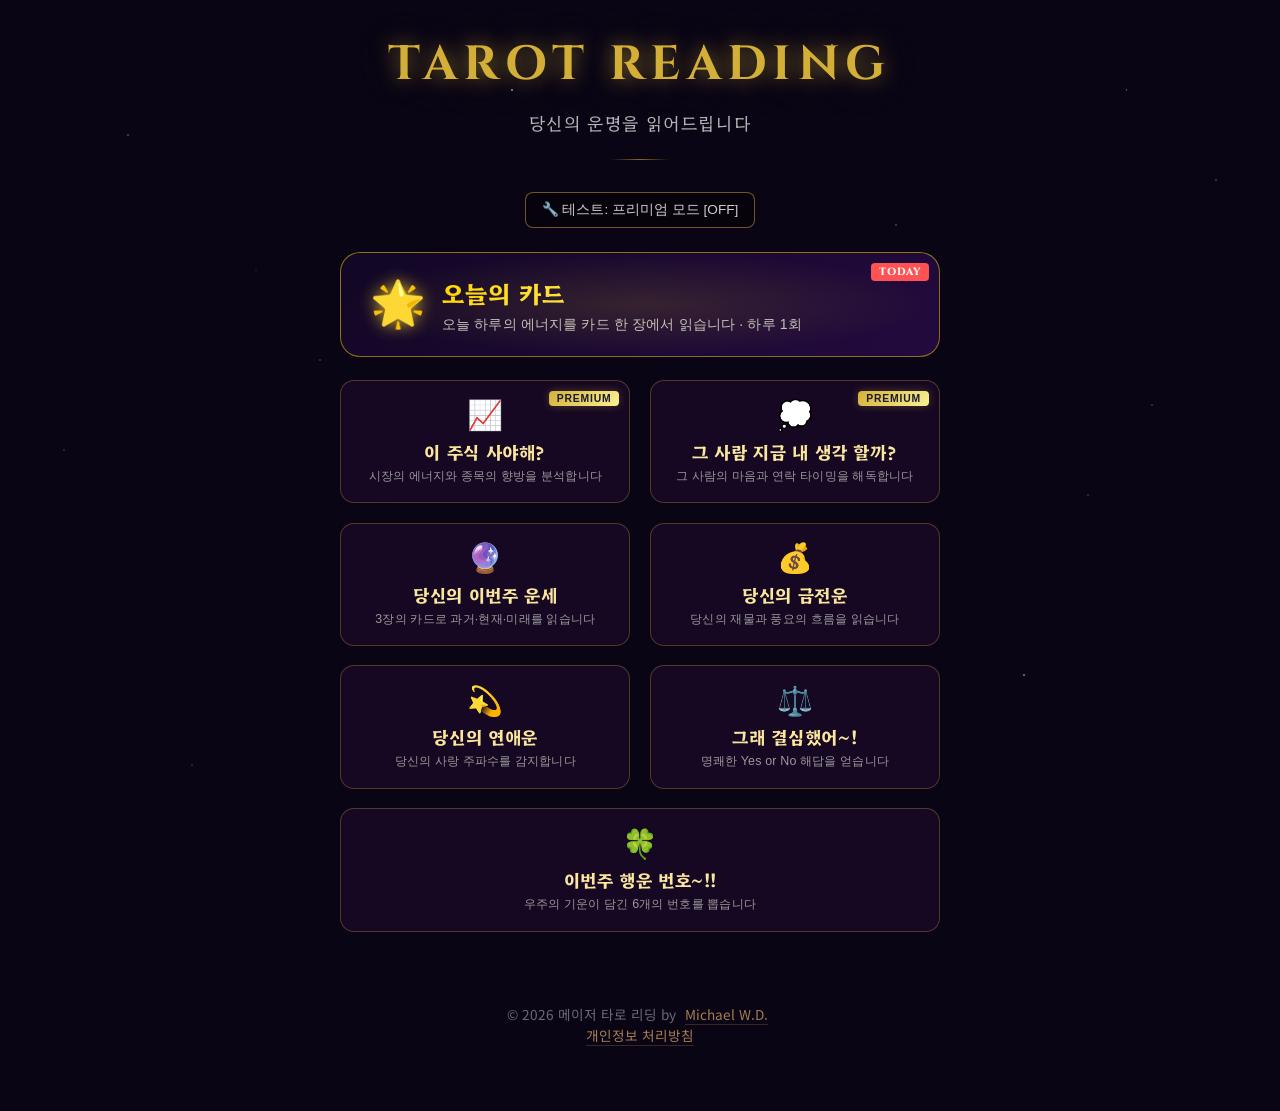
==== commit e10643f2: "Update index.html" ====
--- a/index.html
+++ b/index.html
@@ -604,4 +604,4 @@
 </body>
 
 
-</html>+</html>
--- a/css/style.css
+++ b/css/style.css
@@ -9,14 +9,14 @@
     --purple-glow: rgba(147, 51, 234, 0.4);
     
     /* 연애운 등급별 색상 */
-    --love-1: #00e676; /* 매우 좋다 */
+    --love-1: #00e676; /* 아주 좋다 */
     --love-2: #42a5f5; /* 좋다 */
     --love-3: #fdd835; /* 보통 */
     --love-4: #ff9800; /* 나쁘다 */
-    --love-5: #ef5350; /* 매우 나쁘다 */
-
-    /* 금전운 등급별 색상 (골드/실버 테마) */
-    --money-1: #ffea00; /* 매우 좋다 */
+    --love-5: #ef5350; /* 아주 나쁘다 */
+
+    /* 금전운 등급별 색상 (골드/앰버 테마) */
+    --money-1: #ffea00; /* 아주 좋다 */
     --money-2: #ffd600; /* 좋다 */
     --money-3: #ffc400; /* 보통 */
     --money-4: #ffab00; /* 주의 */
@@ -46,13 +46,11 @@
     color: var(--text-main);
     min-height: 100vh;
     overflow-x: hidden;
-    overscroll-behavior-y: none; /* 안드로이드 당겨서 새로고침 방지 및 화면 깜빡임 개선 */
-    -webkit-tap-highlight-color: transparent; /* 모바일 터치 시 발생하는 테두리 깜빡임 제거 */
+    overscroll-behavior-y: none; /* 안드로이드 당겨서 새로고침 방지 및 화면 깜빡임/떨림 개선 */
+    -webkit-tap-highlight-color: transparent; /* 모바일 터치 시 파란색 테두리 깜빡임 제거 */
     position: relative;
     display: flex;
     flex-direction: column;
-}
-
 }
 
 /* 텍스트 폰트 지정 */
@@ -78,7 +76,7 @@
     animation: move-twink-back 200s linear infinite;
     opacity: 0.3;
     will-change: background-position; /* 렌더링 성능 최적화 */
-    transform: translateZ(0); /* GPU 가속 강제 활성화로 깜빡임 개선 */
+    transform: translateZ(0); /* GPU 가속 강제 활성화 방지 깜빡임 개선 */
 }
 
 @keyframes move-twink-back {
@@ -86,7 +84,7 @@
     to {background-position: -10000px 5000px;}
 }
 
-/* 프리미엄 배경: 빛의 아우라 효과 */
+/* 프리미엄 은은한 빛의 오라 효과 */
 .premium-aura {
     display: none;
     position: fixed;
@@ -177,7 +175,65 @@
     margin-bottom: 1.5rem;
 }
 
-/* 마지막 버튼이 혼자 있을 경우 중앙 배치 (PC/태블릿) */
+.test-toggle-container {
+    text-align: center;
+    margin-bottom: 1.5rem;
+}
+
+.test-premium-btn {
+    font-size: 0.85rem;
+    padding: 0.5rem 1rem;
+    border: 1px solid rgba(212, 175, 55, 0.4);
+    background: rgba(0, 0, 0, 0.3);
+    color: #bbb;
+    border-radius: 8px;
+    cursor: pointer;
+    transition: all 0.3s ease;
+}
+
+.test-premium-btn:hover {
+    background: rgba(212, 175, 55, 0.1);
+    color: #fff;
+    border-color: var(--gold);
+}
+
+body.premium-mode .test-premium-btn {
+    background: rgba(255, 255, 255, 0.8);
+    color: #888;
+    border-color: rgba(197, 160, 40, 0.3);
+}
+
+body.premium-mode .test-premium-btn:hover {
+    background: #fff;
+    color: var(--gold-light);
+    border-color: var(--gold);
+}
+
+.mode-divider {
+    width: 60px;
+    height: 1px;
+    background: linear-gradient(to right, transparent, var(--gold), transparent);
+    margin: 1.5rem auto 2rem;
+    opacity: 0.6;
+}
+
+
+.mode-buttons {
+    display: grid;
+    grid-template-columns: repeat(2, 1fr);
+    gap: 1.2rem;
+    max-width: 600px;
+    margin: 0 auto;
+}
+
+
+@media (max-width: 480px) {
+    .mode-buttons {
+        grid-template-columns: 1fr;
+    }
+}
+
+/* 마지막 버튼이 혼자 남을 경우 중앙 배치 (PC/태블릿) */
 @media (min-width: 481px) {
     .mode-buttons .mode-btn:last-child:nth-child(odd) {
         grid-column: 1 / span 2;
@@ -200,6 +256,110 @@
     overflow: hidden;
 }
 
+.mode-btn::before {
+    content: '';
+    position: absolute;
+    top: 0; left: -100%;
+    width: 100%; height: 100%;
+    background: linear-gradient(90deg, transparent, rgba(212, 175, 55, 0.08), transparent);
+    transition: left 0.6s ease;
+}
+
+.mode-btn:hover::before {
+    left: 100%;
+}
+
+.mode-btn:hover {
+    border-color: var(--gold);
+    transform: translateY(-3px);
+    box-shadow: 0 8px 30px rgba(212, 175, 55, 0.2), 0 0 15px var(--purple-glow);
+}
+
+.mode-btn-icon {
+    font-size: 1.8rem;
+    margin-bottom: 0.15rem;
+}
+
+.mode-btn-title {
+    font-family: 'Hahmlet', serif;
+    color: var(--gold-light);
+    font-size: 1.1rem;
+    font-weight: 700;
+    letter-spacing: 0.04rem;
+}
+
+.mode-btn-desc {
+    color: #999;
+    font-size: 0.78rem;
+    letter-spacing: 0.01rem;
+}
+
+/* =============================================
+   카드 선택 화면
+   ============================================= */
+.reading-screen {
+    position: relative;
+    z-index: 1;
+    display: flex;
+    flex-direction: column;
+    min-height: 100vh;
+}
+
+.reading-screen.hidden {
+    display: none;
+}
+
+/* 헤더 영역 */
+.app-header {
+    text-align: center;
+    padding: 2rem 1rem 1rem;
+}
+
+.app-header h1 {
+    color: var(--gold);
+    font-size: 2.5rem;
+    letter-spacing: 0.2rem;
+    text-shadow: 0 0 15px rgba(212, 175, 55, 0.5);
+    margin-bottom: 0.5rem;
+}
+
+.app-header p {
+    font-size: 1rem;
+    color: #b3b3b3;
+    margin-bottom: 1rem;
+}
+
+.status-bar {
+    display: inline-flex;
+    align-items: center;
+    gap: 1.5rem;
+    padding: 0.5rem 1.5rem;
+    background: rgba(255, 255, 255, 0.05);
+    border: 1px solid rgba(212, 175, 55, 0.3);
+    border-radius: 20px;
+    font-weight: bold;
+    color: var(--gold-light);
+    box-shadow: 0 0 10px var(--purple-glow);
+}
+
+.btn-back-mode {
+    background: transparent;
+    color: #ffd700;
+    border: 1px solid rgba(255, 215, 0, 0.5);
+    padding: 0.3rem 0.8rem;
+    border-radius: 15px;
+    font-family: 'Hahmlet', serif;
+    font-size: 0.85rem;
+    cursor: pointer;
+    transition: all 0.3s ease;
+}
+
+.btn-back-mode:hover {
+    background: rgba(255, 215, 0, 0.2);
+    transform: translateY(-2px);
+    box-shadow: 0 3px 10px rgba(255, 215, 0, 0.3);
+}
+
 /* 카드 컨테이너 */
 .app-main {
     flex: 1;
@@ -224,41 +384,18 @@
     }
 }
 
-/* ========== 스프레드 패턴 공통 적용 (Result & Spread) ========== */
-
-/* 1. Arc (아치형) */
-.pattern-arc .tarot-card,
-.pattern-arc .daily-spread-card.deal-animate {
-    --offset: calc(var(--i) - 10.5);
-    transform: translateY(calc(var(--offset) * var(--offset) * 1.2px)) rotate(calc(var(--offset) * 2deg));
-    margin: 0 -8px;
-}
-
-/* 2. Wave (물결형) */
-.pattern-wave .tarot-card,
-.pattern-wave .daily-spread-card.deal-animate {
-    transform: translateY(calc(sin(var(--i) * 0.5) * 20px)) rotate(calc(cos(var(--i) * 0.5) * 5deg));
-    margin: 5px;
-}
-
-/* 3. Fan (부채꼴형) */
-.pattern-fan .tarot-card,
-.pattern-fan .daily-spread-card.deal-animate {
-    --dist: calc(var(--i) - 10.5);
-    transform: rotate(calc(var(--dist) * 3deg)) translateY(calc(abs(var(--dist)) * -2px));
-    transform-origin: bottom center;
-    margin: 0 -4px;
-}
-
-/* 4. Grid (격자형) */
-.pattern-grid .tarot-card,
-.pattern-grid .daily-spread-card.deal-animate {
-    margin: 5px;
-}
-.card-container.pattern-grid {
-    display: grid;
-    /* 기존 스타일 활용 */
-}
+/* 개별 카드 객체 (3D Flip 적용) */
+.tarot-card {
+    background-color: transparent;
+    aspect-ratio: 1 / 1.6;
+    perspective: 1000px;
+    cursor: pointer;
+    transition: transform 0.3s ease, filter 0.3s ease;
+}
+
+.tarot-card:hover {
+    transform: translateY(-5px);
+    filter: drop-shadow(0 5px 15px var(--gold));
 }
 
 .tarot-card.disabled {
@@ -398,6 +535,18 @@
     margin: auto;
 }
 
+body.premium-mode .glass-panel {
+    background: rgba(255, 255, 255, 0.88);
+    border-color: rgba(197, 160, 40, 0.3);
+    box-shadow: 0 10px 40px rgba(0, 0, 0, 0.08); /* 어두운 테마보다 부드러운 그림자 */
+    color: var(--text-main);
+}
+
+body.premium-mode .modal-title {
+    color: var(--gold-light);
+    text-shadow: 0 2px 4px rgba(0, 0, 0, 0.05);
+}
+
 .modal-overlay.active .glass-panel {
     transform: translateY(0) translateZ(0);
 }
@@ -670,16 +819,13 @@
 
 .love-advice {
     color: #d0d0d0;
-    font-size: 0.95rem;
-    line-height: 1.7;
-    font-style: italic;
 }
 
 .love-period-notice {
     margin-top: 0.9rem;
     font-size: 0.82rem;
     color: rgba(212, 175, 55, 0.6);
-    font-style: italic;
+    font-style: normal;
     letter-spacing: 0.02rem;
     text-align: center;
 }
@@ -841,9 +987,6 @@
 
 .money-advice {
     color: #d0d0d0;
-    font-size: 0.95rem;
-    line-height: 1.7;
-    font-style: italic;
 }
 
 .money-conclusion-text {
@@ -963,8 +1106,6 @@
 
 .yesno-advice {
     color: #d0d0d0;
-    font-size: 0.95rem;
-    line-height: 1.7;
 }
 
 .yesno-conclusion-text {
@@ -1483,9 +1624,6 @@
 
 .daily-advice {
     color: #d0d0d0;
-    font-size: 0.95rem;
-    line-height: 1.7;
-    font-style: italic;
 }
 
 .daily-conclusion-text {
@@ -1594,9 +1732,6 @@
     padding: 0.8rem 1rem;
     border-radius: 0 8px 8px 0;
     color: #ccc;
-    font-size: 0.9rem;
-    line-height: 1.7;
-    font-style: italic;
 }
 
 .premium-sub-section {
@@ -2035,10 +2170,16 @@
         -webkit-backdrop-filter: none !important;
         background: rgba(30, 11, 46, 0.95) !important;
     }
+    body.premium-mode .glass-panel {
+        background: rgba(255, 255, 255, 0.98) !important;
+    }
     .mode-btn {
         backdrop-filter: none !important;
         -webkit-backdrop-filter: none !important;
         background: rgba(30, 11, 46, 0.8) !important;
+    }
+    body.premium-mode .mode-btn {
+        background: rgba(255, 255, 255, 0.9) !important;
     }
     .love-rating-badge,
     .money-rating-badge,
@@ -2075,8 +2216,9 @@
     }
 }
 
-/* ========== "참 이 주식 사야해?" 분석 전용 스타일 ========== */
-#thinking-modal .thinking-panel {
+/* ========== "그 사람 지금 내 생각 할까?" 프리미엄 모달 스타일 ========== */
+#thinking-modal .thinking-panel,
+#yesno-ritual-modal .thinking-panel {
     width: 90%;
     max-width: 480px;
     background: linear-gradient(135deg, rgba(20, 10, 30, 0.95), rgba(40, 20, 50, 0.95));
@@ -2089,6 +2231,13 @@
     align-items: center;
     position: relative;
     overflow: hidden;
+}
+
+body.premium-mode #thinking-modal .thinking-panel,
+body.premium-mode #yesno-ritual-modal .thinking-panel {
+    background: linear-gradient(135deg, #ffffff, #fdfaf0);
+    border-color: rgba(197, 160, 40, 0.3);
+    box-shadow: 0 10px 40px rgba(197, 160, 40, 0.15);
 }
 
 .thinking-step {
@@ -2138,7 +2287,7 @@
     margin-top: 5px;
 }
 
-/* STEP 2: 아우라 (카운트다운) */
+/* STEP 2: 인트로 (카운트다운) */
 .countdown-container {
     position: relative;
     width: 120px;
@@ -2167,11 +2316,18 @@
     transition: stroke-dashoffset 1s linear;
 }
 
-#countdown-number {
+#countdown-number,
+#yesno-countdown-number {
     font-size: 3rem;
     color: var(--text-light);
     font-weight: bold;
     text-shadow: 0 0 10px rgba(255, 180, 200, 0.5);
+}
+
+body.premium-mode #countdown-number,
+body.premium-mode #yesno-countdown-number {
+    color: #8b5e5e;
+    text-shadow: 0 0 10px rgba(166, 124, 82, 0.2);
 }
 
 /* STEP 3: 카드 4장 2x2 그리드 */
@@ -2257,7 +2413,7 @@
     white-space: nowrap;
 }
 
-/* 시각화 컨테이너 */
+/* 시각화 요소 컨테이너 */
 .viz-container {
     background: rgba(0, 0, 0, 0.4);
     border-radius: 10px;
@@ -2281,7 +2437,7 @@
     line-height: 1.5;
 }
 
-/* 마음 온도 */
+/* 감정 온도계 */
 .temperature-gauge {
     width: 100%;
 }
@@ -2316,7 +2472,7 @@
     color: rgba(255,255,255,0.6);
 }
 
-/* 에너지 게이지 */
+/* 연락 에너지 게이지 */
 .energy-gauge {
     width: 100%;
     position: relative;
@@ -2406,3 +2562,788 @@
     from { opacity: 0; transform: translateY(5px); }
     to { opacity: 1; transform: translateY(0); }
 }
+
+/* =============================================
+   PREMIUM MODE THEME (ROSE IVORY & AURA) - 개편
+   ============================================= */
+
+body.premium-mode {
+    background-color: #fff9f6 !important; /* 산뜻한 로즈 아이보리 */
+    color: #4a3535; /* 딥 로즈 브라운 */
+}
+
+body.premium-mode .mode-title {
+    color: #a67c52; /* 로즈 골드 톤 */
+    text-shadow: 0 2px 10px rgba(166, 124, 82, 0.1);
+}
+
+body.premium-mode .mode-subtitle {
+    color: #8b7d7d;
+}
+
+/* 메인 메뉴 버튼 개편 (로즈 테마) */
+body.premium-mode .mode-btn {
+    background: rgba(255, 252, 250, 0.9);
+    border-color: rgba(166, 124, 82, 0.2);
+    box-shadow: 0 4px 15px rgba(166, 124, 82, 0.05);
+}
+
+body.premium-mode .mode-btn:hover {
+    background: #ffffff;
+    border-color: #a67c52;
+    box-shadow: 0 8px 25px rgba(166, 124, 82, 0.12);
+}
+
+body.premium-mode .mode-btn-title {
+    color: #8b5e5e; /* 산뜻한 로즈 톤 */
+}
+
+body.premium-mode .mode-btn-desc {
+    color: #6d5b5b;
+}
+
+/* 오늘의 카드 특별 버튼 프리미엄 대응 */
+body.premium-mode .daily-btn-special {
+    background: linear-gradient(135deg, #ffffff, #fff5f2);
+    border-color: #d4a373;
+    box-shadow: 0 10px 30px rgba(212, 163, 115, 0.15);
+}
+
+body.premium-mode .daily-btn-glow {
+    background: radial-gradient(ellipse at 50% 50%, rgba(212, 163, 115, 0.15), transparent 70%);
+}
+
+body.premium-mode .daily-desc {
+    color: #6d5b5b !important;
+}
+
+/* 결과 화면 및 모달 UI 개편 (Rose Ivory) */
+body.premium-mode .glass-panel {
+    background: rgba(255, 253, 252, 0.95) !important;
+    border-color: rgba(212, 163, 115, 0.3) !important;
+    box-shadow: 0 15px 50px rgba(166, 124, 82, 0.1) !important;
+}
+
+body.premium-mode .combined-desc-box,
+body.premium-mode .love-desc-box,
+body.premium-mode .money-desc-box,
+body.premium-mode .yesno-desc-box,
+body.premium-mode .daily-desc-box {
+    background: rgba(255, 255, 255, 0.6) !important;
+    border-color: rgba(166, 124, 82, 0.15) !important;
+    color: #4a3535;
+}
+
+body.premium-mode .res-desc,
+body.premium-mode .love-meaning,
+body.premium-mode .money-meaning,
+body.premium-mode .yesno-meaning,
+body.premium-mode .daily-message,
+body.premium-mode .love-advice, 
+body.premium-mode .money-advice, 
+body.premium-mode .daily-advice, 
+body.premium-mode .yesno-advice,
+body.premium-mode .premium-text-glow p,
+body.premium-mode .recap-text,
+body.premium-mode .viz-desc {
+    color: #2d1f1f !important; /* 더 선명한 가독성 */
+}
+
+body.premium-mode .love-advice-box,
+body.premium-mode .money-advice-box,
+body.premium-mode .yesno-advice-box,
+body.premium-mode .daily-advice-box {
+    background: rgba(212, 163, 115, 0.05);
+    border-color: rgba(212, 163, 115, 0.15);
+}
+
+/* Thinking 모드 (Rose Ivory 테마) */
+body.premium-mode .relation-btn {
+    background: white;
+    border-color: rgba(166, 124, 82, 0.15);
+    color: #4a3535;
+}
+
+body.premium-mode .relation-btn small {
+    color: #8b7d7d;
+}
+
+body.premium-mode .relation-btn:hover {
+    background: #fffafa;
+    border-color: #a67c52;
+    box-shadow: 0 5px 15px rgba(166, 124, 82, 0.1);
+}
+
+body.premium-mode .viz-container {
+    background: rgba(255, 255, 255, 0.7);
+    border: 1px solid rgba(166, 124, 82, 0.1);
+}
+
+body.premium-mode .viz-desc,
+body.premium-mode .temp-labels,
+body.premium-mode .tc-label {
+    color: #6d5b5b;
+}
+
+body.premium-mode .energy-text {
+    color: #4a3535;
+}
+
+body.premium-mode .action-btn {
+    background: white;
+    box-shadow: 0 2px 8px rgba(166, 124, 82, 0.05);
+}
+
+body.premium-mode .action-btn.active {
+    background: rgba(166, 124, 82, 0.1);
+    border-color: #a67c52;
+    color: #8b5e5e;
+}
+
+/* 라벨 스타일 (로즈 골드) */
+body.premium-mode .premium-label,
+body.premium-mode .viz-title,
+body.premium-mode .recap-pos-label,
+body.premium-mode .recap-title,
+body.premium-mode .love-advice-label,
+body.premium-mode .money-advice-label,
+body.premium-mode .yesno-advice-label,
+body.premium-mode .daily-advice-label {
+    color: #8b5e5e !important;
+}
+
+/* 프리미엄 모드 결론 및 하단 텍스트 가독성 보호 (노란색 계열 제거) */
+body.premium-mode .conclusion-text,
+body.premium-mode .love-conclusion-text,
+body.premium-mode .money-conclusion-text,
+body.premium-mode .yesno-conclusion-text,
+body.premium-mode .daily-conclusion-text,
+body.premium-mode .lotto-conclusion-text {
+    color: #a67c52 !important; /* 가독성 높은 차분한 로즈 골드/브라운 */
+    text-shadow: none !important;
+}
+
+body.premium-mode .premium-text-glow {
+    background: rgba(212, 163, 115, 0.06);
+    border-left-color: #a67c52;
+}
+
+/* 처음으로 버튼 (로즈 테마) */
+body.premium-mode .btn-back-mode {
+    background: #fff;
+    color: #8b5e5e;
+    border: 1px solid #d4a373;
+    box-shadow: 0 2px 8px rgba(166, 124, 82, 0.1);
+}
+
+body.premium-mode .btn-back-mode:hover {
+    background: #fffafa;
+    border-color: #8b5e5e;
+}
+
+/* 푸터 및 상세 정보 (중앙 정렬 및 가독성 강화) */
+.app-footer-info {
+    text-align: center;
+    padding: 2.5rem 1rem 4rem;
+    color: rgba(255, 255, 255, 0.4);
+    font-size: 0.85rem;
+    line-height: 1.6;
+    width: 100%;
+}
+
+.footer-link-author, .footer-link-privacy {
+    color: #a67c52; /* 선명한 로즈 골드 브라운 */
+    text-decoration: none;
+    border-bottom: 1px solid rgba(166, 124, 82, 0.3);
+    transition: all 0.3s;
+    margin: 0 5px;
+}
+
+.footer-link-author:hover, .footer-link-privacy:hover {
+    color: var(--gold);
+    border-color: var(--gold);
+}
+
+body.premium-mode .app-footer-info { 
+    color: #9a8a8a; 
+    text-align: center;
+}
+body.premium-mode .footer-link-author { color: #8b5e5e; border-color: rgba(139, 94, 94, 0.3); }
+body.premium-mode .footer-link-privacy { color: #6d5b5b; }
+
+/* 상태바 및 헤더 */
+body.premium-mode .status-bar {
+    background: rgba(255, 253, 252, 0.9);
+    border-color: rgba(166, 124, 82, 0.3);
+    color: #8b5e5e;
+}
+
+body.premium-mode .card-name-label {
+    background: rgba(255, 255, 255, 0.96);
+    color: #8b5e5e;
+    border-top: 1px solid rgba(166, 124, 82, 0.5);
+}
+
+/* 프리미엄 전용 텍스트 레이아웃 */
+.premium-text-glow {
+    position: relative;
+    padding: 1.2rem;
+    background: rgba(255, 255, 255, 0.05);
+    border-radius: 12px;
+    border-left: 4px solid var(--gold);
+    margin: 1.2rem 0;
+    box-shadow: 0 4px 15px rgba(0,0,0,0.1);
+}
+
+body.premium-mode .premium-text-glow {
+    background: rgba(197, 160, 40, 0.05);
+    box-shadow: 0 4px 20px rgba(197, 160, 40, 0.08);
+}
+
+.premium-label {
+    font-size: 0.75rem;
+    font-weight: 700;
+    color: var(--gold);
+    margin-bottom: 0.6rem;
+    letter-spacing: 0.1rem;
+    display: block;
+    text-transform: uppercase;
+}
+
+body.premium-mode .btn-primary {
+    background: linear-gradient(135deg, #c5a028, #8b6b10);
+    color: white;
+    box-shadow: 0 4px 15px rgba(197, 160, 40, 0.2);
+}
+
+body.premium-mode .day.active {
+    background: var(--gold);
+    color: white;
+    box-shadow: 0 0 15px rgba(197, 160, 40, 0.4);
+}
+
+/* 배지 스타일 */
+.daily-badge, .premium-badge {
+    position: absolute;
+    top: 10px;
+    right: 10px;
+    font-size: 0.65rem;
+    font-weight: 800;
+    padding: 2px 8px;
+    border-radius: 4px;
+    letter-spacing: 0.05rem;
+}
+
+.daily-badge {
+    background: #ff5252;
+    color: white;
+}
+
+.premium-badge {
+    background: linear-gradient(135deg, #d4af37, #f9f295);
+    color: #1a1a2e;
+    box-shadow: 0 0 10px rgba(212, 175, 55, 0.3);
+}
+
+body.premium-mode .daily-badge {
+    background: #e67e22;
+    box-shadow: 0 2px 8px rgba(230, 126, 34, 0.2);
+}
+
+body.premium-mode .premium-badge {
+    background: linear-gradient(135deg, #c5a028, #fbe69e);
+    color: #3d3b38;
+}
+
+/* =============================================
+   결과 리딩 텍스트 스타일 통합 (Typography Standard)
+   ============================================= */
+.res-desc, .res-desc *,
+.love-meaning, .love-meaning *,
+.money-meaning, .money-meaning *,
+.yesno-meaning, .yesno-meaning *,
+.daily-message, .daily-message *,
+.love-advice, .love-advice *,
+.money-advice, .money-advice *,
+.daily-advice, .daily-advice *,
+.yesno-advice, .yesno-advice *,
+.premium-text-glow p, .premium-text-glow p *,
+.recap-text, .recap-text *,
+.viz-desc, .viz-desc * {
+    font-size: 1.1rem !important; /* 전체 본문 크기 통일 */
+    line-height: 1.8 !important;
+    word-break: keep-all;
+    font-family: 'Noto Sans KR', sans-serif !important;
+    font-style: normal !important; /* 기울임꼴 완전 제거 */
+}
+
+/* 기본 이탤릭 태그 강제 초기화 */
+i, em, cite, address, dfn {
+    font-style: normal !important;
+}
+
+/* 프리미엄 모드에서의 본문 색상 통합 */
+body.premium-mode .res-desc,
+body.premium-mode .love-meaning,
+body.premium-mode .money-meaning,
+body.premium-mode .yesno-meaning,
+body.premium-mode .daily-message,
+body.premium-mode .love-advice, 
+body.premium-mode .money-advice, 
+body.premium-mode .daily-advice, 
+body.premium-mode .yesno-advice,
+body.premium-mode .premium-text-glow p,
+body.premium-mode .recap-text,
+body.premium-mode .viz-desc {
+    color: #222 !important;
+    font-weight: 500;
+}
+
+/* 보조 정보 및 시스템 텍스트 */
+.thinking-bottom-desc,
+.restart-caution,
+.love-period-notice {
+    font-size: 0.95rem !important;
+    line-height: 1.7 !important;
+    font-style: normal !important;
+    color: rgba(255, 255, 255, 0.4);
+}
+
+body.premium-mode .thinking-bottom-desc,
+body.premium-mode .restart-caution {
+    color: #888 !important;
+}
+
+body.premium-mode .love-period-notice {
+    color: #8b6b10 !important;
+    opacity: 0.7;
+}
+
+/* 결과 헤더/라벨 스타일 통합 */
+.premium-label,
+.viz-title,
+.recap-pos-label,
+.recap-title,
+.love-advice-label,
+.money-advice-label,
+.yesno-advice-label,
+.daily-advice-label {
+    font-size: 0.85rem !important;
+    font-weight: 800 !important;
+    letter-spacing: 0.1rem;
+    margin-bottom: 0.8rem;
+    display: block;
+    text-transform: uppercase;
+}
+
+body.premium-mode .premium-label,
+body.premium-mode .viz-title,
+body.premium-mode .recap-pos-label,
+body.premium-mode .recap-title {
+    color: #8b6b10 !important;
+}
+
+/* 카드 이름 스타일 통합 */
+.love-card-name,
+.money-card-name,
+.yesno-card-name,
+.daily-card-name,
+.recap-card-name {
+    font-size: 1.3rem !important;
+    font-weight: 700 !important;
+    font-family: 'Hahmlet', serif;
+    margin-bottom: 1rem;
+}
+
+body.premium-mode .love-card-name,
+body.premium-mode .money-card-name,
+body.premium-mode .yesno-card-name,
+body.premium-mode .daily-card-name,
+body.premium-mode .recap-card-name {
+    color: #1a1a1a !important;
+}
+
+/* 기존 스타일들 하단 보완 */
+
+.recap-item {
+    background: rgba(255, 255, 255, 0.03);
+    border-radius: 12px;
+    padding: 1.2rem;
+    border-left: 3px solid rgba(212, 175, 55, 0.4);
+    transition: all 0.3s ease;
+}
+
+body.premium-mode .recap-item {
+    background: rgba(197, 160, 40, 0.03);
+    border-color: var(--gold);
+}
+
+.recap-header {
+    display: flex;
+    justify-content: space-between;
+    align-items: center;
+    margin-bottom: 0.8rem;
+    border-bottom: 1px solid rgba(255, 255, 255, 0.1);
+    padding-bottom: 0.5rem;
+}
+
+body.premium-mode .recap-header {
+    border-bottom-color: rgba(197, 160, 40, 0.1);
+}
+
+.recap-pos-label {
+    font-size: 0.7rem;
+    font-weight: 800;
+    color: var(--gold);
+    letter-spacing: 0.1rem;
+}
+
+.recap-card-name {
+    font-size: 0.9rem;
+    font-weight: 700;
+    color: #fff;
+    font-family: 'Hahmlet', serif;
+}
+
+body.premium-mode .recap-card-name {
+    color: var(--gold-light);
+}
+
+.recap-title {
+    font-size: 1rem;
+    font-weight: 700;
+    color: var(--gold-light);
+    margin-bottom: 0.6rem;
+}
+
+body.premium-mode .recap-title {
+    color: #333;
+}
+
+.recap-text {
+    font-size: 0.9rem;
+    line-height: 1.7;
+    color: rgba(255, 255, 255, 0.8);
+    word-break: keep-all;
+}
+
+body.premium-mode .recap-text {
+    color: #555;
+}
+
+/* 프리미엄 전용 해석 텍스트 가독성 최적화 (Ivory 테마) */
+body.premium-mode .premium-label {
+    color: #8b6b10;
+    font-weight: 800;
+    text-shadow: none;
+}
+
+body.premium-mode .premium-text-glow {
+    background: rgba(197, 160, 40, 0.08);
+    border-left-color: #8b6b10;
+}
+
+body.premium-mode .premium-text-glow p {
+    color: #222 !important;
+    font-weight: 500;
+    line-height: 1.8;
+}
+
+/* 등급 배지 고대비 스타일 (Ivory 테마용) */
+body.premium-mode .love-rating-badge,
+body.premium-mode .money-rating-badge,
+body.premium-mode .yesno-rating-badge,
+body.premium-mode .daily-rating-badge {
+    background: #fff !important;
+    box-shadow: 0 4px 12px rgba(0,0,0,0.05) !important;
+    animation: none !important; /* 가독성을 위해 애니메이션 중지 */
+}
+
+/* 연애운/금전운/데일리 배지 색상 오버라이드 (1-5) */
+body.premium-mode .rating-1 { color: #008a4c !important; border-color: #008a4c !important; background: rgba(0, 138, 76, 0.05) !important; }
+body.premium-mode .rating-2 { color: #1976d2 !important; border-color: #1976d2 !important; background: rgba(25, 118, 210, 0.05) !important; }
+body.premium-mode .rating-3 { color: #8b6b10 !important; border-color: #8b6b10 !important; background: rgba(139, 107, 16, 0.05) !important; }
+body.premium-mode .rating-4 { color: #e65100 !important; border-color: #e65100 !important; background: rgba(230, 81, 0, 0.05) !important; }
+body.premium-mode .rating-5 { color: #c62828 !important; border-color: #c62828 !important; background: rgba(198, 40, 40, 0.05) !important; }
+
+/* Yes/No 전용 고대비 */
+body.premium-mode .rating-yes { color: #008a4c !important; border-color: #008a4c !important; background: rgba(0, 138, 76, 0.05) !important; }
+body.premium-mode .rating-no  { color: #c62828 !important; border-color: #c62828 !important; background: rgba(198, 40, 40, 0.05) !important; }
+
+/* 프리미엄 인라인 배지 (결과창 제목 옆) */
+.premium-inline-badge {
+    display: inline-block;
+    font-family: 'Cinzel', serif;
+    font-size: 0.6rem;
+    font-weight: 800;
+    padding: 1px 6px;
+    border-radius: 4px;
+    background: linear-gradient(135deg, #d4af37, #f9f295);
+    color: #1a1a2e;
+    margin-left: 8px;
+    vertical-align: middle;
+    letter-spacing: 0.05rem;
+    box-shadow: 0 0 8px rgba(212, 175, 55, 0.4);
+    pointer-events: none;
+    line-height: normal;
+}
+
+body.premium-mode .premium-inline-badge {
+    background: linear-gradient(135deg, #a67c52, #e6c89c);
+    color: #fff;
+    box-shadow: 0 2px 6px rgba(166, 124, 82, 0.2);
+}
+
+/* 안내 문구 및 버튼 가독성 개선 (Rose Ivory 테마 대응) */
+.thinking-bottom-desc {
+    text-align: center;
+    color: rgba(255, 255, 255, 0.4);
+    font-size: 0.85rem;
+    margin-top: 25px;
+    word-break: keep-all;
+}
+
+body.premium-mode .thinking-bottom-desc {
+    color: #888;
+    font-weight: 500;
+}
+
+/* 프리미엄 모드 처음으로 버튼(btn-back-mode) 가독성 강화 */
+body.premium-mode .btn-back-mode {
+    background: #fff;
+    color: #8b6b10;
+    border: 1px solid #c5a028;
+    box-shadow: 0 2px 8px rgba(197, 160, 40, 0.1);
+    font-weight: 700;
+}
+
+body.premium-mode .btn-back-mode:hover {
+    background: #fdfaf0;
+    border-color: #8b6b10;
+    box-shadow: 0 4px 12px rgba(197, 160, 40, 0.2);
+    transform: translateY(-2px);
+}
+
+/* 기타 결과 모달의 주의사항 문구(restart-caution) 가독성 */
+.restart-caution {
+    color: rgba(255, 255, 255, 0.4);
+    font-size: 0.8rem;
+    line-height: 1.6;
+    margin-top: 1.5rem;
+}
+
+body.premium-mode .restart-caution {
+    color: #999;
+}
+
+/* ============================================================ */
+/* 주식 타로 리딩 전용 스타일 (Stock Tarot Reading) */
+/* ============================================================ */
+
+.stock-result-area {
+    margin-top: 2.5rem;
+    padding: 1.5rem;
+    background: rgba(20, 25, 45, 0.6);
+    border: 1px solid rgba(212, 175, 55, 0.3);
+    border-radius: 16px;
+    animation: fade-in-up 1s ease-out forwards;
+    box-shadow: 0 10px 30px rgba(0, 0, 0, 0.5);
+}
+
+body.premium-mode .stock-result-area {
+    background: rgba(255, 255, 255, 0.8);
+    border: 1px solid rgba(197, 160, 40, 0.2);
+    box-shadow: 0 10px 30px rgba(197, 160, 40, 0.1);
+}
+
+.stock-disclaimer {
+    font-size: 0.8rem;
+    line-height: 1.4;
+    padding: 0.8rem;
+    background: rgba(0, 0, 0, 0.3);
+    border-radius: 8px;
+    color: #ffab91;
+    margin-bottom: 2rem;
+    text-align: center;
+    border: 1px dashed rgba(255, 171, 145, 0.4);
+}
+
+body.premium-mode .stock-disclaimer {
+    background: #fff5f2;
+    color: #d84315;
+    border: 1px dashed #ffab91;
+}
+
+.stock-pos-item {
+    margin-bottom: 2.5rem;
+    padding-bottom: 1.5rem;
+    border-bottom: 1px solid rgba(255, 255, 255, 0.05);
+}
+
+.stock-pos-item:last-child {
+    border-bottom: none;
+    margin-bottom: 0;
+}
+
+.stock-pos-header {
+    display: flex;
+    justify-content: space-between;
+    align-items: center;
+    margin-bottom: 1rem;
+}
+
+.stock-pos-label {
+    font-size: 0.9rem;
+    font-weight: bold;
+    color: var(--gold);
+    letter-spacing: 0.5px;
+    text-transform: uppercase;
+}
+
+.stock-pos-text {
+    font-size: 1rem;
+    line-height: 1.7;
+    color: var(--text-main);
+    word-break: keep-all;
+}
+
+/* 1. 시장 에너지 - 배지 */
+.stock-badge {
+    padding: 0.3rem 0.8rem;
+    border-radius: 20px;
+    font-size: 0.8rem;
+    font-weight: bold;
+    color: white;
+    text-shadow: 0 1px 2px rgba(0,0,0,0.3);
+}
+
+.stock-badge.green { background: linear-gradient(135deg, #00c853, #64dd17); box-shadow: 0 0 10px rgba(0, 200, 83, 0.3); }
+.stock-badge.red { background: linear-gradient(135deg, #ff1744, #d50000); box-shadow: 0 0 10px rgba(255, 23, 68, 0.3); }
+.stock-badge.yellow { background: linear-gradient(135deg, #ffab00, #ffd600); color: #333; }
+.stock-badge.gray { background: linear-gradient(135deg, #607d8b, #455a64); }
+
+/* 2. 종목 에너지 - 온도계 */
+.stock-temp-label {
+    font-family: 'Cinzel', serif;
+    font-size: 1.2rem;
+    font-weight: bold;
+    color: var(--gold);
+}
+
+.thermometer-container {
+    height: 12px;
+    background: rgba(255, 255, 255, 0.1);
+    border-radius: 10px;
+    overflow: hidden;
+    margin-bottom: 1rem;
+    border: 1px solid rgba(255, 255, 255, 0.05);
+}
+
+.thermometer-bar {
+    height: 100%;
+    width: 0%; /* JS에서 동적 변경 */
+    background: linear-gradient(to right, #2979ff, #ffea00, #ff1744);
+    border-radius: 10px;
+    transition: width 1.5s cubic-bezier(0.34, 1.56, 0.64, 1);
+}
+
+/* 3. 투자자 심리 - 게이지 & 액션 */
+.stock-action-badge {
+    padding: 0.4rem 1rem;
+    border-radius: 4px;
+    font-size: 0.85rem;
+    font-weight: 800;
+    color: white;
+    letter-spacing: 1px;
+}
+
+.stock-action-badge.buy { background: #00c853; box-shadow: 0 0 15px rgba(0, 200, 83, 0.5); }
+.stock-action-badge.sell { background: #ff1744; box-shadow: 0 0 15px rgba(255, 23, 68, 0.5); }
+.stock-action-badge.hold { background: #2979ff; box-shadow: 0 0 15px rgba(41, 121, 255, 0.5); }
+.stock-action-badge.wait { background: #ffea00; color: #333; box-shadow: 0 0 15px rgba(255, 234, 0, 0.5); }
+
+.gauge-container {
+    height: 6px;
+    background: rgba(255, 255, 255, 0.05);
+    border-radius: 5px;
+    overflow: hidden;
+    margin-bottom: 1rem;
+    position: relative;
+}
+
+.gauge-bar {
+    position: absolute;
+    height: 100%;
+    left: 40%; width: 20%; /* JS에서 min/max 적용 */
+    background: var(--gold);
+    box-shadow: 0 0 10px var(--gold);
+    border-radius: 5px;
+    transition: all 1.5s ease-out;
+}
+
+/* 최종 결론 영역 */
+.stock-final-verdict {
+    display: flex;
+    flex-direction: column;
+    align-items: center;
+    padding: 2rem 1rem;
+    margin-bottom: 2rem;
+    background: linear-gradient(135deg, rgba(255, 215, 0, 0.05), rgba(255, 255, 255, 0.02));
+    border-radius: 20px;
+    border: 1px solid rgba(212, 175, 55, 0.2);
+    text-align: center;
+    animation: fade-in-up 0.8s ease-out forwards;
+}
+
+.verdict-image-wrapper {
+    width: 225px; /* 1.5배 확대 조정 */
+    height: 225px;
+    margin-bottom: 1.5rem;
+    border-radius: 50%;
+    overflow: hidden;
+    box-shadow: 0 0 30px rgba(0,0,0,0.5);
+    border: 3px solid var(--gold);
+    background: #000;
+}
+
+.verdict-image-wrapper img {
+    width: 100%;
+    height: 100%;
+    object-fit: cover;
+}
+
+.stock-verdict-main {
+    font-family: 'Cinzel', serif;
+    font-size: 2.2rem;
+    font-weight: 900;
+    margin-bottom: 0.5rem;
+    letter-spacing: 3px;
+}
+
+.stock-verdict-sub {
+    font-size: 1rem;
+    color: var(--text-main);
+    font-weight: 500;
+    word-break: keep-all;
+    opacity: 0.9;
+    max-width: 280px;
+    line-height: 1.6;
+}
+
+/* 액션별 전용 클래스 */
+.verdict-buy .stock-verdict-main { color: #00c853; text-shadow: 0 0 15px rgba(0, 200, 83, 0.4); }
+.verdict-sell .stock-verdict-main { color: #ff1744; text-shadow: 0 0 15px rgba(255, 23, 68, 0.4); }
+.verdict-hold .stock-verdict-main { color: #2979ff; text-shadow: 0 0 15px rgba(41, 121, 255, 0.4); }
+.verdict-wait .stock-verdict-main { color: #ffab00; text-shadow: 0 0 15px rgba(255, 171, 0, 0.4); }
+
+/* 모달 아우라 효과 클래스 */
+.glow-buy { box-shadow: 0 0 60px rgba(0, 200, 83, 0.15) !important; border-color: rgba(0, 200, 83, 0.3) !important; }
+.glow-sell { box-shadow: 0 0 60px rgba(255, 23, 68, 0.15) !important; border-color: rgba(255, 23, 68, 0.3) !important; }
+.glow-hold { box-shadow: 0 0 60px rgba(41, 121, 255, 0.1) !important; border-color: rgba(41, 121, 255, 0.2) !important; }
+.glow-wait { box-shadow: 0 0 60px rgba(255, 171, 0, 0.1) !important; border-color: rgba(255, 171, 0, 0.2) !important; }
+
+body.premium-mode .stock-final-verdict {
+    background: rgba(166, 124, 82, 0.03);
+    border-color: rgba(166, 124, 82, 0.15);
+}
+
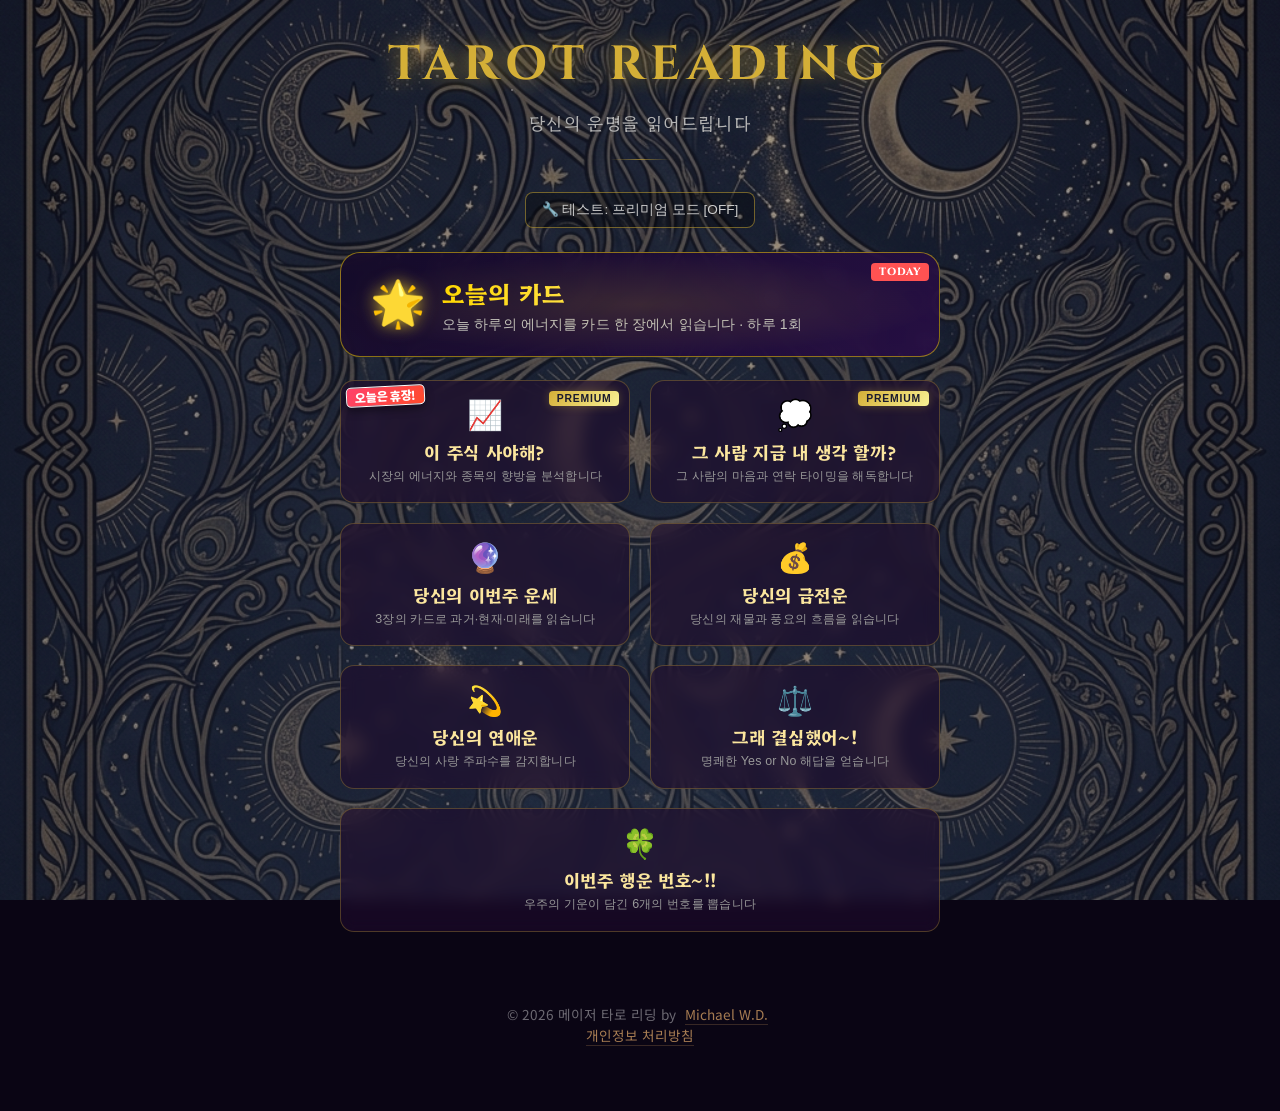
==== commit d29fa6a1: "Update index.html" ====
--- a/index.html
+++ b/index.html
@@ -3,7 +3,7 @@
 
 <head>
     <meta charset="UTF-8">
-    <meta name="viewport" content="width=device-width, initial-scale=1.0">
+    <meta name="viewport" content="width=device-width, initial-scale=1.0, viewport-fit=cover">
     <title>메이저 타로 리딩</title>
     <meta name="description" content="22장의 메이저 아르카나로 당신의 이번주 운세와 연애운을 확인하세요.">
     <!-- 폰트 로드: Cinzel(영문/숫자, 신비로운 느낌), Noto Sans KR(한글 본문) -->
@@ -540,18 +540,7 @@
         </div>
     </div>
 
-    <!-- ========== 광고 팝업 (3회마다 표시) ========== -->
-    <div id="ad-overlay" class="modal-overlay" style="z-index:200;">
-        <div class="ad-panel glass-panel">
-            <div class="ad-label">광고</div>
-            <!-- 실제 AdSense/AdMob 광고 코드가 여기 들어갑니다 -->
-            <div class="ad-placeholder">
-                <div class="ad-placeholder-icon">📱</div>
-                <div class="ad-placeholder-text">광고 영역</div>
-            </div>
-            <button id="btn-ad-close" class="btn-primary" style="margin-top:1rem;">계속하기</button>
-        </div>
-    </div>
+
 
     <!-- ========== 프리미엄 안내 팝업 (준비 중) ========== -->
     <div id="premium-info-overlay" class="modal-overlay" style="z-index:200;">
@@ -560,14 +549,17 @@
             <div class="premium-coming-soon-badge">🚧 준비 중</div>
             <p style="color:#ccc; margin-bottom:1.5rem; font-size:0.95rem; line-height:1.8;">
                 타로 카드의 더 깊고 구체적인 의미를<br>상세하게 풀어드리는 프리미엄 기능입니다.<br><br>
-                <span style="color:rgba(212,175,55,0.9); font-size:0.92rem; font-weight:bold;">월 1,500원, 커피 한 잔도 안 되는 가격으로<br>매일 깊이 있는 우주의 조언을 만나보세요.</span>
+                <span style="color:rgba(212,175,55,0.9); font-size:0.92rem; font-weight:bold;">
+                    수익보다는 서비스의 고결한 품질을<br>유지하기 위한 아주 작은 정성입니다.<br>
+                    월 1,000원으로 당신의 미래를<br>더 선명하게 비춰보세요.
+                </span>
             </p>
             <div class="premium-features">
                 <div class="premium-feature-item">✨ 프리미엄 메뉴 리딩 활성화</div>
                 <div class="premium-feature-item">✨ 모든 메뉴들의 심층 해석 제공</div>
                 <div class="premium-feature-item">✨ 광고 없는 쾌적한 사용 환경</div>
             </div>
-            <p style="color:rgba(212,175,55,0.9); font-size:1.1rem; font-weight:bold; margin:1.2rem 0 0.5rem;">₩1,500 / 월</p>
+            <p style="color:rgba(212,175,55,0.9); font-size:1.1rem; font-weight:bold; margin:1.2rem 0 0.5rem;">₩1,000 / 월</p>
             <p style="color:#888; font-size:0.8rem; margin-bottom:1.5rem;">* 정기 구독 시 모든 프리미엄 혜택을 즉시 이용 가능합니다</p>
             <button class="btn-back-mode" style="width:100%; padding:0.8rem;" onclick="closePremiumInfo()">확인했습니다</button>
         </div>
--- a/css/style.css
+++ b/css/style.css
@@ -1,6 +1,7 @@
 /* 기본 설정 */
 :root {
     --bg-dark: #0a0514;
+    --bg-darker: #05060a;
     --gold: #d4af37;
     --gold-light: #fbe69e;
     --text-main: #e2e2e2;
@@ -27,12 +28,13 @@
 
 /* 프리미엄 모드 (아이보리/화이트 테마) 전역 변수 */
 body.premium-mode {
-    --bg-dark: #fbf9f4; /* 아이보리 베이스 */
-    --gold: #c5a028;    /* 조금 더 진한 골드 포인트 */
-    --gold-light: #8b6b10; /* 다크 골드 (텍스트용) */
-    --text-main: #3d3b38;  /* 다크 그레이 텍스트 */
-    --purple-deep: #ffffff; /* 순백색 */
+    --bg-dark: #fdfaf0; /* 확실한 아이보리 베이스 */
+    --gold: #c5a028;    
+    --gold-light: #8b6b10; 
+    --text-main: #3d3b38;  
+    --purple-deep: #ffffff; 
     --purple-glow: rgba(197, 160, 40, 0.15);
+    background-color: #fdfaf0 !important; /* 배경색 강제 고정 */
 }
 
 * {
@@ -66,9 +68,17 @@
     z-index: -2;
 }
 .stars {
-    background: #000 url('https://www.transparenttextures.com/patterns/stardust.png') repeat top center;
+    position: fixed;
+    top: 0;
+    left: 0;
+    width: 100%;
+    height: 100%;
+    min-height: -webkit-fill-available; /* iOS/모바일 브라우저 주소창 대응 */
     z-index: -2;
-    transform: translateZ(0); /* GPU 가속 활성화로 깜빡임 방지 */
+    transform: translate3d(0, 0, 0); /* GPU 가속 및 레이어 분리 강제 */
+    backface-visibility: hidden;
+    perspective: 1000px;
+    pointer-events: none;
 }
 .twinkling {
     background: transparent url('https://www.transparenttextures.com/patterns/twinkle-twinkle.png') repeat top center;
@@ -97,15 +107,12 @@
     transition: opacity 1.5s ease;
 }
 
+/* 레거시 오라 효과 비활성화 (아르누보 배경으로 통합) */
 body.premium-mode .premium-aura {
-    display: block;
-    opacity: 1;
-}
-
-body.premium-mode .stars,
-body.premium-mode .twinkling {
     display: none;
 }
+
+/* 레거시 배경 숨김 코드 삭제 (아르누보 배경 적용을 위해 해제) */
 
 .aura-layer {
     position: absolute;
@@ -167,12 +174,23 @@
     margin-bottom: 0.8rem;
 }
 
+/* 프리미엄 모드 제목 가독성 강화 */
+body.premium-mode .mode-title {
+    color: #4a3728 !important; /* 깊이감 있는 앤틱 커피 색상 */
+    text-shadow: 0 1px 2px rgba(0,0,0,0.1) !important;
+}
+
 .mode-subtitle {
     font-family: 'Hahmlet', serif;
     color: #b3b3b3;
     font-size: 1.1rem;
     letter-spacing: 0.1rem;
     margin-bottom: 1.5rem;
+}
+
+body.premium-mode .mode-subtitle {
+    color: #6d5a4a !important;
+    font-weight: 700;
 }
 
 .test-toggle-container {
@@ -535,6 +553,13 @@
     margin: auto;
 }
 
+@media (max-width: 480px) {
+    .glass-panel {
+        padding: 1.2rem 1rem;
+        width: 95%;
+    }
+}
+
 body.premium-mode .glass-panel {
     background: rgba(255, 255, 255, 0.88);
     border-color: rgba(197, 160, 40, 0.3);
@@ -556,6 +581,14 @@
     font-size: 2rem;
     margin-bottom: 2rem;
     text-shadow: 0 0 10px rgba(212, 175, 55, 0.5);
+    word-break: keep-all;
+}
+
+@media (max-width: 480px) {
+    .modal-title {
+        font-size: 1.4rem;
+        margin-bottom: 1.2rem;
+    }
 }
 
 /* =============================================
@@ -572,6 +605,16 @@
     display: flex;
     justify-content: center;
     gap: 10px;
+}
+
+@media (max-width: 480px) {
+    .cards-display {
+        gap: 2vw;
+        padding: 0;
+        width: 100%;
+        justify-content: center;
+        box-sizing: border-box;
+    }
 }
 
 @media (min-width: 768px) {
@@ -599,6 +642,17 @@
     font-size: 0.85rem;
     color: #aaa;
     font-weight: normal;
+}
+
+@media (max-width: 480px) {
+    .slot-title-mini {
+        font-size: 0.85rem;
+        margin-bottom: 0.4rem;
+    }
+    .slot-title-mini span {
+        font-size: 0.7rem;
+        display: block;
+    }
 }
 
 .combined-desc-box {
@@ -667,6 +721,14 @@
     transform: translateZ(0); /* 이미지 렌더링 깜빡임 방지 */
     backface-visibility: hidden; /* 이미지 렌더링 깜빡임 방지 */
     -webkit-backface-visibility: hidden;
+}
+
+@media (max-width: 480px) {
+    .res-card-wrapper {
+        width: 27vw; /* 3장 배열 시 화면 너비에 맞춰 유동적으로 조절 */
+        height: calc(27vw * 1.6);
+        margin-bottom: 0.8rem;
+    }
 }
 
 .res-card-wrapper img {
@@ -1178,28 +1240,60 @@
 }
 
 .lotto-balls-spinner.spinning {
-    animation: spinCylinder 1.5s cubic-bezier(0.68, -0.55, 0.265, 1.55) infinite;
+    /* 부모 통의 전체 회전을 멈추고 공들이 내부에서 튀게 함 */
+    animation: none;
 }
 
 @keyframes spinCylinder {
-    0% { transform: rotateZ(0deg) rotateX(10deg); }
-    50% { transform: rotateZ(180deg) rotateX(20deg); }
-    100% { transform: rotateZ(360deg) rotateX(10deg); }
-}
-
-/* 개별 공 스타일 (원통 안에서 흩뿌려진 공들) */
+    0% { transform: rotateZ(0deg); }
+    100% { transform: rotateZ(360deg); }
+}
+
+/* 범용 위치 공 스타일 (3D 구체 질감) */
+.lotto-ball {
+    display: flex;
+    justify-content: center;
+    align-items: center;
+    border-radius: 50%;
+    font-family: 'Cinzel', serif;
+    font-weight: bold;
+    color: #fff;
+    text-shadow: 1px 1px 3px rgba(0,0,0,0.9);
+    /* 구체 질감 강화: 더 밝고 선명한 그라데이션 */
+    background: radial-gradient(circle at 30% 30%, rgba(255,255,255,0.4) 0%, rgba(255,255,255,0.1) 40%, rgba(0,0,0,0.6) 100%);
+    background-color: #444; /* 기본 배경색 */
+    box-shadow: inset -2px -2px 6px rgba(0,0,0,0.5), inset 2px 2px 6px rgba(255,255,255,0.2), 0 5px 15px rgba(0,0,0,0.6);
+    border: 1px solid rgba(255,255,255,0.2);
+    backface-visibility: hidden;
+    flex-shrink: 0;
+    transition: transform 0.3s ease;
+}
+
+/* 번호대별 선명한 배경색 적용 */
+.lotto-ball.num-group-0 { background-color: #f1c40f; color: #000; text-shadow: none; } /* 1-10: Yellow */
+.lotto-ball.num-group-1 { background-color: #3498db; } /* 11-20: Blue */
+.lotto-ball.num-group-2 { background-color: #e74c3c; } /* 21-30: Red */
+.lotto-ball.num-group-3 { background-color: #95a5a6; } /* 31-40: Gray */
+.lotto-ball.num-group-4 { background-color: #2ecc71; } /* 41-45: Green */
+
+/* 원통 안에서 흩뿌려진 작은 공들 전용 (사이즈 축소) */
 .lotto-balls-spinner .lotto-ball {
-    width: 30px;
-    height: 30px;
-    font-size: 0.8rem;
-    box-shadow: 0 0 10px currentColor, inset 0 0 5px rgba(255,255,255,0.5);
-    opacity: 0.7;
-    animation: jitter 0.2s infinite alternate;
+    width: 22px !important;
+    height: 22px !important;
+    font-size: 0.6rem !important;
+    position: absolute;
+    animation: jitter 0.25s infinite alternate;
+}
+
+/* 회전 중일 때 개별 공의 역동적인 움직임 */
+.lotto-balls-spinner.spinning .lotto-ball {
+    animation: ballShuffle var(--dur, 0.8s) infinite linear;
+    animation-delay: var(--delay, 0s);
 }
 
 @keyframes jitter {
-    0% { transform: translate(0, 0) scale(1); }
-    100% { transform: translate(3px, -3px) scale(1.1); }
+    0% { transform: translate(0, 0); }
+    100% { transform: translate(2px, -2px); }
 }
 
 .lotto-dispenser {
@@ -1212,46 +1306,60 @@
     background: #000;
     border: 2px solid #00f3ff;
     border-radius: 0 0 10px 10px;
-    box-shadow: 0 10px 20px rgba(0, 243, 255, 0.4);
+    box-shadow: 0 8px 20px rgba(0, 243, 255, 0.3);
     z-index: 5;
 }
 
-/* 추출 결과 컨테이너 */
+/* 추출 결과 컨테이너 (결과 공들이 가로로 정렬되도록 강제) */
 .lotto-draw-results {
-    display: flex;
-    justify-content: center;
-    flex-wrap: wrap;
-    gap: 1.2rem;
-    min-height: 80px;
-    padding: 10px;
-}
-
-/* 범용 위치 공 스타일 (SF 홀로그램 룩) */
+    display: flex !important;
+    flex-direction: row !important;
+    justify-content: center !important;
+    align-items: center !important;
+    flex-wrap: wrap !important;
+    gap: 12px !important;
+    width: 100% !important;
+    min-height: 120px !important; /* 높이 미리 확보하여 흔들림 방지 */
+    margin: 10px 0 !important;
+    padding: 10px !important;
+    background: rgba(255, 255, 255, 0.03); 
+    border-radius: 15px;
+    box-sizing: border-box;
+    overflow: visible !important;
+}
+
+/* 범용 위치 공 스타일 (3D 구체 질감 강화 및 사이즈 최적화) */
 .lotto-ball {
-    display: flex;
-    justify-content: center;
-    align-items: center;
-    width: 60px;
-    height: 60px;
-    border-radius: 50%;
+    display: flex !important;
+    justify-content: center !important;
+    align-items: center !important;
+    border-radius: 50% !important;
     font-family: 'Cinzel', serif;
     font-weight: bold;
-    font-size: 1.5rem;
-    background: radial-gradient(circle at 30% 30%, rgba(255,255,255,0.3), rgba(0,0,0,0.8));
-    color: #fff;
-    text-shadow: 0 0 5px #000;
-    border: 2px solid currentColor;
-    box-shadow: 0 0 15px currentColor, inset 0 0 10px rgba(255,255,255,0.3);
-}
-
-/* 공 색상 그룹 (10단위) - 네온 효과 가미 */
-.num-group-0 { color: #f1c40f; } /* 1~10: Yellow */
-.num-group-1 { color: #3498db; } /* 11~20: Blue */
-.num-group-2 { color: #e74c3c; } /* 21~30: Red */
-.num-group-3 { color: #aaaaaa; } /* 31~40: Gray/White */
-.num-group-4 { color: #2ecc71; } /* 41~45: Green */
-
-/* 추출되어 나타날 때 팝 애니메이션 */
+    color: #fff !important;
+    text-shadow: 1px 1px 3px rgba(0,0,0,0.9);
+    width: 46px !important;
+    height: 46px !important;
+    background: radial-gradient(circle at 30% 30%, rgba(255,255,255,0.4) 0%, rgba(0,0,0,0.1) 60%, rgba(0,0,0,0.6) 100%);
+    background-color: #444; 
+    box-shadow: inset -2px -2px 6px rgba(0,0,0,0.5), 0 4px 12px rgba(0,0,0,0.6);
+    border: 2px solid rgba(255,255,255,0.3) !important;
+    flex-shrink: 0 !important;
+    z-index: 10;
+}
+
+/* 번호대별 선명한 배경색 강제 적용 */
+.lotto-ball.num-group-0 { background-color: #f1c40f !important; color: #000 !important; }
+.lotto-ball.num-group-1 { background-color: #3498db !important; }
+.lotto-ball.num-group-2 { background-color: #e74c3c !important; }
+.lotto-ball.num-group-3 { background-color: #95a5a6 !important; }
+.lotto-ball.num-group-4 { background-color: #2ecc71 !important; }
+
+/* 공 색상 그룹 (스타일 중복 제거 및 가독성 확보) */
+.num-group-0 { color: #000 !important; }
+.num-group-1, .num-group-2, .num-group-3, .num-group-4 { color: #fff !important; }
+
+/* 추출 팝업 애니메이션 */
 .pop-out {
     animation: ballPop 0.6s cubic-bezier(0.175, 0.885, 0.32, 1.275) forwards;
     transform: scale(0);
@@ -1259,8 +1367,20 @@
 
 @keyframes ballPop {
     0% { transform: scale(0) translateY(-50px); opacity: 0; }
-    50% { transform: scale(1.2) translateY(10px); opacity: 1; }
+    50% { transform: scale(1.1) translateY(10px); opacity: 1; }
     100% { transform: scale(1) translateY(0); opacity: 1; }
+}
+
+/* 로또 공 내부 셔플링 미세 조정 (더 골고루 퍼지도록) */
+@keyframes ballShuffle {
+    0%   { transform: translate(0, 0) scale(1); }
+    10%  { transform: translate(45px, -65px) scale(1.05); }
+    25%  { transform: translate(-60px, 30px) scale(0.95); }
+    40%  { transform: translate(75px, 55px) scale(1.1); }
+    55%  { transform: translate(-30px, -85px) scale(0.9); }
+    70%  { transform: translate(-75px, 45px) scale(1.05); }
+    85%  { transform: translate(30px, 75px) scale(0.95); }
+    100% { transform: translate(0, 0) scale(1); }
 }
 
 .lotto-conclusion-text {
@@ -1287,7 +1407,10 @@
     display: flex;
     gap: 1rem;
     justify-content: center;
-    width: 100%;
+    align-items: center;
+    width: 100%;
+    min-height: 60px; /* 버튼 공간 고정하여 흔들림 방지 */
+    transition: opacity 0.5s ease;
 }
 
 .lotto-home-btn {
@@ -1439,34 +1562,40 @@
     height: 112px;
     border-radius: 8px;
     cursor: pointer;
-    transition: transform 0.35s cubic-bezier(0.175, 0.885, 0.32, 1.275), filter 0.3s ease, box-shadow 0.3s ease;
+    
+    /* [핵심] 위치 및 변수 시스템 초기화 */
+    --y-offset: 0px;
+    --card-scale: 1;
+    left: var(--card-left, 50%);
+    
+    /* [필독] 트랜스폼 속성을 여기서 !important로 봉인하여 위치 유실을 원천 차단합니다. 
+       상태 변화는 오직 --y-offset과 --card-scale 변수 변경으로만 수행됩니다. */
+    transform: translate(var(--card-x, 0px), calc(var(--card-y, 0px) + var(--y-offset))) 
+               rotate(var(--card-rot, 0deg)) 
+               scale(var(--card-scale)) !important;
+               
+    transition: transform 0.4s cubic-bezier(0.2, 0.8, 0.2, 1), filter 0.3s ease, box-shadow 0.3s ease;
     transform-origin: bottom center;
     will-change: transform;
-}
-
-/* 11장을 부채꼴로 배치 — nth-child 위치 계산 */
-.daily-spread-row .daily-spread-card:nth-child(1)  { left: calc(50% - 325px); transform: rotate(-20deg); }
-.daily-spread-row .daily-spread-card:nth-child(2)  { left: calc(50% - 275px); transform: rotate(-16deg); }
-.daily-spread-row .daily-spread-card:nth-child(3)  { left: calc(50% - 225px); transform: rotate(-12deg); }
-.daily-spread-row .daily-spread-card:nth-child(4)  { left: calc(50% - 175px); transform: rotate(-8deg); }
-.daily-spread-row .daily-spread-card:nth-child(5)  { left: calc(50% - 125px); transform: rotate(-4deg); }
-.daily-spread-row .daily-spread-card:nth-child(6)  { left: calc(50% - 35px);  transform: rotate(0deg); }
-.daily-spread-row .daily-spread-card:nth-child(7)  { left: calc(50% + 15px);  transform: rotate(4deg); }
-.daily-spread-row .daily-spread-card:nth-child(8)  { left: calc(50% + 65px);  transform: rotate(8deg); }
-.daily-spread-row .daily-spread-card:nth-child(9)  { left: calc(50% + 115px); transform: rotate(12deg); }
-.daily-spread-row .daily-spread-card:nth-child(10) { left: calc(50% + 165px); transform: rotate(16deg); }
-.daily-spread-row .daily-spread-card:nth-child(11) { left: calc(50% + 215px); transform: rotate(20deg); }
-
-/* 호버시 카드가 위로 쏙 올라오는 효과 */
+    z-index: 10;
+}
+
+.daily-spread-card.deal-animate {
+    opacity: 1;
+}
+
+/* 호버 시: 트랜스폼을 바꾸지 않고 변수값만 변경하여 제자리 상승 구현 */
 .daily-spread-card.hovered {
-    transform: translateY(-35px) rotate(0deg) scale(1.1) !important;
+    --y-offset: -35px;
+    --card-scale: 1.1;
     filter: drop-shadow(0 10px 20px rgba(212, 175, 55, 0.7));
     z-index: 50 !important;
-    box-shadow: 0 0 25px rgba(212, 175, 55, 0.5);
 }
 
 .daily-spread-card.selected {
-    transform: translateY(-40px) rotate(0deg) scale(1.15) !important;
+    /* 선택 시: 제자리에서 더 높이 상승 및 고정 */
+    --y-offset: -55px;
+    --card-scale: 1.15;
     filter: drop-shadow(0 12px 25px rgba(212, 175, 55, 0.85));
     z-index: 60 !important;
     cursor: default;
@@ -1488,9 +1617,10 @@
 }
 
 @keyframes cardFlip {
-    0% { transform: translateY(-50px) rotateY(0deg) scale(1.2); }
-    50% { transform: translateY(-50px) rotateY(90deg) scale(1.2); }
-    100% { transform: translateY(-50px) rotateY(0deg) scale(1.2); }
+    /* 애니메이션 도중에도 변수 기반 시스템을 유지하여 절대 위치 이탈 방지 */
+    0% { transform: translate(var(--card-x, 0px), calc(var(--card-y, 0px) - 55px)) rotate(var(--card-rot, 0deg)) rotateY(0deg) scale(1.15) !important; }
+    50% { transform: translate(var(--card-x, 0px), calc(var(--card-y, 0px) - 55px)) rotate(var(--card-rot, 0deg)) rotateY(90deg) scale(1.2) !important; }
+    100% { transform: translate(var(--card-x, 0px), calc(var(--card-y, 0px) - 55px)) rotate(var(--card-rot, 0deg)) rotateY(0deg) scale(1.15) !important; }
 }
 
 /* 카드 덮개 (뒷면) */
@@ -1517,20 +1647,16 @@
 }
 
 @media (max-width: 480px) {
-    .daily-spread-row { height: 100px; }
-    .daily-spread-card { width: 50px; height: 80px; }
-    .daily-spread-row .daily-spread-card:nth-child(1)  { left: calc(50% - 230px); transform: rotate(-20deg); }
-    .daily-spread-row .daily-spread-card:nth-child(2)  { left: calc(50% - 195px); transform: rotate(-16deg); }
-    .daily-spread-row .daily-spread-card:nth-child(3)  { left: calc(50% - 160px); transform: rotate(-12deg); }
-    .daily-spread-row .daily-spread-card:nth-child(4)  { left: calc(50% - 125px); transform: rotate(-8deg); }
-    .daily-spread-row .daily-spread-card:nth-child(5)  { left: calc(50% - 90px);  transform: rotate(-4deg); }
-    .daily-spread-row .daily-spread-card:nth-child(6)  { left: calc(50% - 25px);  transform: rotate(0deg); }
-    .daily-spread-row .daily-spread-card:nth-child(7)  { left: calc(50% + 10px);  transform: rotate(4deg); }
-    .daily-spread-row .daily-spread-card:nth-child(8)  { left: calc(50% + 45px);  transform: rotate(8deg); }
-    .daily-spread-row .daily-spread-card:nth-child(9)  { left: calc(50% + 80px);  transform: rotate(12deg); }
-    .daily-spread-row .daily-spread-card:nth-child(10) { left: calc(50% + 115px); transform: rotate(16deg); }
-    .daily-spread-row .daily-spread-card:nth-child(11) { left: calc(50% + 150px); transform: rotate(20deg); }
-    .daily-spread-card.hovered { transform: translateY(-25px) rotate(0deg) scale(1.1) !important; }
+    .daily-spread-row { height: 90px; }
+    .daily-spread-card { width: 45px; height: 72px; }
+    /* 모바일에서는 겹침 간격을 더 좁게 (약 22px 간격) */
+    /* 모바일에서는 JS가 동적으로 계산한 위치를 우선 적용 */
+    .daily-spread-card.deal-animate {
+        left: var(--card-left, 50%);
+        transform: translate(var(--card-x, 0px), var(--card-y, 0px)) rotate(var(--card-rot, 0deg));
+    }
+    .daily-spread-card.hovered { --y-offset: -25px; --card-scale: 1.1; }
+    .daily-spread-card.selected { --y-offset: -35px; --card-scale: 1.15; }
 }
 
 /* =============================================
@@ -1982,59 +2108,7 @@
     box-shadow: inset 0 0 40px rgba(0,0,0,0.6), 0 10px 30px rgba(0,0,0,0.5), 0 0 20px rgba(79, 172, 254, 0.15) !important;
 }
 
-/* =============================================
-   Card Spread Animation - 촤라락 펼쳐지는 효과
-   ============================================= */
-
-/* 초기 상태는 JS의 deal-init 클래스가 제어 */
-
-/* 펼침 애니메이션 적용 클래스 */
-.daily-spread-card.deal-animate {
-    opacity: 1;
-    transition: all 0.6s cubic-bezier(0.23, 1, 0.32, 1);
-}
-
-/* 각 카드가 제 위치로 돌아가는 것은 nth-child 기본 transform이 적용됨 */
-.daily-spread-row .daily-spread-card.deal-animate:nth-child(1)  { transform: rotate(-20deg); }
-.daily-spread-row .daily-spread-card.deal-animate:nth-child(2)  { transform: rotate(-16deg); }
-.daily-spread-row .daily-spread-card.deal-animate:nth-child(3)  { transform: rotate(-12deg); }
-.daily-spread-row .daily-spread-card.deal-animate:nth-child(4)  { transform: rotate(-8deg); }
-.daily-spread-row .daily-spread-card.deal-animate:nth-child(5)  { transform: rotate(-4deg); }
-.daily-spread-row .daily-spread-card.deal-animate:nth-child(6)  { transform: rotate(0deg); }
-.daily-spread-row .daily-spread-card.deal-animate:nth-child(7)  { transform: rotate(4deg); }
-.daily-spread-row .daily-spread-card.deal-animate:nth-child(8)  { transform: rotate(8deg); }
-.daily-spread-row .daily-spread-card.deal-animate:nth-child(9)  { transform: rotate(12deg); }
-.daily-spread-row .daily-spread-card.deal-animate:nth-child(10) { transform: rotate(16deg); }
-.daily-spread-row .daily-spread-card.deal-animate:nth-child(11) { transform: rotate(20deg); }
-
-/* 호버/선택 시에는 deal-animate의 transform을 오버라이드 */
-.daily-spread-row .daily-spread-card.deal-animate.hovered {
-    transform: translateY(-35px) rotate(0deg) scale(1.1) !important;
-    filter: drop-shadow(0 10px 20px rgba(212, 175, 55, 0.7));
-    z-index: 50 !important;
-}
-
-.daily-spread-row .daily-spread-card.deal-animate.selected {
-    transform: translateY(-40px) rotate(0deg) scale(1.15) !important;
-    filter: drop-shadow(0 12px 25px rgba(212, 175, 55, 0.85));
-    z-index: 60 !important;
-}
-
-@media (max-width: 480px) {
-    .daily-spread-row .daily-spread-card.deal-animate:nth-child(1)  { transform: rotate(-20deg); }
-    .daily-spread-row .daily-spread-card.deal-animate:nth-child(2)  { transform: rotate(-16deg); }
-    .daily-spread-row .daily-spread-card.deal-animate:nth-child(3)  { transform: rotate(-12deg); }
-    .daily-spread-row .daily-spread-card.deal-animate:nth-child(4)  { transform: rotate(-8deg); }
-    .daily-spread-row .daily-spread-card.deal-animate:nth-child(5)  { transform: rotate(-4deg); }
-    .daily-spread-row .daily-spread-card.deal-animate:nth-child(6)  { transform: rotate(0deg); }
-    .daily-spread-row .daily-spread-card.deal-animate:nth-child(7)  { transform: rotate(4deg); }
-    .daily-spread-row .daily-spread-card.deal-animate:nth-child(8)  { transform: rotate(8deg); }
-    .daily-spread-row .daily-spread-card.deal-animate:nth-child(9)  { transform: rotate(12deg); }
-    .daily-spread-row .daily-spread-card.deal-animate:nth-child(10) { transform: rotate(16deg); }
-    .daily-spread-row .daily-spread-card.deal-animate:nth-child(11) { transform: rotate(20deg); }
-    
-    .daily-spread-row .daily-spread-card.deal-animate.hovered { transform: translateY(-25px) rotate(0deg) scale(1.1) !important; }
-}
+/* 레거시 중복 스타일 제거됨 */
 
 /* =============================================
    PERFORMANCE FIX: Replace external texture URLs
@@ -2043,10 +2117,28 @@
    ============================================= */
 
 /* Override previous stars/twinkling styles */
+/* Override previous stars/twinkling styles */
 .stars {
-    background: radial-gradient(ellipse at bottom, #1b2735 0%, #090a0f 100%) !important;
-    background-image: none !important;
+    /* 고차원 레이어링: 다크 신성 기하학 우주 패턴 상단 배치 */
+    background-image: url('../images/art-nouveau-bg.png'), 
+                      radial-gradient(ellipse at bottom, #1b2735 0%, #090a0f 100%) !important;
+    background-size: cover !important;
+    background-position: center !important;
+    background-repeat: no-repeat !important;
+    background-attachment: scroll !important; 
+    background-blend-mode: screen; 
     animation: none !important;
+    opacity: 0.7 !important;
+}
+
+/* 프리미엄 모드: 고결한 아이보리 & 골드 신성 기하학 우주 배경 (완전 강제 모드) */
+body.premium-mode .stars {
+    background: #fdfaf0 url('../images/art-nouveau-bg-premium.png') no-repeat center center / cover scroll !important;
+    background-image: url('../images/art-nouveau-bg-premium.png'),
+                      radial-gradient(at 50% 100%, #fdfaf0 0%, #ffffff 100%) !important;
+    background-blend-mode: normal !important; 
+    opacity: 1 !important; 
+    filter: brightness(1.02) contrast(1.05) !important;
 }
 
 .twinkling {
@@ -3088,6 +3180,44 @@
     line-height: normal;
 }
 
+/* 주말 휴장 안내 배지 (주식 타로 전용 - 고가시성 및 사이즈 최적화) */
+.market-closed-badge {
+    display: inline-block;
+    font-family: 'Noto Sans KR', sans-serif;
+    font-size: 0.85rem; /* 기존 1.1rem에서 약 80% 축소 */
+    font-weight: 900;
+    padding: 3px 10px;
+    border-radius: 5px;
+    background: linear-gradient(135deg, #ff416c, #ff4b2b);
+    color: #fff;
+    margin-left: 8px;
+    vertical-align: middle;
+    letter-spacing: -0.02rem;
+    box-shadow: 0 3px 10px rgba(255, 75, 43, 0.5), inset 0 0 8px rgba(255,255,255,0.3);
+    border: 1.5px solid #fff;
+    pointer-events: none;
+    line-height: 1.2;
+    animation: marketPulse 1.5s infinite alternate ease-in-out;
+    z-index: 100;
+}
+
+@keyframes marketPulse {
+    from { opacity: 0.85; transform: scale(1); filter: brightness(1); }
+    to { opacity: 1; transform: scale(1.1); filter: brightness(1.2); }
+}
+
+/* 메인 메뉴용 배지 위치 조정 (버튼 안쪽으로 안착) */
+.main-menu-badge {
+    position: absolute;
+    top: 5px; /* 안쪽으로 배치하여 잘림 방지 */
+    left: 5px;
+    margin-left: 0 !important;
+    font-size: 0.75rem !important; /* 기존 0.95rem에서 약 80% 축소 */
+    padding: 2px 8px !important;
+    transform: rotate(-3deg); /* 회전 각도도 살짝 완화 */
+    box-shadow: 0 4px 8px rgba(0,0,0,0.4);
+}
+
 body.premium-mode .premium-inline-badge {
     background: linear-gradient(135deg, #a67c52, #e6c89c);
     color: #fff;
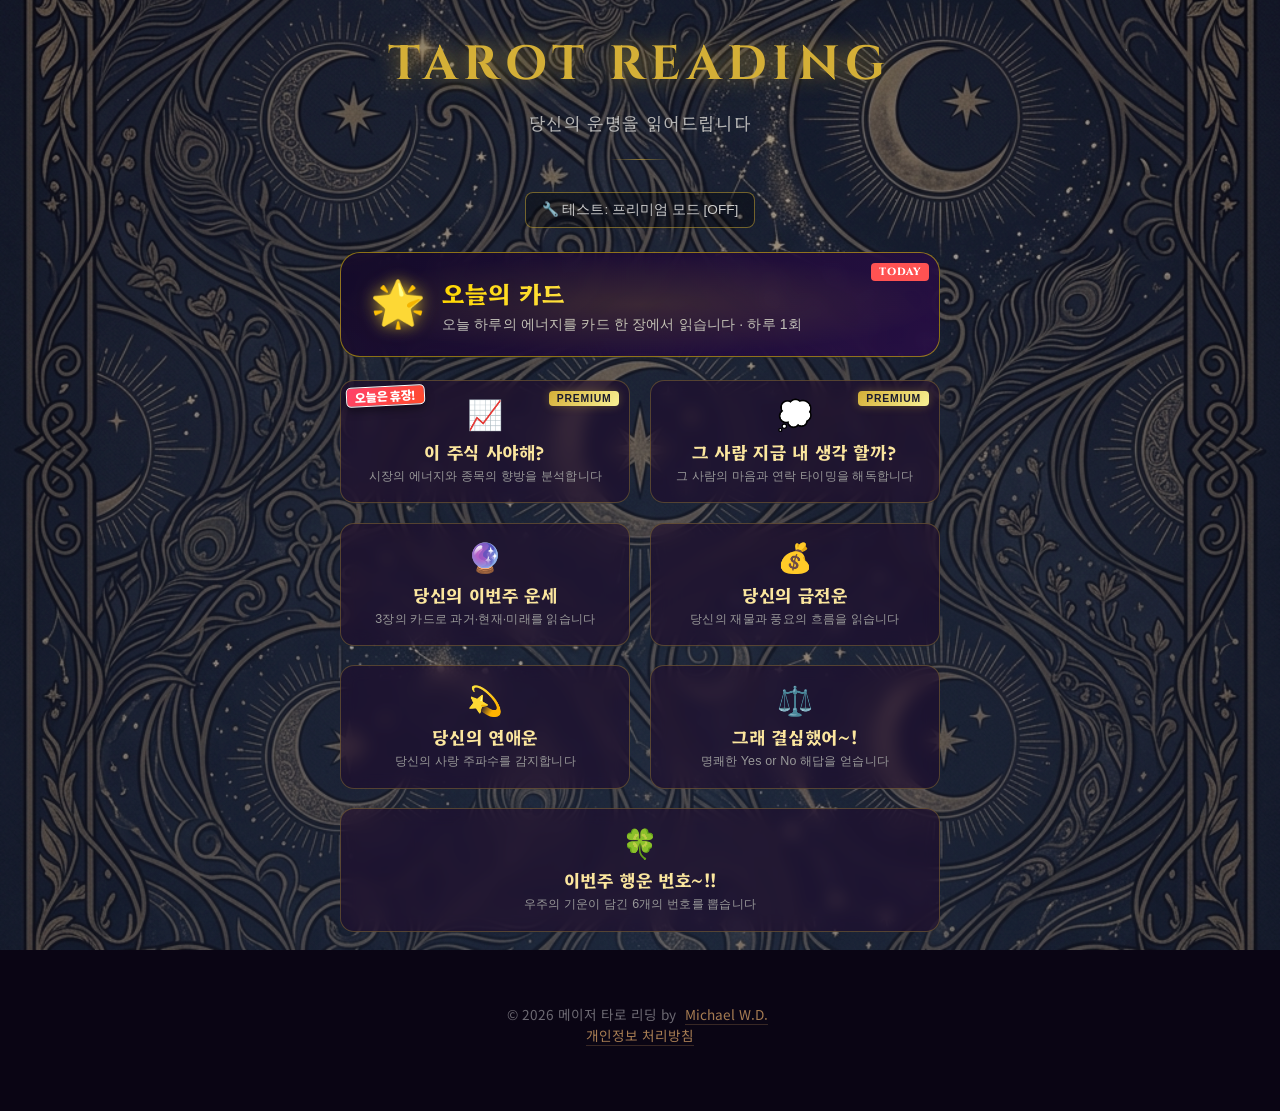
==== commit 25649386: "Update index.html" ====
--- a/index.html
+++ b/index.html
@@ -573,19 +573,39 @@
     <script src="js/data/tarot_stock.js" defer></script>
     <script src="js/main.js" defer></script>
 
-    <!-- PWA Service Worker Registration -->
+    <!-- PWA Service Worker Registration & Mobile Background Fix -->
     <script>
-        if ('serviceWorker' in navigator) {
-            window.addEventListener('load', () => {
+        // 모바일 배경 울렁임 원천 차단: 높이를 px 단위로 고정
+        function fixMobileBg() {
+            const stars = document.querySelector('.stars');
+            if (stars) {
+                // 현재 뷰포트 높이에 여유분(100px)을 더해 고정
+                const fixedHeight = window.innerHeight + 100;
+                stars.style.height = fixedHeight + 'px';
+                stars.style.top = '-50px'; // 상하 버퍼
+                console.log('[MobileBg] Fixed height applied:', fixedHeight);
+            }
+        }
+
+        window.addEventListener('load', () => {
+            fixMobileBg();
+            
+            // PWA SW
+            if ('serviceWorker' in navigator) {
                 navigator.serviceWorker.register('./sw.js')
                     .then(registration => {
-                        console.log('[ServiceWorker] registration successful with scope: ', registration.scope);
+                        console.log('[ServiceWorker] registration successful');
                     })
                     .catch(err => {
                         console.log('[ServiceWorker] registration failed: ', err);
                     });
-            });
-        }
+            }
+        });
+
+        // 화면 회전 시에만 높이 재계산
+        window.addEventListener('orientationchange', () => {
+            setTimeout(fixMobileBg, 500);
+        });
     </script>
     <!-- Footer for Privacy Policy -->
     <footer class="app-footer-info">
--- a/css/style.css
+++ b/css/style.css
@@ -72,11 +72,12 @@
     top: 0;
     left: 0;
     width: 100%;
-    height: 100%;
-    min-height: -webkit-fill-available; /* iOS/모바일 브라우저 주소창 대응 */
+    height: 100%; /* JS가 없을 때의 대비책 */
     z-index: -2;
-    transform: translate3d(0, 0, 0); /* GPU 가속 및 레이어 분리 강제 */
+    transform: translate3d(0, 0, 0); 
+    -webkit-transform: translate3d(0, 0, 0);
     backface-visibility: hidden;
+    -webkit-backface-visibility: hidden;
     perspective: 1000px;
     pointer-events: none;
 }
